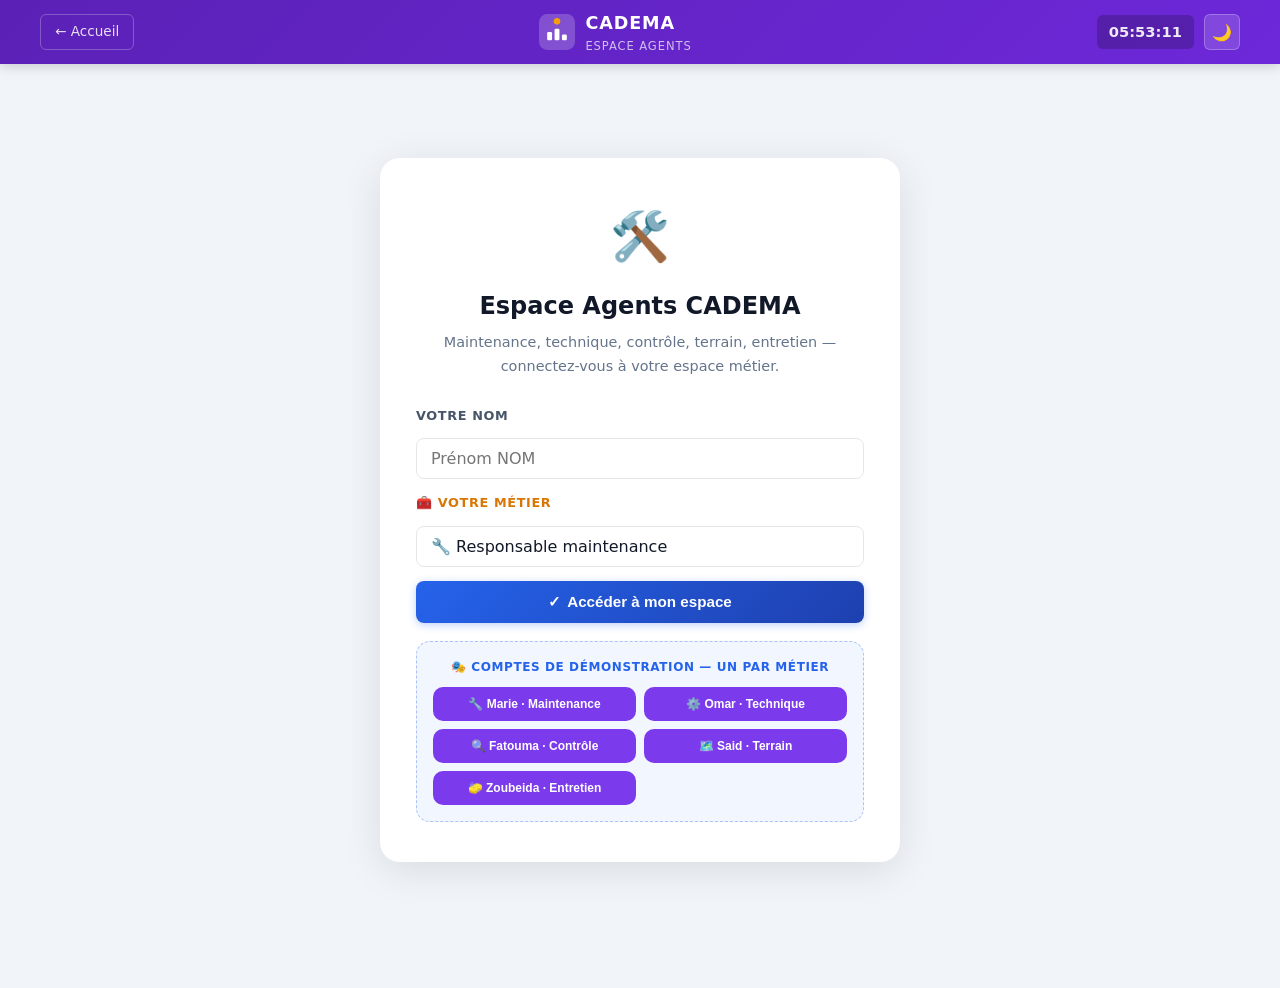
==== agent.html @ 6930c19e "Espace Agents dédié : tâches synchronisées et communication d'équipe Nouvelle page agent.html (thème" ====
<!DOCTYPE html>
<html lang="fr" data-theme="light">
<head>
  <meta charset="UTF-8">
  <meta name="viewport" content="width=device-width, initial-scale=1.0">
  <title>CADEMA — Espace Agents</title>
  <link rel="stylesheet" href="cadema.css">
  <link rel="stylesheet" href="portails.css">
</head>
<body class="portal-body-wrap">

<!-- HEADER AGENTS -->
<header class="portal-header agent-header">
  <div class="portal-header-inner">
    <a href="index.html" class="portal-back">← Accueil</a>
    <div class="portal-logo">
      <svg width="36" height="36" viewBox="0 0 44 44" fill="none">
        <rect width="44" height="44" rx="10" fill="rgba(255,255,255,0.2)"/>
        <rect x="10" y="22" width="6" height="10" rx="1.5" fill="#fff"/>
        <rect x="19" y="18" width="6" height="14" rx="1.5" fill="#fff"/>
        <rect x="28" y="25" width="6" height="7" rx="1.5" fill="#fff"/>
        <circle cx="22" cy="9" r="4" fill="#f59e0b"/>
      </svg>
      <div>
        <div class="portal-logo-name">CADEMA</div>
        <div class="portal-logo-sub">Espace Agents</div>
      </div>
    </div>
    <div style="display:flex;align-items:center;gap:10px">
      <div class="pro-shift-chip hidden" id="agent-shift-chip">
        <span class="pro-shift-line" id="agent-shift-role">—</span>
        <span class="pro-shift-name" id="agent-shift-name">—</span>
        <button class="pro-shift-end" onclick="logoutAgent()" title="Fin de poste">⏻</button>
      </div>
      <div class="portal-clock" id="agent-clock">--:--:--</div>
      <button class="dark-toggle" onclick="toggleDark()" id="ag-dark-btn" title="Mode sombre">🌙</button>
    </div>
  </div>
</header>

<main class="portal-main">

  <!-- IDENTIFICATION AGENT -->
  <section class="driver-id-section" id="agent-login-section">
    <div class="driver-id-card">
      <div class="driver-id-icon">🛠️</div>
      <h2>Espace Agents CADEMA</h2>
      <p>Maintenance, technique, contrôle, terrain, entretien — connectez-vous à votre espace métier.</p>
      <form class="driver-id-form" onsubmit="loginAgent(event)">
        <div class="form-group">
          <label>Votre nom</label>
          <input type="text" id="ag-nom" placeholder="Prénom NOM" required autocomplete="name">
        </div>
        <div class="form-group">
          <label class="label-highlight">🧰 Votre métier</label>
          <select id="ag-role" required>
            <option value="Responsable maintenance">🔧 Responsable maintenance</option>
            <option value="Agent technique">⚙️ Agent technique</option>
            <option value="Contrôleur réseau">🔍 Contrôleur réseau</option>
            <option value="Chauffeur / Agent terrain">🗺️ Agent terrain</option>
            <option value="Agente d'entretien">🧽 Agent d'entretien</option>
          </select>
        </div>
        <button type="submit" class="btn-portal btn-driver-primary"><span>✓</span> Accéder à mon espace</button>
      </form>

      <!-- Comptes démo : un par métier -->
      <div class="demo-box">
        <div class="demo-box-head">🎭 Comptes de démonstration — un par métier</div>
        <div class="agent-demo-grid">
          <button type="button" class="agent-demo-btn" onclick="loginAgentDemo('Marie Abdallah','Responsable maintenance')">🔧 Marie · Maintenance</button>
          <button type="button" class="agent-demo-btn" onclick="loginAgentDemo('Omar Soilihi','Agent technique')">⚙️ Omar · Technique</button>
          <button type="button" class="agent-demo-btn" onclick="loginAgentDemo('Fatouma Nassuf','Contrôleur réseau')">🔍 Fatouma · Contrôle</button>
          <button type="button" class="agent-demo-btn" onclick="loginAgentDemo('Said Hamidou','Chauffeur / Agent terrain')">🗺️ Said · Terrain</button>
          <button type="button" class="agent-demo-btn" onclick="loginAgentDemo('Zoubeida Ali','Agente d\'entretien')">🧽 Zoubeida · Entretien</button>
        </div>
      </div>
    </div>
  </section>

  <!-- DASHBOARD AGENT -->
  <div id="agent-dashboard" class="driver-dashboard hidden">

    <!-- Profil actif -->
    <div class="driver-profile-bar">
      <div class="driver-profile-info">
        <div class="driver-avatar" id="ag-avatar">AG</div>
        <div>
          <strong id="ag-nom-display">—</strong>
          <span id="ag-role-display">—</span>
        </div>
      </div>
      <div class="driver-shift">
        <span class="shift-badge">⬤ En poste</span>
        <button class="btn-portal btn-sm btn-outline" onclick="logoutAgent()">Fin de poste</button>
      </div>
    </div>

    <!-- Mes tâches (synchronisées avec le portail pro) -->
    <section class="report-form-section">
      <h3 class="section-label">📋 Mes tâches <span class="cand-badge" id="my-task-count" style="background:#7c3aed">0</span></h3>
      <div id="my-tasks-list" class="my-tasks-list"></div>
    </section>

    <!-- Missions types de mon métier -->
    <section class="quick-report-section">
      <h3 class="section-label" id="role-actions-title">⚡ Missions types</h3>
      <div class="task-sug-list" id="role-actions"></div>
      <p class="stop-alert-hint" style="text-align:left;margin-top:8px">Touchez une mission pour la signaler comme réalisée à l'équipe.</p>
    </section>

    <!-- Communication équipe -->
    <section class="messages-section">
      <h3 class="section-label">💬 Communication équipe & régulation</h3>
      <form class="driver-reply-form" onsubmit="sendAgentMessage(event)">
        <input type="text" id="am-text" placeholder="Transmettre une info à l'équipe / régulation…" required maxlength="300">
        <button type="submit" class="btn-portal btn-driver-primary">📤 Envoyer</button>
      </form>
      <div class="messages-list" id="agent-messages"></div>
    </section>

  </div>
</main>

<!-- Toast -->
<div class="toast-container" id="toast-container"></div>

<script>
'use strict';

// Horloge & thème
setInterval(() => {
  const el = document.getElementById('agent-clock');
  if (el) el.textContent = new Date().toLocaleTimeString('fr-FR');
}, 1000);
function toggleDark() {
  const html = document.documentElement;
  const dark = html.getAttribute('data-theme') === 'dark';
  html.setAttribute('data-theme', dark ? 'light' : 'dark');
  document.getElementById('ag-dark-btn').textContent = dark ? '🌙' : '☀️';
}

let agentInfo = null;

const ROLE_EMOJI = {
  'Responsable maintenance':'🔧', 'Agent technique':'⚙️', 'Contrôleur réseau':'🔍',
  'Chauffeur / Agent terrain':'🗺️', "Agente d'entretien":'🧽'
};

// Missions types par métier (miroir des suggestions du portail pro)
const ROLE_ACTIONS = {
  'Responsable maintenance': ['Vérification freins et pneumatiques','Révision moteur','Contrôle climatisation','Validation devis pièces','Audit sécurité atelier'],
  'Agent technique':         ['Réparation panne signalée','Remplacement feux défectueux','Diagnostic électronique','Test rampes PMR','Vidange et niveaux'],
  'Contrôleur réseau':       ['Contrôle des titres','Vérification ponctualité','Audit PMR des arrêts','Comptage heure de pointe','Rapport fraude'],
  'Chauffeur / Agent terrain': ['Reconnaissance déviation','État des arrêts du secteur','État chaussée après pluies','Affichage nouveaux horaires'],
  "Agente d'entretien":      ['Désinfection complète bus','Entretien abribus','Réapprovisionnement hygiène','Nettoyage sièges et barres']
};

// ── Connexion ──
function loginAgent(e) {
  if (e) e.preventDefault();
  agentInfo = {
    nom:  document.getElementById('ag-nom').value.trim(),
    role: document.getElementById('ag-role').value
  };
  document.getElementById('agent-login-section').classList.add('hidden');
  document.getElementById('agent-dashboard').classList.remove('hidden');
  document.getElementById('ag-avatar').textContent = agentInfo.nom.slice(0,2).toUpperCase();
  document.getElementById('ag-nom-display').textContent = agentInfo.nom;
  document.getElementById('ag-role-display').textContent = `${ROLE_EMOJI[agentInfo.role] || ''} ${agentInfo.role}`;
  const chip = document.getElementById('agent-shift-chip');
  chip.classList.remove('hidden');
  document.getElementById('agent-shift-role').textContent = ROLE_EMOJI[agentInfo.role] || '🛠️';
  document.getElementById('agent-shift-name').textContent = agentInfo.nom;
  renderMyTasks();
  renderRoleActions();
  renderAgentMessages();
  toast(`Bon poste, ${agentInfo.nom.split(' ')[0]} ! (${agentInfo.role})`, 'success');
}

function loginAgentDemo(nom, role) {
  document.getElementById('ag-nom').value = nom;
  document.getElementById('ag-role').value = role;
  loginAgent();
}

function logoutAgent() {
  if (!confirm('Confirmer la fin de poste ?')) return;
  agentInfo = null;
  document.getElementById('agent-dashboard').classList.add('hidden');
  document.getElementById('agent-shift-chip').classList.add('hidden');
  document.getElementById('agent-login-section').classList.remove('hidden');
  toast('Fin de poste enregistrée. Bonne journée !', 'info');
}

// ── Mes tâches (synchro portail pro via cadema_tasks) ──
function getTasks() {
  try { return JSON.parse(localStorage.getItem('cadema_tasks') || '[]'); }
  catch { return []; }
}
function saveTasks(t) { localStorage.setItem('cadema_tasks', JSON.stringify(t)); }

function renderMyTasks() {
  const el = document.getElementById('my-tasks-list');
  if (!el || !agentInfo) return;
  const mine = getTasks().filter(t => t.agent === agentInfo.nom);
  const active = mine.filter(t => t.status !== 'done');
  document.getElementById('my-task-count').textContent = active.length;

  if (!mine.length) {
    el.innerHTML = '<div class="no-reports">Aucune tâche assignée pour l\'instant.<br><small>Les tâches créées par la régulation sur le portail pro apparaissent ici.</small></div>';
    return;
  }
  const prioDot = { high:'🔴', medium:'🟡', low:'🟢' };
  const stBadge = {
    todo:      '<span class="sig-status-badge open">📥 À faire</span>',
    inprogress:'<span class="sig-status-badge" style="background:#fef3c7;color:#b45309">⚙️ En cours</span>',
    done:      '<span class="sig-status-badge resolved">✅ Terminé</span>'
  };
  el.innerHTML = mine.map(t => `
    <div class="report-card ${t.status === 'done' ? 'sig-resolved' : ''}">
      <div class="report-card-header">
        <strong>${prioDot[t.priorite] || ''} ${t.titre}</strong>
        ${stBadge[t.status] || ''}
        ${t.echeance ? `<span class="report-time">📅 ${new Date(t.echeance).toLocaleDateString('fr-FR')}</span>` : ''}
      </div>
      ${t.desc ? `<div class="report-desc">${t.desc}</div>` : ''}
      <div class="report-actions" style="margin-top:10px">
        ${t.status === 'todo' ? `<button class="btn-portal btn-sm btn-outline" onclick="setMyTaskStatus(${t.id},'inprogress')">▶ Commencer</button>` : ''}
        ${t.status !== 'done' ? `<button class="btn-portal btn-sm btn-outline" style="color:#059669;border-color:#059669" onclick="setMyTaskStatus(${t.id},'done')">✓ Terminer</button>` : ''}
      </div>
    </div>`).join('');
}

function setMyTaskStatus(id, status) {
  const all = getTasks();
  const t = all.find(x => x.id === id);
  if (!t) return;
  t.status = status;
  saveTasks(all);
  renderMyTasks();
  // Prévient l'équipe quand une tâche est terminée
  if (status === 'done') {
    pushMessage(`✅ Tâche terminée : « ${t.titre} »`, 'ok');
    toast('Tâche terminée — équipe informée.', 'success');
  } else {
    toast('Tâche démarrée.', 'info');
  }
}

// ── Missions types ──
function renderRoleActions() {
  document.getElementById('role-actions-title').textContent =
    `⚡ Missions types — ${agentInfo.role}`;
  const acts = ROLE_ACTIONS[agentInfo.role] || [];
  document.getElementById('role-actions').innerHTML = acts.map(a => `
    <button type="button" class="task-sug-chip" onclick="reportMission('${a.replace(/'/g,"\\'")}')">${a}</button>`).join('');
}
function reportMission(mission) {
  pushMessage(`🛠️ Mission réalisée : ${mission}`, 'ok');
  toast('Mission signalée à l\'équipe.', 'success');
}

// ── Communication équipe (stockage partagé cadema_messages) ──
function getMessages() {
  try { return JSON.parse(localStorage.getItem('cadema_messages') || '[]'); }
  catch { return []; }
}
function pushMessage(text, type) {
  const msgs = getMessages();
  msgs.unshift({
    id: 'MSG-' + Date.now(),
    from: 'agent',
    auteur: `${agentInfo.nom} · ${agentInfo.role}`,
    ligne: 'TEAM',
    type: type || 'info',
    text,
    time: new Date().toLocaleTimeString('fr-FR', { hour:'2-digit', minute:'2-digit' }),
    date: new Date().toLocaleDateString('fr-FR')
  });
  localStorage.setItem('cadema_messages', JSON.stringify(msgs));
  renderAgentMessages();
}

function sendAgentMessage(e) {
  e.preventDefault();
  pushMessage(document.getElementById('am-text').value.trim());
  e.target.reset();
  toast('Message transmis à l\'équipe et à la régulation.', 'success');
}

// Messages visibles par un agent : diffusion générale, équipe, et messages d'agents
function renderAgentMessages() {
  const el = document.getElementById('agent-messages');
  if (!el || !agentInfo) return;
  const visible = getMessages().filter(m =>
    m.ligne === 'ALL' || m.ligne === 'TEAM' || m.from === 'agent'
  );
  const cls = { info:'msg-info', warning:'msg-warning', ok:'msg-ok' };
  const ico = { info:'ℹ️', warning:'⚠️', ok:'✅' };
  const isMe = (m) => m.from === 'agent' && m.auteur.startsWith(agentInfo.nom);
  el.innerHTML = visible.map(m => `
    <div class="message-item ${isMe(m) ? 'msg-self' : (cls[m.type] || 'msg-info')}">
      <div class="msg-icon">${m.from === 'pro' ? '🎛️' : m.from === 'chauffeur' ? '🚌' : isMe(m) ? '🛠️' : '👥'}</div>
      <div>
        <div class="msg-text">${m.text}</div>
        <div class="msg-time">${m.date} à ${m.time} · ${isMe(m) ? 'Moi' : m.auteur}</div>
      </div>
    </div>`).join('') || '<div class="no-reports">Aucun message pour l\'instant.</div>';
}

// ── Temps réel entre onglets ──
window.addEventListener('storage', (e) => {
  if (!agentInfo) return;
  if (e.key === 'cadema_messages') {
    renderAgentMessages();
    const last = getMessages()[0];
    if (last && !last.auteur.startsWith(agentInfo.nom) && (last.ligne === 'ALL' || last.ligne === 'TEAM')) {
      toast(`💬 ${last.auteur} : ${last.text.slice(0, 90)}`, last.type === 'warning' ? 'warning' : 'info');
      if ('vibrate' in navigator) navigator.vibrate([200, 100, 200]);
    }
  }
  if (e.key === 'cadema_tasks') {
    renderMyTasks();
    toast('📋 Vos tâches ont été mises à jour par la régulation.', 'info');
  }
});

// ── Toast ──
function toast(msg, type='success') {
  const icons = { success:'✅', error:'❌', warning:'⚠️', info:'ℹ️' };
  const el = document.createElement('div');
  el.className = `toast ${type}`;
  el.innerHTML = `<span class="toast-icon">${icons[type]||'ℹ️'}</span><span>${msg}</span>`;
  document.getElementById('toast-container').appendChild(el);
  setTimeout(() => { el.classList.add('toast-out'); el.addEventListener('animationend', ()=>el.remove()); }, 3500);
}
</script>
</body>
</html>
---- cadema.css ----
/* ═══════════════════════════════════════════════════
   CADEMA — Design System Premium
   Palette : Océan Mayotte — Navy profond + Or chaud
═══════════════════════════════════════════════════ */

*, *::before, *::after { box-sizing: border-box; margin: 0; padding: 0; }

:root {
  /* ── Brand Navy / Bleu Océan ── */
  --navy:        #061a35;
  --blue:        #0d3b8a;
  --blue-mid:    #1a56c4;
  --blue-bright: #2d7ae8;
  --blue-light:  #dbeafe;
  --blue-xlight: #eff6ff;

  /* ── Accent Or (Mayotte sunset) ── */
  --gold:        #f59e0b;
  --gold-dark:   #b45309;
  --gold-light:  #fef3c7;

  /* ── Teal (lagon) ── */
  --teal:        #0891b2;
  --teal-dark:   #0e7490;
  --teal-light:  #e0f7fa;

  /* ── Semantic ── */
  --green:       #059669;
  --green-light: #d1fae5;
  --orange:      #ea580c;
  --orange-light:#ffedd5;
  --red:         #dc2626;
  --red-light:   #fee2e2;
  --purple:      #7c3aed;
  --purple-light:#ede9fe;

  /* ── Neutrals ── */
  --white:       #ffffff;
  --gray-50:     #f8fafc;
  --gray-100:    #f1f5f9;
  --gray-200:    #e2e8f0;
  --gray-300:    #cbd5e1;
  --gray-400:    #94a3b8;
  --gray-500:    #64748b;
  --gray-600:    #475569;
  --gray-700:    #334155;
  --gray-800:    #1e293b;
  --gray-900:    #0f172a;

  /* ── Elevation ── */
  --shadow-sm:   0 1px 3px rgba(6,26,53,.06), 0 1px 2px rgba(6,26,53,.04);
  --shadow-md:   0 4px 16px rgba(6,26,53,.12), 0 2px 6px rgba(6,26,53,.06);
  --shadow-lg:   0 12px 40px rgba(6,26,53,.16), 0 4px 10px rgba(6,26,53,.08);
  --shadow-xl:   0 24px 64px rgba(6,26,53,.22);
  --shadow-blue: 0 8px 32px rgba(13,59,138,.35);
  --shadow-gold: 0 8px 24px rgba(245,158,11,.3);

  /* ── Radii ── */
  --r-sm: 8px; --r-md: 12px; --r-lg: 16px; --r-xl: 24px;

  /* ── Timing ── */
  --ease: cubic-bezier(.4,0,.2,1);
  --ease-out: cubic-bezier(0,0,.2,1);
  --spring: cubic-bezier(.34,1.56,.64,1);

  /* ── Layout ── */
  --max-w: 1280px;
  --header-h: 72px;
}

/* ── Dark mode ── */
[data-theme="dark"] {
  --white:       #061326;
  --gray-50:     #0d1f3c;
  --gray-100:    #132545;
  --gray-200:    #1e3560;
  --gray-300:    #2d4a7a;
  --gray-400:    #4a6fa5;
  --gray-500:    #7a9cc5;
  --gray-600:    #a8c5e0;
  --gray-700:    #ccddf0;
  --gray-800:    #e8f2fb;
  --gray-900:    #f5f9ff;
  --blue-light:  #0d2a56;
  --blue-xlight: #09203f;
  --green-light: #0a2e1f;
  --orange-light:#2d1500;
  --red-light:   #2d0a0a;
  --teal-light:  #062030;
  --shadow-sm:   0 1px 3px rgba(0,0,0,.4);
  --shadow-md:   0 4px 16px rgba(0,0,0,.5);
  --shadow-lg:   0 12px 40px rgba(0,0,0,.6);
}

html { scroll-behavior: smooth; }

body {
  font-family: 'Inter', -apple-system, BlinkMacSystemFont, 'Segoe UI', sans-serif;
  font-size: 15px;
  color: var(--gray-900);
  background: var(--white);
  line-height: 1.6;
  transition: background .3s var(--ease), color .3s var(--ease);
}

a { text-decoration: none; color: inherit; cursor: pointer; }

/* ═══════════════════════════════════════════════════
   HEADER — Glassmorphism premium
═══════════════════════════════════════════════════ */
.header {
  position: fixed; top: 0; left: 0; right: 0; z-index: 500;
  height: var(--header-h);
  background: linear-gradient(135deg, var(--navy) 0%, var(--blue) 100%);
  border-bottom: 1px solid rgba(255,255,255,.08);
  transition: all .3s var(--ease);
}

.header.scrolled {
  background: rgba(6,26,53,.95);
  backdrop-filter: blur(20px);
  -webkit-backdrop-filter: blur(20px);
  box-shadow: 0 4px 30px rgba(6,26,53,.5);
}

.header-inner {
  max-width: var(--max-w);
  margin: 0 auto;
  padding: 0 32px;
  height: 100%;
  display: flex; align-items: center; gap: 32px;
}

/* Logo */
.logo { display: flex; align-items: center; gap: 12px; flex-shrink: 0; }
.logo-name { display: block; font-size: 22px; font-weight: 900; color: #fff; letter-spacing: -.2px; }
.logo-sub  { display: block; font-size: 9.5px; color: rgba(255,255,255,.5); text-transform: uppercase; letter-spacing: 1.8px; }

/* Nav */
.main-nav { display: flex; align-items: center; gap: 2px; flex: 1; }

.nav-link {
  display: flex; align-items: center; gap: 5px;
  padding: 8px 16px;
  border-radius: var(--r-sm);
  color: rgba(255,255,255,.8);
  font-size: 14px; font-weight: 600;
  transition: all .2s var(--ease);
  white-space: nowrap;
  position: relative;
}
.nav-link::after {
  content: ''; position: absolute; bottom: 3px; left: 16px; right: 16px;
  height: 2px; background: var(--gold); border-radius: 1px;
  transform: scaleX(0); transition: transform .2s var(--spring);
}
.nav-link:hover { background: rgba(255,255,255,.1); color: #fff; }
.nav-link.active { background: rgba(255,255,255,.14); color: #fff; }
.nav-link.active::after { transform: scaleX(1); }
.caret { font-size: 10px; opacity: .6; }

.nav-badge {
  background: var(--gold); color: #fff;
  font-size: 10px; font-weight: 900;
  padding: 2px 7px; border-radius: 99px;
  min-width: 20px; text-align: center;
  animation: pulse-badge 2s infinite;
  box-shadow: 0 0 10px rgba(245,158,11,.5);
}
@keyframes pulse-badge {
  0%,100% { transform: scale(1); }
  50%      { transform: scale(1.2); }
}

.nav-dropdown { position: relative; }
.dropdown-menu {
  display: none; position: absolute; top: calc(100% + 12px); left: 0;
  background: var(--white); border: 1px solid var(--gray-200);
  border-radius: var(--r-lg); box-shadow: var(--shadow-xl);
  min-width: 230px; overflow: hidden; z-index: 600;
  animation: fadeDown .18s var(--ease-out);
}
@keyframes fadeDown {
  from { opacity: 0; transform: translateY(-10px); }
  to   { opacity: 1; transform: translateY(0); }
}
.nav-dropdown:hover .dropdown-menu { display: block; }
.dropdown-menu a {
  display: flex; align-items: center; gap: 10px;
  padding: 13px 20px; font-size: 14px; color: var(--gray-700);
  transition: all .12s;
  border-bottom: 1px solid var(--gray-100);
}
.dropdown-menu a:last-child { border-bottom: none; }
.dropdown-menu a:hover { background: var(--blue-xlight); color: var(--blue); }

.header-actions { display: flex; align-items: center; gap: 10px; margin-left: auto; }

.live-clock {
  font-size: 13px; font-weight: 700; color: rgba(255,255,255,.7);
  font-variant-numeric: tabular-nums; letter-spacing: .8px;
  background: rgba(255,255,255,.08); padding: 5px 10px; border-radius: 6px;
}

.dark-toggle {
  width: 36px; height: 36px; border-radius: 50%;
  background: rgba(255,255,255,.1); border: 1px solid rgba(255,255,255,.18);
  color: #fff; cursor: pointer; font-size: 16px;
  display: flex; align-items: center; justify-content: center;
  transition: all .15s;
}
.dark-toggle:hover { background: rgba(255,255,255,.2); transform: rotate(20deg); }

.agent-chip {
  display: flex; align-items: center; gap: 8px;
  background: rgba(255,255,255,.1); border: 1px solid rgba(255,255,255,.18);
  border-radius: 99px; padding: 5px 14px 5px 5px;
  color: #fff; font-size: 13px; font-weight: 600; cursor: pointer;
  transition: all .15s;
}
.agent-chip:hover { background: rgba(255,255,255,.2); }

.agent-avatar-sm {
  width: 28px; height: 28px; border-radius: 50%;
  background: linear-gradient(135deg, var(--gold) 0%, var(--gold-dark) 100%);
  display: flex; align-items: center; justify-content: center;
  font-size: 10px; font-weight: 900; color: #fff;
}

.burger {
  display: flex; flex-direction: column; gap: 5px;
  background: none; border: none; cursor: pointer; padding: 8px 6px;
  border-radius: 8px; transition: background .2s;
}
.burger:hover { background: rgba(255,255,255,.1); }
.burger span {
  display: block; width: 22px; height: 2px;
  background: rgba(255,255,255,.9); border-radius: 2px;
  transition: transform .25s, opacity .25s;
}
.burger.open span:nth-child(1) { transform: translateY(7px) rotate(45deg); }
.burger.open span:nth-child(2) { opacity: 0; }
.burger.open span:nth-child(3) { transform: translateY(-7px) rotate(-45deg); }

/* ═══════════════════════════════════════════════════
   SIDE DRAWER
═══════════════════════════════════════════════════ */
.drawer-overlay {
  display: none; position: fixed; inset: 0;
  background: rgba(6,26,53,.55); backdrop-filter: blur(3px);
  z-index: 600; opacity: 0; transition: opacity .3s;
}
.drawer-overlay.open { display: block; opacity: 1; }

.side-drawer {
  position: fixed; top: 0; right: -340px; bottom: 0;
  width: 320px; max-width: 90vw;
  background: var(--navy);
  border-left: 1px solid rgba(255,255,255,.08);
  z-index: 700; display: flex; flex-direction: column;
  transition: right .32s cubic-bezier(.4,0,.2,1);
  overflow: hidden;
}
.side-drawer.open { right: 0; }

/* En-tête */
.drawer-header {
  display: flex; align-items: center; justify-content: space-between;
  padding: 18px 20px 14px;
  border-bottom: 1px solid rgba(255,255,255,.08);
  flex-shrink: 0;
}
.drawer-logo { display: flex; align-items: center; gap: 10px; }
.drawer-logo-name { font-size: 16px; font-weight: 800; color: #fff; letter-spacing: .5px; }
.drawer-logo-sub { font-size: 10px; color: rgba(255,255,255,.5); font-weight: 500; letter-spacing: .3px; }
.drawer-close {
  background: rgba(255,255,255,.08); border: none; color: rgba(255,255,255,.7);
  width: 32px; height: 32px; border-radius: 8px; cursor: pointer;
  font-size: 14px; display: flex; align-items: center; justify-content: center;
  transition: background .2s, color .2s;
}
.drawer-close:hover { background: rgba(255,255,255,.18); color: #fff; }

/* Barre statut */
.drawer-status-bar {
  display: flex; align-items: center; gap: 8px;
  padding: 10px 20px; background: rgba(255,255,255,.04);
  border-bottom: 1px solid rgba(255,255,255,.06); flex-shrink: 0;
  font-size: 12px; color: rgba(255,255,255,.7);
}
.drawer-status-dot {
  width: 8px; height: 8px; border-radius: 50%;
  background: #22c55e; flex-shrink: 0;
  box-shadow: 0 0 0 3px rgba(34,197,94,.25);
  animation: pulse-green 2s infinite;
}
@keyframes pulse-green {
  0%,100% { box-shadow: 0 0 0 3px rgba(34,197,94,.25); }
  50%      { box-shadow: 0 0 0 6px rgba(34,197,94,.08); }
}
.drawer-status-badge {
  margin-left: auto; background: rgba(245,158,11,.2);
  color: var(--gold); font-size: 11px; font-weight: 700;
  padding: 2px 8px; border-radius: 20px;
}

/* Navigation */
.drawer-nav { padding: 8px 12px; flex-shrink: 0; }
.drawer-section-label {
  font-size: 10px; font-weight: 700; letter-spacing: 1.2px;
  color: rgba(255,255,255,.35); text-transform: uppercase;
  padding: 6px 8px 4px;
}
.drawer-item {
  display: flex; align-items: center; gap: 12px;
  padding: 11px 12px; border-radius: 10px;
  cursor: pointer; text-decoration: none;
  transition: background .18s; position: relative;
  margin-bottom: 2px;
}
.drawer-item:hover { background: rgba(255,255,255,.08); }
.drawer-item.active { background: rgba(245,158,11,.12); }
.drawer-item.active .drawer-item-label { color: var(--gold); }
.drawer-item-icon { font-size: 18px; width: 24px; text-align: center; flex-shrink: 0; }
.drawer-item-label { font-size: 14px; font-weight: 600; color: rgba(255,255,255,.88); flex: 1; }
.drawer-item-sub { font-size: 11px; color: rgba(255,255,255,.38); font-weight: 400; }
.drawer-item-badge {
  background: #ef4444; color: #fff;
  font-size: 11px; font-weight: 800;
  min-width: 20px; height: 20px;
  border-radius: 10px; display: flex; align-items: center; justify-content: center;
  padding: 0 5px;
}
.drawer-item-action .drawer-item-label { color: rgba(255,255,255,.65); }
.drawer-item-action:hover .drawer-item-label { color: #fff; }

.drawer-divider {
  height: 1px; background: rgba(255,255,255,.07);
  margin: 4px 20px;
}

/* Pied */
.drawer-footer {
  padding: 12px 16px 20px;
  border-top: 1px solid rgba(255,255,255,.08);
  flex-shrink: 0;
}
.drawer-footer-row {
  display: flex; align-items: center; justify-content: space-between;
  margin-bottom: 10px;
}
.drawer-footer-clock {
  font-size: 13px; font-weight: 700; color: rgba(255,255,255,.6);
  font-variant-numeric: tabular-nums; letter-spacing: .5px;
}
.drawer-dark-btn {
  background: rgba(255,255,255,.07); border: 1px solid rgba(255,255,255,.12);
  color: rgba(255,255,255,.7); font-size: 12px; font-weight: 600;
  padding: 6px 12px; border-radius: 8px; cursor: pointer;
  transition: background .2s; display: flex; align-items: center; gap: 6px;
}
.drawer-dark-btn:hover { background: rgba(255,255,255,.14); color: #fff; }
.drawer-user-card {
  display: flex; align-items: center; gap: 12px;
  padding: 12px; border-radius: 12px;
  background: rgba(255,255,255,.06); cursor: pointer;
  transition: background .2s; margin-bottom: 8px;
}
.drawer-user-card:hover { background: rgba(255,255,255,.12); }
.drawer-user-avatar {
  width: 40px; height: 40px; border-radius: 12px;
  background: linear-gradient(135deg, var(--gold), #e67e00);
  display: flex; align-items: center; justify-content: center;
  font-size: 14px; font-weight: 800; color: #fff; flex-shrink: 0;
}
.drawer-user-name { font-size: 13px; font-weight: 700; color: #fff; }
.drawer-user-role { font-size: 11px; color: rgba(255,255,255,.45); margin-top: 1px; }
.drawer-user-arrow { color: rgba(255,255,255,.3); font-size: 20px; margin-left: auto; }
.drawer-version { font-size: 10px; color: rgba(255,255,255,.22); text-align: center; }
.burger.open span:nth-child(1) { transform: translateY(7px) rotate(45deg); }
.burger.open span:nth-child(2) { opacity: 0; }
.burger.open span:nth-child(3) { transform: translateY(-7px) rotate(-45deg); }

/* ═══════════════════════════════════════════════════
   PAGES
═══════════════════════════════════════════════════ */
.page-wrapper { padding-top: var(--header-h); }
.page { display: none; animation: pageIn .35s var(--ease-out); }
.page.active { display: block; }
@keyframes pageIn {
  from { opacity: 0; transform: translateY(14px); }
  to   { opacity: 1; transform: translateY(0); }
}

/* ═══════════════════════════════════════════════════
   HERO — Image bus en vedette
═══════════════════════════════════════════════════ */
.hero {
  position: relative;
  min-height: 620px;
  display: flex; align-items: center;
  overflow: hidden;
  background: var(--navy);
}

/* ── L'image du bus — visible et mise en avant ── */
.hero::before {
  content: '';
  position: absolute; inset: 0;
  background: url('navette-cadema.jpg') center 50% / cover no-repeat;
  opacity: 1;
  filter: saturate(1.15) brightness(.55) contrast(1.05);
  transform: scale(1.02);
  z-index: 0;
  transition: transform 10s ease;
}
.hero:hover::before { transform: scale(1.055); }

/* ── Masque : côté gauche opaque pour le texte, droit laisse voir le bus ── */
.hero-gradient {
  position: absolute; inset: 0;
  background:
    linear-gradient(
      105deg,
      rgba(6,26,53,.98)  0%,
      rgba(6,26,53,.93) 30%,
      rgba(6,26,53,.70) 50%,
      rgba(6,26,53,.25) 68%,
      rgba(6,26,53,.05) 85%,
      transparent       100%
    );
  z-index: 1;
}

/* ── Bandeau doré en bas — ancrage ── */
.hero::after {
  content: '';
  position: absolute; bottom: 0; left: 0; right: 0;
  height: 4px;
  background: linear-gradient(90deg, var(--gold) 0%, #fbbf24 50%, var(--teal) 100%);
  z-index: 3;
}

.hero-dots {
  position: absolute; inset: 0; z-index: 2;
  background-image: radial-gradient(circle, rgba(255,255,255,.04) 1px, transparent 1px);
  background-size: 36px 36px;
}

.hero-content {
  position: relative; z-index: 3;
  max-width: var(--max-w);
  margin: 0 auto;
  padding: 80px 32px;
  width: 100%;
  display: grid; grid-template-columns: 1fr 400px; gap: 56px; align-items: center;
}

.hero-eyebrow {
  display: inline-flex; align-items: center; gap: 8px;
  background: rgba(245,158,11,.15); border: 1px solid rgba(245,158,11,.35);
  border-radius: 99px; padding: 5px 16px;
  font-size: 11px; font-weight: 800; text-transform: uppercase; letter-spacing: 1.8px;
  color: var(--gold); margin-bottom: 22px;
}

.hero-title {
  font-size: clamp(30px, 4.5vw, 56px);
  font-weight: 900; line-height: 1.08;
  color: #fff; margin-bottom: 18px;
  letter-spacing: -.8px;
}
.hero-title span {
  color: var(--gold);
  text-shadow: 0 0 40px rgba(245,158,11,.4);
}

.hero-sub {
  font-size: 17px; color: rgba(255,255,255,.72);
  max-width: 500px; margin-bottom: 36px; line-height: 1.7;
}

/* Hero search */
.search-box {
  display: flex; align-items: center;
  background: rgba(255,255,255,.97);
  border-radius: var(--r-lg); overflow: visible;
  max-width: 520px;
  box-shadow: 0 8px 40px rgba(6,26,53,.5), 0 0 0 1px rgba(255,255,255,.2);
  position: relative;
}

.search-icon { width: 20px; height: 20px; margin: 0 16px; color: var(--gray-400); flex-shrink: 0; }

.search-box input {
  flex: 1; border: none; outline: none;
  font-size: 15px; padding: 16px 0;
  color: var(--gray-900); background: transparent; font-family: inherit;
}
.search-box input::placeholder { color: var(--gray-400); }

.search-box button {
  background: linear-gradient(135deg, var(--blue-mid) 0%, var(--blue) 100%);
  color: #fff; border: none; padding: 0 24px; height: 54px;
  font-size: 14px; font-weight: 800; cursor: pointer;
  border-radius: 0 var(--r-lg) var(--r-lg) 0;
  transition: all .15s;
  flex-shrink: 0; letter-spacing: .3px;
}
.search-box button:hover { filter: brightness(1.15); box-shadow: var(--shadow-blue); }

.search-suggestions {
  position: absolute; top: calc(100% + 8px); left: 0; right: 0;
  background: var(--white); border: 1px solid var(--gray-200);
  border-radius: var(--r-lg); box-shadow: var(--shadow-xl);
  overflow: hidden; z-index: 100; display: none;
}
.search-suggestions.open { display: block; animation: fadeDown .15s var(--ease-out); }
.suggestion-item {
  display: flex; align-items: center; gap: 12px;
  padding: 13px 18px; font-size: 14px; color: var(--gray-700);
  cursor: pointer; transition: background .1s;
}
.suggestion-item:hover { background: var(--blue-xlight); color: var(--blue); }
.suggestion-badge {
  font-size: 11px; font-weight: 800; padding: 2px 9px;
  border-radius: 99px; background: var(--blue-light); color: var(--blue);
}

/* ══════════════════════════════════════════════════
   PLANIFICATEUR D'ITINÉRAIRE
══════════════════════════════════════════════════ */
.itinerary-box {
  background: rgba(255,255,255,.97);
  border-radius: var(--r-xl);
  padding: 18px;
  max-width: 500px;
  box-shadow: 0 12px 48px rgba(6,26,53,.55), 0 0 0 1px rgba(255,255,255,.25);
  display: flex; flex-direction: column; gap: 6px;
}

/* Champ avec dropdown */
.itin-field-wrap { position: relative; }

.itin-field {
  display: flex; align-items: center; gap: 10px;
  background: var(--gray-50); border: 1.5px solid var(--gray-200);
  border-radius: var(--r-md); padding: 12px 14px;
  transition: border-color .15s, box-shadow .15s, background .15s;
}
.itin-field:focus-within {
  border-color: var(--blue-mid);
  box-shadow: 0 0 0 3px rgba(26,86,196,.14);
  background: #fff;
}
.itin-field input {
  flex: 1; border: none; outline: none; background: transparent;
  font-size: 14px; font-weight: 500; color: var(--gray-900);
  font-family: 'Inter', sans-serif;
}
.itin-field input::placeholder { color: var(--gray-400); font-weight: 400; }

.itin-dot { width: 11px; height: 11px; border-radius: 50%; flex-shrink: 0; }
.itin-dot-from { background: var(--blue-mid); box-shadow: 0 0 0 3px rgba(26,86,196,.22); }
.itin-dot-to   { background: var(--gold);     box-shadow: 0 0 0 3px rgba(245,158,11,.28); }

.itin-clear {
  background: none; border: none; cursor: pointer;
  color: var(--gray-300); font-size: 14px; padding: 0 2px;
  border-radius: 50%; width: 20px; height: 20px;
  display: flex; align-items: center; justify-content: center;
  transition: color .15s, background .15s;
}
.itin-clear:hover { color: var(--gray-600); background: var(--gray-100); }

/* Dropdown suggestions */
.itin-suggestions {
  display: none; position: absolute; top: calc(100% + 4px); left: 0; right: 0; z-index: 200;
  background: #fff; border: 1px solid var(--gray-200);
  border-radius: var(--r-md); box-shadow: var(--shadow-xl);
  overflow: hidden; max-height: 240px; overflow-y: auto;
}
.itin-suggestions.open { display: block; animation: fadeDown .14s var(--ease-out); }

.itin-suggestion-item {
  display: flex; align-items: center; gap: 10px;
  padding: 11px 14px; cursor: pointer;
  border-bottom: 1px solid var(--gray-100);
  transition: background .1s;
  font-size: 13px; color: var(--gray-800);
}
.itin-suggestion-item:last-child { border-bottom: none; }
.itin-suggestion-item:hover,
.itin-suggestion-item.focused { background: var(--blue-xlight); color: var(--blue); }

.itin-suggestion-item .sug-icon {
  width: 28px; height: 28px; border-radius: 8px;
  background: var(--blue-light); color: var(--blue-mid);
  display: flex; align-items: center; justify-content: center;
  flex-shrink: 0; font-size: 14px;
}
.itin-suggestion-item .sug-name { font-weight: 600; }
.itin-suggestion-item .sug-line {
  margin-left: auto; font-size: 10px; font-weight: 800;
  background: var(--blue-light); color: var(--blue-mid);
  padding: 2px 7px; border-radius: 99px; white-space: nowrap;
}

/* Ligne de connexion entre les 2 champs + bouton swap */
.itin-swap-row {
  display: flex; align-items: center; gap: 8px; padding: 0 14px;
}
.itin-connector-line {
  flex: 1; height: 1px;
  background: repeating-linear-gradient(90deg, var(--gray-300) 0, var(--gray-300) 4px, transparent 4px, transparent 8px);
}
.itin-swap {
  width: 32px; height: 32px; border-radius: 50%; flex-shrink: 0;
  background: var(--gray-100); border: 1.5px solid var(--gray-200);
  cursor: pointer; display: flex; align-items: center; justify-content: center;
  color: var(--gray-500); transition: all .25s var(--spring);
}
.itin-swap:hover {
  background: var(--blue-light); border-color: var(--blue-mid);
  color: var(--blue-mid); transform: rotate(180deg);
}

.itin-btn {
  width: 100%; margin-top: 6px;
  background: linear-gradient(135deg, var(--blue-mid) 0%, var(--blue) 100%);
  color: #fff; border: none; border-radius: var(--r-md);
  padding: 14px 20px; font-size: 15px; font-weight: 700;
  cursor: pointer; font-family: 'Inter', sans-serif;
  display: flex; align-items: center; justify-content: center; gap: 9px;
  letter-spacing: .2px; transition: all .2s var(--ease);
  box-shadow: 0 4px 18px rgba(13,59,138,.4);
}
.itin-btn:hover { filter: brightness(1.1); box-shadow: var(--shadow-blue); transform: translateY(-1px); }
.itin-btn:active { transform: scale(.98); }

/* ══════════════════════════════════════════════════
   SECTION RÉSULTATS ITINÉRAIRE
══════════════════════════════════════════════════ */
.itin-result-section {
  display: none;
  background: var(--gray-50);
  border-bottom: 1px solid var(--gray-200);
  animation: pageIn .35s var(--ease-out);
}
.itin-result-section.visible { display: block; }

.itin-result-inner {
  max-width: var(--max-w); margin: 0 auto;
  padding: 0 32px;
  display: grid; grid-template-columns: 400px 1fr;
  min-height: 560px;
}

/* ── Panneau gauche ── */
.itin-result-left {
  border-right: 1px solid var(--gray-200);
  padding: 28px 28px 28px 0;
  display: flex; flex-direction: column; gap: 20px;
  overflow-y: auto; max-height: 560px;
}

.itin-result-header { display: flex; flex-direction: column; gap: 12px; }

.itin-back-btn {
  display: inline-flex; align-items: center; gap: 6px;
  background: none; border: none; cursor: pointer;
  font-size: 13px; font-weight: 600; color: var(--gray-500);
  font-family: 'Inter', sans-serif; padding: 0;
  transition: color .15s;
}
.itin-back-btn:hover { color: var(--blue-mid); }

.itin-route-title {
  display: flex; align-items: center; gap: 8px;
  flex-wrap: wrap;
}
.itin-route-from, .itin-route-to {
  font-size: 16px; font-weight: 800; color: var(--gray-900);
}
.itin-route-title svg { color: var(--gray-400); flex-shrink: 0; }

/* ── Plan du réseau interactif ── */
.plan-hint { font-size: 12.5px; color: var(--gray-400); font-weight: 500; }
.plan-filters {
  display: flex; flex-wrap: wrap; gap: 9px; margin-bottom: 16px;
}
.plan-chip {
  display: inline-flex; align-items: center; gap: 7px;
  padding: 8px 15px; border-radius: 100px; cursor: pointer;
  background: var(--surface, #fff); border: 1.5px solid var(--gray-200);
  font-size: 13px; font-weight: 700; color: var(--gray-400);
  transition: all .18s var(--ease); user-select: none;
  -webkit-tap-highlight-color: transparent;
}
.plan-chip input { display: none; }
.plan-chip-dot {
  width: 11px; height: 11px; border-radius: 50%;
  background: var(--gray-300); transition: background .18s;
}
.plan-chip.active {
  border-color: var(--line-color);
  color: var(--gray-900);
  background: color-mix(in srgb, var(--line-color) 8%, #fff);
}
.plan-chip.active .plan-chip-dot { background: var(--line-color); }
.plan-map-wrap {
  border-radius: var(--r-lg); overflow: hidden;
  border: 1px solid var(--gray-200); box-shadow: var(--shadow-md);
}
#plan-map { height: 560px; width: 100%; }

/* ── Onboarding première visite ── */
.onboard-overlay {
  position: fixed; inset: 0; z-index: 900;
  background: rgba(6,26,53,.72); backdrop-filter: blur(6px);
  display: flex; align-items: center; justify-content: center;
  padding: 24px; animation: fadeIn .3s ease;
}
.onboard-overlay.closing { opacity: 0; transition: opacity .25s; }
.onboard-card {
  background: #fff; border-radius: 24px; padding: 34px 28px 26px;
  max-width: 360px; width: 100%; text-align: center;
  box-shadow: 0 32px 80px rgba(0,0,0,.4);
  animation: onboardPop .35s var(--ease);
}
@keyframes onboardPop {
  from { transform: scale(.9) translateY(16px); opacity: 0; }
  to   { transform: none; opacity: 1; }
}
@keyframes fadeIn { from { opacity: 0; } to { opacity: 1; } }
.onboard-icon { font-size: 52px; margin-bottom: 14px; }
.onboard-card h3 { font-size: 20px; font-weight: 800; color: var(--gray-900); margin-bottom: 10px; }
.onboard-card p  { font-size: 14px; color: var(--gray-600); line-height: 1.65; min-height: 70px; }
.onboard-dots { display: flex; justify-content: center; gap: 7px; margin: 16px 0 20px; }
.onboard-dot {
  width: 8px; height: 8px; border-radius: 50%;
  background: var(--gray-200); transition: all .25s;
}
.onboard-dot.active { background: var(--gold); width: 22px; border-radius: 100px; }
.onboard-btns { display: flex; gap: 10px; }
.onboard-skip {
  flex: 1; padding: 13px; border-radius: 12px; border: 1.5px solid var(--gray-200);
  background: #fff; color: var(--gray-600); font-size: 14px; font-weight: 600; cursor: pointer;
}
.onboard-next {
  flex: 2; padding: 13px; border-radius: 12px; border: none; cursor: pointer;
  background: linear-gradient(135deg, var(--gold), #e67e00); color: #061a35;
  font-size: 14px; font-weight: 800;
  transition: transform .15s;
}
.onboard-next:active { transform: scale(.97); }

@media (max-width: 768px) {
  #plan-map { height: 62vh; }
  .plan-chip { padding: 7px 12px; font-size: 12px; }
}

/* ── Suggestions d'adresses (geocoding) ── */
.sug-separator {
  padding: 8px 14px 5px;
  font-size: 10.5px; font-weight: 800;
  text-transform: uppercase; letter-spacing: .06em;
  color: var(--gray-400);
  border-top: 1px solid var(--gray-100);
}
.sug-addr-tag {
  background: rgba(5,150,105,.1) !important;
  color: #059669 !important;
}
.sug-address .sug-name { font-size: 12.5px; }

/* ── Favoris & partage d'itinéraire ── */
.itin-favs {
  display: flex; flex-wrap: wrap; gap: 8px; margin-top: 12px;
}
.itin-favs:empty { display: none; }
.fav-chip {
  display: inline-flex; align-items: center; gap: 5px;
  padding: 7px 13px; border-radius: 100px;
  background: rgba(255,255,255,.12); color: #fff;
  border: 1px solid rgba(255,255,255,.22);
  font-size: 12px; font-weight: 600; cursor: pointer;
  transition: background .15s, transform .15s;
  -webkit-tap-highlight-color: transparent;
  max-width: 100%; overflow: hidden; text-overflow: ellipsis; white-space: nowrap;
}
.fav-chip:hover { background: rgba(255,255,255,.22); transform: translateY(-1px); }

.itin-header-actions {
  display: flex; gap: 8px; margin-left: auto;
}
.itin-icon-btn {
  display: flex; align-items: center; justify-content: center;
  width: 38px; height: 38px; border-radius: 10px;
  border: 1.5px solid var(--gray-200); background: #fff;
  color: var(--gray-600); font-size: 17px; cursor: pointer;
  transition: all .18s var(--ease);
  -webkit-tap-highlight-color: transparent;
}
.itin-icon-btn:hover { border-color: var(--blue-mid); color: var(--blue-mid); }
.itin-icon-btn.active { border-color: var(--gold); color: var(--gold); background: rgba(245,158,11,.08); }

/* ── Prochain passage (temps réel simulé) ── */
.next-pass-live {
  margin-top: 8px; padding-top: 8px;
  border-top: 1px dashed rgba(0,0,0,.08);
  font-size: 13px; color: var(--gray-700);
  display: flex; align-items: center; gap: 7px;
}
.next-pass-live:empty { display: none; }
.next-pass-live strong { color: #059669; font-weight: 800; }
.next-pass-dot {
  width: 8px; height: 8px; border-radius: 50%;
  background: #10b981; flex-shrink: 0;
  animation: pulse-dot 1.6s ease-in-out infinite;
}

/* ── Alerte de descente ── */
.stop-alert-btn {
  display: flex; align-items: center; justify-content: center; gap: 9px;
  width: 100%; padding: 13px 16px; margin: 14px 0 4px;
  border-radius: var(--r-lg); border: 2px solid var(--gray-200);
  background: #fff; color: var(--gray-700);
  font-size: 13.5px; font-weight: 700;
  cursor: pointer; transition: all .2s var(--ease);
  -webkit-tap-highlight-color: transparent;
}
.stop-alert-btn:hover { border-color: var(--blue-mid); color: var(--blue-mid); }
.stop-alert-btn.active {
  border-color: transparent;
  background: linear-gradient(135deg, #059669 0%, #34d399 100%);
  color: #fff;
  box-shadow: 0 4px 16px rgba(5,150,105,.35);
  animation: stopAlertPulse 1.8s ease-in-out infinite;
}
.stop-alert-btn.active svg { animation: bellShake 2.4s ease-in-out infinite; }
@keyframes stopAlertPulse {
  0%, 100% { box-shadow: 0 4px 16px rgba(5,150,105,.35); }
  50%      { box-shadow: 0 4px 24px rgba(5,150,105,.55); }
}
@keyframes bellShake {
  0%, 88%, 100% { transform: rotate(0deg); }
  90% { transform: rotate(-12deg); }
  92% { transform: rotate(10deg); }
  94% { transform: rotate(-8deg); }
  96% { transform: rotate(4deg); }
}
.stop-alert-hint {
  font-size: 11.5px; color: var(--gray-400);
  text-align: center; margin: 0 0 16px; line-height: 1.5;
}

/* ── Modes de transport ── */
.itin-modes {
  display: grid; grid-template-columns: repeat(3,1fr); gap: 10px;
}

.mode-card {
  border: 2px solid var(--gray-200);
  border-radius: var(--r-lg); padding: 14px 10px;
  text-align: center; cursor: pointer;
  transition: all .2s var(--ease); background: #fff;
}
.mode-card:hover { border-color: var(--blue-mid); }
.mode-card.active { border-color: transparent; box-shadow: var(--shadow-md); }

.mode-bus.active  { background: linear-gradient(135deg, var(--blue) 0%, var(--blue-mid) 100%); color: #fff; }
.mode-bike.active { background: linear-gradient(135deg, var(--teal-dark) 0%, var(--teal) 100%); color: #fff; }
.mode-walk.active { background: linear-gradient(135deg, #059669 0%, #34d399 100%); color: #fff; }

.mode-icon { font-size: 22px; margin-bottom: 6px; }
.mode-time {
  font-size: 20px; font-weight: 900; line-height: 1;
  letter-spacing: -.5px; margin-bottom: 4px;
}
.mode-label { font-size: 11px; font-weight: 600; text-transform: uppercase; letter-spacing: 1px; opacity: .75; }

/* ── Détail du trajet ── */
.itin-trip-detail { display: flex; flex-direction: column; gap: 0; }

.trip-step {
  display: flex; gap: 14px;
  position: relative;
}
.trip-step-left {
  display: flex; flex-direction: column; align-items: center;
  width: 32px; flex-shrink: 0; padding-top: 4px;
}
.trip-step-dot {
  width: 12px; height: 12px; border-radius: 50%;
  background: var(--blue-mid); border: 2px solid #fff;
  box-shadow: 0 0 0 2px var(--blue-mid); flex-shrink: 0; z-index: 1;
}
.trip-step-dot.stop { background: var(--gray-400); box-shadow: 0 0 0 2px var(--gray-400); width: 8px; height: 8px; }
.trip-step-dot.end  { background: var(--gold); box-shadow: 0 0 0 2px var(--gold); }
.trip-step-line {
  flex: 1; width: 2px; background: var(--blue-light); margin: 2px 0;
  min-height: 28px;
}
.trip-step-line.dashed {
  background: repeating-linear-gradient(180deg, var(--gray-300) 0, var(--gray-300) 4px, transparent 4px, transparent 8px);
}

.trip-step-body { flex: 1; padding: 0 0 16px; }
.trip-step-label { font-size: 13px; font-weight: 700; color: var(--gray-900); margin-bottom: 2px; }
.trip-step-meta  { font-size: 12px; color: var(--gray-400); font-weight: 500; }
.trip-step-badge {
  display: inline-flex; align-items: center; gap: 5px;
  font-size: 11px; font-weight: 800; padding: 3px 9px;
  border-radius: 99px; background: var(--blue-light); color: var(--blue-mid);
  margin-top: 6px;
}

/* ── Marche à pied jusqu'à / depuis l'arrêt ── */
.trip-step.walk-step .trip-step-dot {
  background: #059669; box-shadow: 0 0 0 2px #059669;
  width: 9px; height: 9px;
}
.trip-step.walk-step .trip-step-line {
  background: repeating-linear-gradient(180deg, #34d399 0, #34d399 4px, transparent 4px, transparent 8px);
}
.trip-step.walk-step .trip-step-label { color: #059669; }
.trip-step-walk-icon { margin-right: 4px; }

/* ── Carte ── */
.itin-map-panel { position: relative; }
#itin-map {
  width: 100%; height: 100%; min-height: 560px;
  z-index: 1;
}
.leaflet-container { font-family: 'Inter', sans-serif !important; }

/* Marqueurs custom */
.map-marker-from, .map-marker-to {
  display: flex; align-items: center; justify-content: center;
  width: 36px; height: 36px; border-radius: 50%;
  font-size: 13px; font-weight: 900; color: #fff;
  box-shadow: 0 4px 14px rgba(0,0,0,.35);
  border: 3px solid #fff;
}
.map-marker-from { background: var(--blue); }
.map-marker-to   { background: var(--gold); }
.map-marker-walk, .map-marker-walk-end {
  display: flex; align-items: center; justify-content: center;
  width: 28px; height: 28px; border-radius: 50%;
  font-size: 14px;
  background: #fff;
  box-shadow: 0 3px 10px rgba(0,0,0,.3);
  border: 2.5px solid #059669;
}
.map-marker-walk-end { border-color: var(--gold); }
.map-marker-stop {
  width: 12px; height: 12px; border-radius: 50%;
  background: #fff; border: 3px solid var(--blue-mid);
  box-shadow: 0 2px 6px rgba(0,0,0,.25);
}

@media (max-width: 900px) {
  .itin-result-inner { grid-template-columns: 1fr; }
  .itin-result-left  { border-right: none; border-bottom: 1px solid var(--gray-200); max-height: none; padding: 20px 0; }
  #itin-map          { min-height: 320px; }
}

/* Hero KPIs */
.hero-kpis {
  display: flex; align-items: center;
  flex-wrap: wrap; margin-top: 40px;
  background: rgba(255,255,255,.07); border: 1px solid rgba(255,255,255,.12);
  border-radius: var(--r-lg); padding: 18px 24px;
  backdrop-filter: blur(10px);
  gap: 0;
}
.hero-kpi { text-align: center; padding: 0 24px; }
.hero-kpi:first-child { padding-left: 0; }
.hero-kpi strong {
  display: block; font-size: 32px; font-weight: 900; color: #fff; line-height: 1;
  text-shadow: 0 0 20px rgba(255,255,255,.2);
}
.hero-kpi span   { font-size: 11px; color: rgba(255,255,255,.55); margin-top: 5px; display: block; text-transform: uppercase; letter-spacing: .8px; }
.hero-kpi-sep    { width: 1px; height: 48px; background: rgba(255,255,255,.15); }

/* Hero right: live status card — glassmorphism */
.hero-status-card {
  background: rgba(6,26,53,.6);
  backdrop-filter: blur(24px);
  -webkit-backdrop-filter: blur(24px);
  border: 1px solid rgba(255,255,255,.15);
  border-radius: var(--r-xl);
  padding: 26px;
  color: #fff;
  box-shadow: 0 8px 40px rgba(0,0,0,.4), inset 0 1px 0 rgba(255,255,255,.1);
}

.status-card-title {
  font-size: 11px; font-weight: 800; text-transform: uppercase; letter-spacing: 1.5px;
  color: rgba(255,255,255,.55); margin-bottom: 18px;
  display: flex; align-items: center; gap: 8px;
}

.status-live-dot {
  width: 8px; height: 8px; border-radius: 50%; background: #4ade80;
  box-shadow: 0 0 0 3px rgba(74,222,128,.3);
  animation: pulse-dot 1.5s infinite;
}
@keyframes pulse-dot {
  0%,100% { box-shadow: 0 0 0 3px rgba(74,222,128,.25); }
  50%      { box-shadow: 0 0 0 7px rgba(74,222,128,.08); }
}

.status-lines { display: flex; flex-direction: column; gap: 10px; }

.status-line-row { display: flex; align-items: center; gap: 10px; }

.status-line-num {
  width: 34px; height: 34px; border-radius: 9px;
  background: rgba(255,255,255,.15); color: #fff;
  font-weight: 900; font-size: 12px;
  display: flex; align-items: center; justify-content: center; flex-shrink: 0;
  border: 1px solid rgba(255,255,255,.12);
}

.status-line-info { flex: 1; min-width: 0; }
.status-line-name { font-size: 12px; font-weight: 600; white-space: nowrap; overflow: hidden; text-overflow: ellipsis; }

.status-dot {
  width: 10px; height: 10px; border-radius: 50%; flex-shrink: 0;
}
.status-dot.active    { background: #4ade80; box-shadow: 0 0 6px rgba(74,222,128,.6); }
.status-dot.delayed   { background: #fbbf24; box-shadow: 0 0 6px rgba(251,191,36,.6); }
.status-dot.suspended { background: #f87171; box-shadow: 0 0 6px rgba(248,113,113,.6); }

/* ═══════════════════════════════════════════════════
   INFO TRAFIC BAND
═══════════════════════════════════════════════════ */
.trafic-band {
  background: linear-gradient(90deg, #451a03 0%, #78350f 100%);
  border-top: none;
}
.trafic-inner {
  max-width: var(--max-w); margin: 0 auto;
  padding: 11px 32px;
  display: flex; align-items: center; gap: 16px;
}
.trafic-label {
  display: flex; align-items: center; gap: 7px;
  font-size: 11px; font-weight: 900; text-transform: uppercase; letter-spacing: 1.5px;
  color: var(--gold); flex-shrink: 0;
}
.trafic-scroll { flex: 1; font-size: 13px; color: rgba(255,255,255,.75); overflow: hidden; white-space: nowrap; }
.trafic-scroll span { display: inline-block; animation: tickerScroll 30s linear infinite; }
@keyframes tickerScroll {
  0%   { transform: translateX(100%); }
  100% { transform: translateX(-100%); }
}
.trafic-more { font-size: 12px; font-weight: 800; color: var(--gold); flex-shrink: 0; }
.trafic-more:hover { text-decoration: underline; }

/* ═══════════════════════════════════════════════════
   SECTION WRAPPER
═══════════════════════════════════════════════════ */
.section-wrap { max-width: var(--max-w); margin: 0 auto; padding: 0 32px; }

.section-head { margin-bottom: 36px; }
.section-head-row { display: flex; align-items: flex-end; justify-content: space-between; }
.section-title {
  font-size: 28px; font-weight: 900; color: var(--gray-900); letter-spacing: -.5px;
  position: relative; display: inline-block;
}
.section-title::after {
  content: ''; display: block; width: 40px; height: 3px;
  background: linear-gradient(90deg, var(--gold), var(--blue-mid));
  border-radius: 2px; margin-top: 8px;
}
.section-sub { font-size: 15px; color: var(--gray-500); margin-top: 10px; }
.see-all { font-size: 14px; font-weight: 800; color: var(--blue-mid); letter-spacing: .2px; }
.see-all:hover { text-decoration: underline; }

/* ═══════════════════════════════════════════════════
   TFL STATUS BOARD
═══════════════════════════════════════════════════ */
.status-board-section { padding: 72px 0; background: var(--white); }

.status-board {
  display: flex; flex-direction: column;
  background: var(--white); border: 1px solid var(--gray-200);
  border-radius: var(--r-xl); overflow: hidden;
  box-shadow: var(--shadow-md);
}

.status-board-row {
  display: flex; align-items: center;
  padding: 14px 22px;
  border-bottom: 1px solid var(--gray-100);
  transition: all .15s;
  gap: 0;
}
.status-board-row:last-child { border-bottom: none; }
.status-board-row:hover { background: var(--blue-xlight); }

.sb-num {
  width: 44px; height: 44px; border-radius: 12px;
  background: linear-gradient(135deg, var(--blue-mid) 0%, var(--blue) 100%);
  color: #fff; font-weight: 900; font-size: 13px;
  display: flex; align-items: center; justify-content: center;
  flex-shrink: 0; margin-right: 16px;
  box-shadow: 0 4px 12px rgba(13,59,138,.3);
}
.sb-num.delayed   { background: linear-gradient(135deg, #f59e0b, #d97706); box-shadow: 0 4px 12px rgba(245,158,11,.3); }
.sb-num.suspended { background: var(--gray-400); box-shadow: none; }

.sb-name { flex: 1; font-size: 14px; font-weight: 700; color: var(--gray-900); }
.sb-route { font-size: 12px; color: var(--gray-400); margin-top: 2px; }

.sb-freq { font-size: 12px; color: var(--gray-400); margin: 0 20px; white-space: nowrap; font-weight: 500; }

.sb-status-bar {
  width: 130px; height: 6px; border-radius: 3px; overflow: hidden;
  background: var(--gray-100); margin: 0 18px; flex-shrink: 0;
}
.sb-status-fill { height: 100%; border-radius: 3px; transition: width 1s var(--ease); }
.fill-active    { background: linear-gradient(90deg, #059669, #34d399); }
.fill-delayed   { background: linear-gradient(90deg, #f59e0b, #fcd34d); }
.fill-suspended { background: linear-gradient(90deg, #dc2626, #f87171); }

/* ═══════════════════════════════════════════════════
   SERVICE CARDS — Glassmorphism & premium
═══════════════════════════════════════════════════ */
.services-section { padding: 72px 0; background: linear-gradient(160deg, var(--gray-50) 0%, var(--blue-xlight) 100%); }

.services-grid {
  display: grid; grid-template-columns: repeat(3, 1fr); gap: 22px;
}

.service-card {
  background: var(--white); border: 1px solid var(--gray-200);
  border-radius: var(--r-xl); padding: 30px;
  cursor: pointer;
  transition: all .25s var(--ease);
  display: flex; flex-direction: column; gap: 18px;
  position: relative; overflow: hidden;
}
.service-card::before {
  content: ''; position: absolute; top: 0; left: 0; right: 0; height: 3px;
  background: linear-gradient(90deg, var(--blue-mid), var(--teal));
  transform: scaleX(0); transform-origin: left;
  transition: transform .3s var(--ease);
}
.service-card::after {
  content: ''; position: absolute; inset: 0;
  background: linear-gradient(135deg, rgba(45,122,232,.04) 0%, rgba(8,145,178,.03) 100%);
  opacity: 0; transition: opacity .25s;
}
.service-card:hover {
  box-shadow: var(--shadow-lg), 0 0 0 1px rgba(13,59,138,.08);
  transform: translateY(-5px);
  border-color: var(--blue-light);
}
.service-card:hover::before { transform: scaleX(1); }
.service-card:hover::after  { opacity: 1; }

.service-icon {
  width: 54px; height: 54px; border-radius: var(--r-md);
  display: flex; align-items: center; justify-content: center; flex-shrink: 0;
}
.service-icon svg { width: 27px; height: 27px; }

.sicon-blue   { background: var(--blue-light);   color: var(--blue-mid); }
.sicon-orange { background: var(--orange-light);  color: var(--orange); }
.sicon-green  { background: var(--green-light);   color: var(--green); }
.sicon-purple { background: var(--purple-light);  color: var(--purple); }
.sicon-teal   { background: var(--teal-light);    color: var(--teal); }
.sicon-red    { background: var(--red-light);     color: var(--red); }

.service-body { flex: 1; position: relative; z-index: 1; }
.service-body h3 { font-size: 16px; font-weight: 800; margin-bottom: 8px; color: var(--gray-900); }
.service-body p  { font-size: 13px; color: var(--gray-500); line-height: 1.6; }

.service-link {
  font-size: 13px; font-weight: 800; color: var(--blue-mid);
  display: flex; align-items: center; gap: 5px;
  position: relative; z-index: 1;
}

/* ═══════════════════════════════════════════════════
   PORTAILS
═══════════════════════════════════════════════════ */
.admin-portals-section { padding: 72px 0; background: var(--white); }

.portals-grid { display: grid; grid-template-columns: 1fr 1fr; gap: 24px; }

.portal-card {
  border-radius: var(--r-xl); padding: 36px;
  display: flex; align-items: flex-start; gap: 22px;
  position: relative; overflow: hidden;
  transition: all .25s var(--ease);
  text-decoration: none; color: #fff;
}
.portal-card:hover { transform: translateY(-4px); }

.portal-driver {
  background: linear-gradient(135deg, var(--blue) 0%, var(--navy) 100%);
  box-shadow: var(--shadow-blue);
}
.portal-driver:hover { box-shadow: 0 16px 48px rgba(13,59,138,.5); }

.portal-pro {
  background: linear-gradient(135deg, var(--teal-dark) 0%, #053d4e 100%);
  box-shadow: 0 8px 32px rgba(8,145,178,.35);
}
.portal-pro:hover { box-shadow: 0 16px 48px rgba(8,145,178,.5); }

.portal-icon { font-size: 36px; flex-shrink: 0; }
.portal-body { flex: 1; }
.portal-body h3 { font-size: 20px; font-weight: 900; margin-bottom: 10px; }
.portal-body p  { font-size: 14px; color: rgba(255,255,255,.7); line-height: 1.6; margin-bottom: 16px; }
.portal-link    { font-size: 13px; font-weight: 800; color: var(--gold); letter-spacing: .3px; }
.portal-badge   { position: absolute; top: 18px; right: 18px; font-size: 10px; font-weight: 900; text-transform: uppercase; letter-spacing: 1.2px; background: rgba(255,255,255,.15); border: 1px solid rgba(255,255,255,.2); border-radius: 99px; padding: 3px 10px; color: rgba(255,255,255,.9); }
.portal-badge-pro { background: rgba(245,158,11,.2); border-color: rgba(245,158,11,.4); color: var(--gold); }

/* ═══════════════════════════════════════════════════
   NEWS
═══════════════════════════════════════════════════ */
.news-section { padding: 72px 0; background: var(--gray-50); }

.news-grid { display: grid; grid-template-columns: repeat(3, 1fr); gap: 22px; margin-top: 36px; }

.news-card {
  background: var(--white); border-radius: var(--r-xl); padding: 28px;
  border-top: 4px solid transparent;
  box-shadow: var(--shadow-sm);
  transition: all .25s var(--ease);
  position: relative; overflow: hidden;
}
.news-card:hover { transform: translateY(-4px); box-shadow: var(--shadow-lg); }
.news-blue   { border-top-color: var(--blue-mid); }
.news-green  { border-top-color: var(--green); }
.news-orange { border-top-color: var(--gold); }

.news-tag {
  display: inline-block;
  font-size: 10px; font-weight: 900; text-transform: uppercase; letter-spacing: 1.5px;
  color: var(--gray-500); background: var(--gray-100); border-radius: 99px;
  padding: 3px 10px; margin-bottom: 12px;
}
.news-card h3 { font-size: 16px; font-weight: 800; color: var(--gray-900); margin-bottom: 9px; line-height: 1.35; }
.news-card p  { font-size: 13px; color: var(--gray-500); line-height: 1.65; margin-bottom: 16px; }
.news-card a  { font-size: 13px; font-weight: 800; color: var(--blue-mid); }
.news-card a:hover { text-decoration: underline; }

/* ═══════════════════════════════════════════════════
   INNER PAGES
═══════════════════════════════════════════════════ */
.inner-page { max-width: var(--max-w); margin: 0 auto; padding: 44px 32px 80px; }
.inner-page-header { display: flex; align-items: center; justify-content: space-between; margin-bottom: 28px; }
.inner-page-header h2 { font-size: 26px; font-weight: 900; letter-spacing: -.4px; }

.toolbar { display: flex; gap: 12px; align-items: center; flex-wrap: wrap; margin-bottom: 22px; }

/* ═══════════════════════════════════════════════════
   STATS
═══════════════════════════════════════════════════ */
.stats-top { display: grid; grid-template-columns: 1fr 1fr; gap: 22px; margin-bottom: 22px; }

.progress-ring-card {
  background: var(--white); border: 1px solid var(--gray-200);
  border-radius: var(--r-xl); padding: 30px;
  display: flex; align-items: center; gap: 28px;
  box-shadow: var(--shadow-sm);
}
.progress-ring-wrap { position: relative; flex-shrink: 0; }
.progress-ring-wrap svg { transform: rotate(-90deg); }
.progress-ring-bg    { fill: none; stroke: var(--gray-100); }
.progress-ring-fill  { fill: none; stroke: var(--green); stroke-linecap: round; transition: stroke-dashoffset 1.5s var(--ease); }
.progress-ring-label {
  position: absolute; inset: 0;
  display: flex; flex-direction: column; align-items: center; justify-content: center;
}
.progress-ring-val  { font-size: 24px; font-weight: 900; color: var(--green); line-height: 1; }
.progress-ring-sub  { font-size: 11px; color: var(--gray-400); }

.progress-ring-info h3 { font-size: 16px; font-weight: 800; margin-bottom: 8px; }
.progress-ring-info p  { font-size: 13px; color: var(--gray-500); }

.progress-bars-card {
  background: var(--white); border: 1px solid var(--gray-200);
  border-radius: var(--r-xl); box-shadow: var(--shadow-sm);
}
.progress-bar-row { margin-bottom: 14px; }
.progress-bar-row:last-child { margin-bottom: 0; }
.progress-bar-label { display: flex; justify-content: space-between; font-size: 13px; font-weight: 700; margin-bottom: 6px; }
.progress-bar-track { height: 8px; background: var(--gray-100); border-radius: 4px; overflow: hidden; }
.progress-bar-fill  { height: 100%; border-radius: 4px; transition: width 1.2s var(--ease); }

.charts-grid { display: grid; grid-template-columns: 1fr 1fr; gap: 22px; margin-top: 22px; }
.chart-container { padding: 20px; height: 220px; }
.chart-container > div { display: flex; align-items: flex-end; gap: 6px; height: 100%; }
.chart-bar-group { display: flex; flex-direction: column; align-items: center; gap: 4px; flex: 1; position: relative; }
.chart-bar {
  width: 100%; border-radius: 6px 6px 0 0; min-height: 4px;
  transition: opacity .15s, filter .15s;
  cursor: pointer;
}
.chart-bar:hover { opacity: .85; filter: brightness(1.1); }
.chart-val   { font-size: 11px; font-weight: 700; color: var(--gray-700); }
.chart-label { font-size: 11px; color: var(--gray-400); text-align: center; }

.chart-tooltip {
  position: absolute; bottom: calc(100% + 28px);
  background: var(--gray-900); color: #fff;
  font-size: 11px; font-weight: 600;
  padding: 5px 9px; border-radius: 6px;
  white-space: nowrap; pointer-events: none;
  opacity: 0; transition: opacity .15s; z-index: 10;
}
.chart-bar-group:hover .chart-tooltip { opacity: 1; }

/* ═══════════════════════════════════════════════════
   INCIDENTS TIMELINE
═══════════════════════════════════════════════════ */
.incident-timeline { padding: 0 4px; }
.timeline-item {
  display: flex; gap: 18px;
  padding: 18px 22px;
  border-bottom: 1px solid var(--gray-100);
  transition: background .1s;
}
.timeline-item:last-child { border-bottom: none; }
.timeline-item:hover { background: var(--gray-50); }

.timeline-left { display: flex; flex-direction: column; align-items: center; gap: 4px; flex-shrink: 0; }
.timeline-dot  { width: 13px; height: 13px; border-radius: 50%; flex-shrink: 0; }
.timeline-dot.high   { background: var(--red); box-shadow: 0 0 0 4px var(--red-light); }
.timeline-dot.medium { background: var(--gold); box-shadow: 0 0 0 4px var(--gold-light); }
.timeline-dot.low    { background: var(--green); box-shadow: 0 0 0 4px var(--green-light); }
.timeline-line { width: 2px; flex: 1; background: var(--gray-100); min-height: 16px; }

.timeline-body { flex: 1; }
.timeline-top  { display: flex; align-items: center; gap: 8px; flex-wrap: wrap; margin-bottom: 7px; }
.timeline-id   { font-size: 11px; font-weight: 700; color: var(--gray-400); font-family: monospace; }
.timeline-desc { font-size: 14px; font-weight: 700; color: var(--gray-900); margin-bottom: 6px; }
.timeline-meta { font-size: 12px; color: var(--gray-400); display: flex; gap: 14px; flex-wrap: wrap; }
.timeline-meta span { display: flex; align-items: center; gap: 4px; }

/* ═══════════════════════════════════════════════════
   MON COMPTE
═══════════════════════════════════════════════════ */
.compte-header {
  display: flex; align-items: center; gap: 24px;
  background: linear-gradient(135deg, var(--navy) 0%, var(--blue) 60%, var(--blue-mid) 100%);
  border-radius: var(--r-xl); padding: 32px 36px;
  margin-bottom: 28px; color: #fff;
  box-shadow: var(--shadow-blue);
  position: relative; overflow: hidden;
}
.compte-header::before {
  content: ''; position: absolute; inset: 0;
  background: radial-gradient(ellipse at 80% 50%, rgba(45,122,232,.3) 0%, transparent 70%);
}
.compte-avatar {
  width: 72px; height: 72px; border-radius: 50%;
  background: linear-gradient(135deg, var(--gold) 0%, var(--gold-dark) 100%);
  border: 3px solid rgba(255,255,255,.3);
  display: flex; align-items: center; justify-content: center;
  font-size: 26px; font-weight: 900; color: #fff; flex-shrink: 0;
  box-shadow: 0 4px 16px rgba(0,0,0,.3);
  position: relative; z-index: 1;
}
.compte-identity { flex: 1; position: relative; z-index: 1; }
.compte-identity h2 { font-size: 22px; font-weight: 900; color: #fff; margin-bottom: 4px; }
.compte-role  { font-size: 13px; color: rgba(255,255,255,.65); }
.compte-email { font-size: 13px; color: rgba(255,255,255,.45); margin-top: 2px; }

.compte-grid { display: grid; grid-template-columns: 1fr 1fr; gap: 22px; }
.compte-section {
  background: var(--white); border: 1px solid var(--gray-200);
  border-radius: var(--r-xl); overflow: hidden;
  box-shadow: var(--shadow-sm);
}
.compte-section.full-width { grid-column: 1 / -1; }

.compte-section-header {
  display: flex; align-items: center; gap: 14px; padding: 22px 26px;
  border-bottom: 1px solid var(--gray-100); background: var(--gray-50);
}
.compte-section-header > div:nth-child(2) { flex: 1; }
.compte-section-header h3 { font-size: 15px; font-weight: 800; color: var(--gray-900); margin-bottom: 2px; }
.compte-section-header p  { font-size: 12px; color: var(--gray-400); }

.compte-section-icon {
  width: 42px; height: 42px; border-radius: 11px;
  display: flex; align-items: center; justify-content: center; flex-shrink: 0;
}
.compte-section-icon svg { width: 21px; height: 21px; }

.titres-list, .lieux-list { padding: 6px 0; }

.titre-item, .lieu-item {
  display: flex; align-items: center; gap: 14px;
  padding: 14px 26px; border-bottom: 1px solid var(--gray-100);
  transition: background .1s;
}
.titre-item:last-child, .lieu-item:last-child { border-bottom: none; }
.titre-item:hover, .lieu-item:hover { background: var(--gray-50); }

.titre-card-icon {
  width: 46px; height: 30px; border-radius: 7px;
  background: linear-gradient(135deg, var(--blue-mid) 0%, var(--blue) 100%);
  display: flex; align-items: center; justify-content: center; flex-shrink: 0;
  box-shadow: 0 2px 8px rgba(13,59,138,.25);
}
.titre-card-icon svg { width: 18px; height: 18px; color: #fff; }
.titre-info, .lieu-info { flex: 1; }
.titre-name, .lieu-name    { font-size: 13px; font-weight: 700; color: var(--gray-900); }
.titre-meta, .lieu-adresse { font-size: 12px; color: var(--gray-400); margin-top: 2px; }
.lieu-icon { font-size: 22px; width: 42px; height: 42px; border-radius: 11px; background: var(--gray-100); display: flex; align-items: center; justify-content: center; flex-shrink: 0; }

.titre-expiry-badge { font-size: 11px; font-weight: 800; padding: 3px 11px; border-radius: 99px; }
.expiry-ok      { background: var(--green-light); color: var(--green); }
.expiry-soon    { background: var(--gold-light); color: var(--gold-dark); }
.expiry-expired { background: var(--red-light); color: var(--red); }

.delete-btn { background: none; border: none; cursor: pointer; color: var(--gray-300); font-size: 18px; line-height: 1; padding: 4px; border-radius: 4px; transition: color .15s; }
.delete-btn:hover { color: var(--red); }

.trajets-grid { display: grid; grid-template-columns: repeat(auto-fill, minmax(270px, 1fr)); gap: 16px; padding: 20px 24px; }
.trajet-card {
  border: 1px solid var(--gray-200); border-radius: var(--r-lg); padding: 18px;
  background: var(--gray-50);
  transition: all .2s var(--ease);
}
.trajet-card:hover { box-shadow: var(--shadow-md); border-color: var(--blue-light); transform: translateY(-2px); }
.trajet-card-header { display: flex; align-items: center; justify-content: space-between; margin-bottom: 10px; }
.trajet-card-name { font-size: 14px; font-weight: 800; color: var(--gray-900); }
.trajet-route { display: flex; align-items: center; gap: 8px; font-size: 13px; color: var(--gray-600); margin-bottom: 10px; }
.trajet-arrow { color: var(--blue-mid); font-weight: 800; }
.trajet-meta  { display: flex; align-items: center; gap: 8px; flex-wrap: wrap; }
.trajet-badge { font-size: 11px; font-weight: 800; padding: 3px 9px; border-radius: 99px; background: var(--blue-light); color: var(--blue-mid); }
.trajet-jours { font-size: 11px; color: var(--gray-400); }

.empty-state { text-align: center; padding: 40px 20px; color: var(--gray-300); }
.empty-state-icon { font-size: 40px; margin-bottom: 10px; }
.empty-state p { font-size: 14px; color: var(--gray-400); }

.jours-checkboxes { display: flex; gap: 8px; flex-wrap: wrap; margin-top: 6px; }
.jours-checkboxes label {
  display: flex; align-items: center; gap: 4px;
  font-size: 13px; font-weight: 700; color: var(--gray-700);
  background: var(--gray-100); border: 1.5px solid var(--gray-200);
  border-radius: 7px; padding: 5px 11px; cursor: pointer; transition: all .12s;
}
.jours-checkboxes label:has(input:checked) { background: var(--blue-light); border-color: var(--blue-mid); color: var(--blue-mid); }
.jours-checkboxes input[type="checkbox"] { display: none; }

/* ═══════════════════════════════════════════════════
   SHARED COMPONENTS
═══════════════════════════════════════════════════ */
.card { background: var(--white); border: 1px solid var(--gray-200); border-radius: var(--r-xl); overflow: hidden; box-shadow: var(--shadow-sm); }
.card-header { display: flex; align-items: center; justify-content: space-between; padding: 20px 26px; border-bottom: 1px solid var(--gray-100); }
.card-header h3 { font-size: 15px; font-weight: 800; }

/* KPIs */
.kpi-grid { display: grid; grid-template-columns: repeat(auto-fill, minmax(220px, 1fr)); gap: 18px; margin-bottom: 26px; }
.kpi-card {
  background: var(--white); border: 1px solid var(--gray-200);
  border-radius: var(--r-xl); padding: 24px;
  display: flex; align-items: center; gap: 18px;
  transition: all .2s var(--ease);
  box-shadow: var(--shadow-sm);
}
.kpi-card:hover { box-shadow: var(--shadow-md); transform: translateY(-3px); }
.kpi-icon { width: 50px; height: 50px; border-radius: var(--r-md); display: flex; align-items: center; justify-content: center; flex-shrink: 0; }
.kpi-icon svg { width: 24px; height: 24px; }
.kpi-blue   { background: var(--blue-light);   color: var(--blue-mid); }
.kpi-green  { background: var(--green-light);   color: var(--green); }
.kpi-orange { background: var(--orange-light);  color: var(--orange); }
.kpi-purple { background: var(--purple-light);  color: var(--purple); }
.kpi-value  { font-size: 32px; font-weight: 900; line-height: 1; letter-spacing: -.5px; }
.kpi-label  { color: var(--gray-500); font-size: 12px; margin-top: 5px; font-weight: 500; }

/* Table */
.data-table { width: 100%; border-collapse: collapse; }
.data-table th { text-align: left; padding: 14px 20px; font-size: 11px; font-weight: 900; text-transform: uppercase; letter-spacing: .8px; color: var(--gray-400); border-bottom: 1px solid var(--gray-200); background: var(--gray-50); }
.data-table td { padding: 14px 20px; border-bottom: 1px solid var(--gray-100); font-size: 13px; vertical-align: middle; }
.data-table tr:last-child td { border-bottom: none; }
.data-table tbody tr { transition: background .1s; }
.data-table tbody tr:hover { background: var(--blue-xlight); }

/* Pills */
.pill { display: inline-flex; align-items: center; font-size: 11px; font-weight: 800; padding: 3px 11px; border-radius: 99px; letter-spacing: .2px; }
.pill-green  { background: var(--green-light);   color: var(--green); }
.pill-orange { background: var(--orange-light);  color: var(--orange); }
.pill-red    { background: var(--red-light);     color: var(--red); }
.pill-gray   { background: var(--gray-100);      color: var(--gray-500); }
.pill-blue   { background: var(--blue-light);    color: var(--blue-mid); }

/* Inputs */
.search-input, .filter-select {
  padding: 10px 16px; border: 1.5px solid var(--gray-200); border-radius: var(--r-md);
  font-size: 14px; background: var(--white); outline: none; font-family: inherit; color: var(--gray-900);
  transition: border-color .15s, box-shadow .15s;
}
.search-input:focus, .filter-select:focus { border-color: var(--blue-mid); box-shadow: 0 0 0 3px rgba(26,86,196,.12); }
.search-input { min-width: 260px; }

/* Buttons */
.btn {
  padding: 10px 20px; border-radius: var(--r-md);
  font-size: 14px; font-weight: 800; cursor: pointer; border: none;
  transition: all .2s var(--ease);
  white-space: nowrap; font-family: inherit;
  display: inline-flex; align-items: center; gap: 7px;
  letter-spacing: .2px;
}
.btn:active { transform: scale(.97); }
.btn-primary {
  background: linear-gradient(135deg, var(--blue-mid) 0%, var(--blue) 100%);
  color: #fff; box-shadow: 0 4px 14px rgba(13,59,138,.35);
}
.btn-primary:hover { filter: brightness(1.1); box-shadow: var(--shadow-blue); }
.btn-secondary { background: var(--gray-100); color: var(--gray-700); border: 1.5px solid var(--gray-200); }
.btn-secondary:hover { background: var(--gray-200); }
.btn-danger {
  background: linear-gradient(135deg, #ef4444 0%, var(--red) 100%);
  color: #fff; box-shadow: 0 4px 14px rgba(220,38,38,.3);
}
.btn-danger:hover { filter: brightness(1.1); }
.btn-sm { padding: 6px 13px; font-size: 12px; border-radius: var(--r-sm); }

/* ═══════════════════════════════════════════════════
   MODAL
═══════════════════════════════════════════════════ */
.modal-overlay {
  display: none; position: fixed; inset: 0;
  background: rgba(6,26,53,.65); backdrop-filter: blur(6px);
  z-index: 800; align-items: center; justify-content: center;
}
.modal-overlay.open { display: flex; }
.modal {
  background: var(--white); border-radius: var(--r-xl); padding: 32px;
  width: 100%; max-width: 520px; box-shadow: var(--shadow-xl);
  animation: modalIn .28s var(--spring);
}
@keyframes modalIn {
  from { opacity: 0; transform: scale(.9) translateY(16px); }
  to   { opacity: 1; transform: scale(1) translateY(0); }
}
.modal-header { display: flex; align-items: center; justify-content: space-between; margin-bottom: 26px; }
.modal-header h3 { font-size: 18px; font-weight: 900; }
.modal-header button { background: none; border: none; font-size: 24px; cursor: pointer; color: var(--gray-300); line-height: 1; padding: 4px; border-radius: var(--r-sm); transition: color .15s; }
.modal-header button:hover { color: var(--gray-700); }
.form-group { margin-bottom: 18px; }
.form-group label { display: block; font-size: 13px; font-weight: 800; margin-bottom: 7px; color: var(--gray-700); }
.form-group input,
.form-group select,
.form-group textarea {
  width: 100%; padding: 11px 14px;
  border: 1.5px solid var(--gray-200); border-radius: var(--r-md);
  font-size: 14px; outline: none; font-family: inherit; resize: vertical;
  background: var(--white); color: var(--gray-900);
  transition: border-color .15s, box-shadow .15s;
}
.form-group input:focus, .form-group select:focus, .form-group textarea:focus {
  border-color: var(--blue-mid); box-shadow: 0 0 0 3px rgba(26,86,196,.12);
}
.form-row { display: grid; grid-template-columns: 1fr 1fr; gap: 16px; }
.modal-actions { display: flex; gap: 10px; justify-content: flex-end; margin-top: 26px; padding-top: 20px; border-top: 1px solid var(--gray-100); }

/* ═══════════════════════════════════════════════════
   TOAST NOTIFICATIONS
═══════════════════════════════════════════════════ */
.toast-container {
  position: fixed; bottom: 90px; right: 28px;
  z-index: 900; display: flex; flex-direction: column; gap: 10px;
  pointer-events: none;
}
.toast {
  display: flex; align-items: center; gap: 13px;
  background: var(--navy); color: #fff;
  padding: 14px 20px; border-radius: var(--r-lg);
  box-shadow: var(--shadow-xl); font-size: 14px; font-weight: 600;
  max-width: 360px; pointer-events: all;
  animation: toastIn .3s var(--ease-out);
  border-left: 4px solid var(--blue-mid);
}
.toast.success { border-left-color: var(--green); }
.toast.error   { border-left-color: var(--red); }
.toast.warning { border-left-color: var(--gold); }
.toast-icon { font-size: 18px; flex-shrink: 0; }
.toast-out { animation: toastOut .3s var(--ease) forwards; }
@keyframes toastIn  { from { opacity: 0; transform: translateX(50px); } to { opacity: 1; transform: translateX(0); } }
@keyframes toastOut { from { opacity: 1; transform: translateX(0); }   to { opacity: 0; transform: translateX(50px); } }

/* ═══════════════════════════════════════════════════
   FAB
═══════════════════════════════════════════════════ */
.fab {
  position: fixed; bottom: 28px; right: 28px; z-index: 700;
  width: 58px; height: 58px; border-radius: 50%;
  background: linear-gradient(135deg, #ef4444, var(--red));
  color: #fff; border: none; cursor: pointer;
  box-shadow: 0 6px 24px rgba(220,38,38,.5);
  display: flex; align-items: center; justify-content: center;
  transition: all .22s var(--spring);
}
.fab:hover { transform: scale(1.12) rotate(20deg); box-shadow: 0 10px 36px rgba(220,38,38,.6); }
.fab svg { width: 24px; height: 24px; }

/* ═══════════════════════════════════════════════════
   BACK TO TOP
═══════════════════════════════════════════════════ */
.back-to-top {
  position: fixed; bottom: 28px; left: 28px; z-index: 700;
  width: 44px; height: 44px; border-radius: 50%;
  background: var(--white); color: var(--gray-600);
  border: 1.5px solid var(--gray-200); cursor: pointer;
  display: flex; align-items: center; justify-content: center;
  box-shadow: var(--shadow-md); font-size: 18px;
  opacity: 0; pointer-events: none;
  transition: opacity .25s, transform .25s;
}
.back-to-top.visible { opacity: 1; pointer-events: all; }
.back-to-top:hover { transform: translateY(-3px); }

/* ═══════════════════════════════════════════════════
   FOOTER
═══════════════════════════════════════════════════ */
.footer {
  background: linear-gradient(160deg, var(--navy) 0%, #051225 100%);
  color: rgba(255,255,255,.6);
  padding: 64px 0 0;
  border-top: 3px solid;
  border-image: linear-gradient(90deg, var(--blue-mid), var(--teal), var(--gold)) 1;
}
.footer-inner { max-width: var(--max-w); margin: 0 auto; padding: 0 32px 48px; display: grid; grid-template-columns: 300px 1fr; gap: 56px; }
.footer-brand { display: flex; align-items: flex-start; gap: 14px; }
.footer-brand-name { font-size: 20px; font-weight: 900; color: #fff; letter-spacing: -.2px; }
.footer-brand-sub  { font-size: 12px; color: rgba(255,255,255,.35); margin-top: 3px; }
.footer-links { display: grid; grid-template-columns: repeat(3, 1fr); gap: 28px; }
.footer-col { display: flex; flex-direction: column; gap: 11px; }
.footer-col strong { color: rgba(255,255,255,.85); font-size: 11px; text-transform: uppercase; letter-spacing: 1.5px; margin-bottom: 6px; }
.footer-col a { font-size: 13px; color: rgba(255,255,255,.4); transition: color .15s; }
.footer-col a:hover { color: rgba(255,255,255,.9); }
.footer-bottom { border-top: 1px solid rgba(255,255,255,.06); padding: 20px 32px; max-width: var(--max-w); margin: 0 auto; font-size: 12px; color: rgba(255,255,255,.25); display: flex; align-items: center; justify-content: space-between; }

/* ═══════════════════════════════════════════════════
   TARIFS & ABONNEMENTS
═══════════════════════════════════════════════════ */
.tarif-promo-banner {
  display: flex; align-items: center; gap: 18px;
  background: linear-gradient(135deg, rgba(245,158,11,.12), rgba(234,88,12,.08));
  border: 1.5px solid rgba(245,158,11,.35);
  border-radius: 16px; padding: 20px 24px; margin-bottom: 36px;
}
.tarif-promo-icon { font-size: 36px; flex-shrink: 0; }
.tarif-promo-title { font-size: 16px; font-weight: 800; color: var(--navy); margin-bottom: 4px; }
.tarif-promo-text { font-size: 13px; color: var(--gray-600); line-height: 1.5; }
.tarif-promo-btn {
  margin-left: auto; flex-shrink: 0;
  background: var(--gold); color: #fff;
  font-size: 13px; font-weight: 700;
  padding: 10px 20px; border-radius: 10px;
  cursor: pointer; white-space: nowrap;
  transition: background .2s, transform .15s;
}
.tarif-promo-btn:hover { background: #d97706; transform: translateY(-1px); }

.tarif-section-label {
  font-size: 14px; font-weight: 800; color: var(--navy);
  margin: 28px 0 16px; letter-spacing: .2px;
}

.tarif-cards-grid {
  display: grid; grid-template-columns: repeat(3, 1fr);
  gap: 20px; margin-bottom: 12px;
}
.tarif-card {
  border-radius: 16px; overflow: hidden;
  border: 1.5px solid var(--gray-200);
  background: var(--white);
  box-shadow: var(--shadow-sm);
  display: flex; flex-direction: column;
  transition: box-shadow .2s, transform .2s;
  position: relative;
}
.tarif-card:hover { box-shadow: var(--shadow-lg); transform: translateY(-3px); }
.tarif-card-featured { border-color: #e11d48; }
.tarif-featured-badge {
  position: absolute; top: 12px; right: 12px;
  background: #fff; color: #e11d48;
  font-size: 11px; font-weight: 800;
  padding: 3px 10px; border-radius: 20px;
  letter-spacing: .3px;
}
.tarif-card-top {
  padding: 24px 20px 20px;
  display: flex; flex-direction: column; align-items: center;
  text-align: center; gap: 6px;
}
.tarif-card-icon { font-size: 32px; }
.tarif-card-name { font-size: 14px; font-weight: 700; color: rgba(255,255,255,.9); }
.tarif-card-price { font-size: 32px; font-weight: 900; color: #fff; letter-spacing: -.5px; }
.tarif-card-period { font-size: 11px; color: rgba(255,255,255,.7); font-weight: 500; }
.tarif-card-features {
  list-style: none; padding: 16px 20px; margin: 0;
  flex: 1; display: flex; flex-direction: column; gap: 8px;
}
.tarif-card-features li { font-size: 13px; color: var(--gray-600); }
.tarif-card-btn {
  margin: 0 16px 16px;
  background: var(--navy); color: #fff;
  border: none; border-radius: 10px;
  font-size: 13px; font-weight: 700;
  padding: 11px; cursor: pointer;
  transition: background .2s, transform .15s;
}
.tarif-card-btn:hover { background: var(--blue); transform: translateY(-1px); }
.tarif-btn-featured { background: #e11d48; }
.tarif-btn-featured:hover { background: #be123c; }

/* Tableau tarifs réduits */
.tarif-table-wrap {
  border-radius: 14px; overflow: hidden;
  border: 1.5px solid var(--gray-200);
  box-shadow: var(--shadow-sm); margin-bottom: 12px;
}
.tarif-table { width: 100%; border-collapse: collapse; background: var(--white); }
.tarif-table thead tr { background: var(--navy); }
.tarif-table th {
  padding: 14px 18px; text-align: left;
  font-size: 12px; font-weight: 700; color: rgba(255,255,255,.8);
  letter-spacing: .5px; text-transform: uppercase;
}
.tarif-table tbody tr { border-bottom: 1px solid var(--gray-100); transition: background .15s; }
.tarif-table tbody tr:last-child { border-bottom: none; }
.tarif-table tbody tr:hover { background: var(--gray-50); }
.tarif-table td { padding: 13px 18px; font-size: 13px; color: var(--gray-700); }
.tarif-free { color: #16a34a; font-weight: 800; }
.tarif-profile-chip {
  display: inline-block; font-size: 12px; font-weight: 700;
  padding: 3px 10px; border-radius: 20px; white-space: nowrap;
}
.chip-blue   { background: rgba(37,99,235,.1);  color: #2563eb; }
.chip-green  { background: rgba(22,163,74,.1);  color: #16a34a; }
.chip-orange { background: rgba(234,88,12,.1);  color: #ea580c; }
.chip-purple { background: rgba(124,58,237,.1); color: #7c3aed; }
.chip-red    { background: rgba(220,38,38,.1);  color: #dc2626; }
.chip-gray   { background: rgba(75,85,99,.1);   color: #4b5563; }

/* Points de vente */
.tarif-points-grid {
  display: grid; grid-template-columns: repeat(3, 1fr);
  gap: 14px;
}
.tarif-point-card {
  background: var(--white); border: 1.5px solid var(--gray-200);
  border-radius: 14px; padding: 18px 16px;
  text-align: center; box-shadow: var(--shadow-sm);
  transition: box-shadow .2s, transform .2s;
}
.tarif-point-card:hover { box-shadow: var(--shadow-md); transform: translateY(-2px); }
.tarif-point-icon { font-size: 28px; margin-bottom: 8px; }
.tarif-point-name { font-size: 13px; font-weight: 700; color: var(--navy); margin-bottom: 4px; }
.tarif-point-hours { font-size: 12px; color: var(--gray-500); }

[data-theme="dark"] .tarif-promo-banner { border-color: rgba(245,158,11,.3); background: rgba(245,158,11,.07); }
[data-theme="dark"] .tarif-promo-title { color: var(--white); }
[data-theme="dark"] .tarif-card { background: var(--surface); border-color: rgba(255,255,255,.08); }
[data-theme="dark"] .tarif-table-wrap { border-color: rgba(255,255,255,.08); }
[data-theme="dark"] .tarif-table { background: var(--surface); }
[data-theme="dark"] .tarif-table tbody tr { border-color: rgba(255,255,255,.06); }
[data-theme="dark"] .tarif-table tbody tr:hover { background: rgba(255,255,255,.04); }
[data-theme="dark"] .tarif-table td { color: var(--gray-300); }
[data-theme="dark"] .tarif-point-card { background: var(--surface); border-color: rgba(255,255,255,.08); }
[data-theme="dark"] .tarif-point-name { color: var(--white); }

/* ═══════════════════════════════════════════════════
   RESPONSIVE
═══════════════════════════════════════════════════ */
@media (max-width: 1024px) {
  .tarif-cards-grid { grid-template-columns: repeat(2, 1fr); }
  .tarif-points-grid { grid-template-columns: repeat(3, 1fr); }
}
  .hero-content { grid-template-columns: 1fr; }
  .hero-status-card { display: none; }
  .services-grid { grid-template-columns: repeat(2, 1fr); }
  .portals-grid { grid-template-columns: 1fr; }
  .charts-grid { grid-template-columns: 1fr; }
  .stats-top { grid-template-columns: 1fr; }
  .footer-inner { grid-template-columns: 1fr; gap: 36px; }
}
/* ═══════════════════════════════════════════════════
   BOTTOM NAVIGATION — Mobile native feel
═══════════════════════════════════════════════════ */
.bottom-nav {
  display: none;
  position: fixed; bottom: 0; left: 0; right: 0;
  height: 60px;
  background: rgba(6,26,53,.97);
  backdrop-filter: blur(24px) saturate(180%);
  -webkit-backdrop-filter: blur(24px) saturate(180%);
  border-top: 1px solid rgba(255,255,255,.09);
  z-index: 450;
  padding-bottom: env(safe-area-inset-bottom);
  box-shadow: 0 -4px 24px rgba(6,26,53,.35);
}
.bn-item {
  flex: 1; display: flex; flex-direction: column;
  align-items: center; justify-content: center;
  gap: 4px; padding: 8px 4px 6px;
  background: none; border: none; cursor: pointer;
  color: rgba(255,255,255,.38);
  transition: color .2s var(--ease), transform .15s var(--spring);
  -webkit-tap-highlight-color: transparent;
  min-width: 44px;
}
.bn-item svg { width: 22px; height: 22px; stroke-width: 1.8; transition: transform .2s var(--spring); }
.bn-item span { font-size: 10px; font-weight: 600; letter-spacing: .2px; line-height: 1; }
.bn-item.active { color: var(--gold); }
.bn-item.active svg { transform: scale(1.1); }
.bn-item:active { transform: scale(.93); }

.bn-center-wrap {
  flex: 1.2; position: relative;
  padding-top: 2px;
}
.bn-center-btn {
  width: 50px; height: 50px; border-radius: 50%;
  background: linear-gradient(135deg, var(--gold) 0%, #e67e00 100%);
  display: flex; align-items: center; justify-content: center;
  box-shadow: 0 4px 20px rgba(245,158,11,.45), 0 0 0 4px rgba(245,158,11,.12);
  margin-top: -22px; margin-bottom: 2px;
  transition: transform .2s var(--spring), box-shadow .2s;
  color: #fff;
}
.bn-center-wrap:active .bn-center-btn {
  transform: scale(.9);
  box-shadow: 0 2px 10px rgba(245,158,11,.3);
}
.bn-center-wrap span { color: rgba(255,255,255,.6); }

/* ═══════════════════════════════════════════════════
   AMÉLIORATIONS GLOBALES MOBILE-FIRST
═══════════════════════════════════════════════════ */

/* Meilleures cibles tactiles */
button, a, [onclick] { -webkit-tap-highlight-color: transparent; }

/* Typographie titre de section */
.section-title {
  font-size: clamp(20px, 4vw, 28px);
  font-weight: 800;
  letter-spacing: -.4px;
  line-height: 1.2;
}
.section-sub {
  font-size: 14px;
  color: var(--gray-500);
  margin-top: 4px;
  line-height: 1.5;
}
.section-title-row {
  display: flex; align-items: flex-start;
  justify-content: space-between; gap: 16px;
  margin-bottom: 24px; flex-wrap: wrap;
}

/* Inputs — meilleur rendu mobile */
input, select, textarea {
  font-size: 16px !important; /* évite zoom iOS */
  border-radius: var(--r-md);
  border: 1.5px solid var(--gray-200);
  padding: 13px 16px;
  width: 100%;
  background: var(--white);
  color: var(--gray-900);
  transition: border-color .2s, box-shadow .2s;
  -webkit-appearance: none;
}
input:focus, select:focus, textarea:focus {
  outline: none;
  border-color: var(--blue-mid);
  box-shadow: 0 0 0 3px rgba(26,86,196,.12);
}

/* Boutons — plus accessible tactile */
.btn {
  min-height: 46px;
  padding: 12px 24px;
  font-size: 14px; font-weight: 700;
  border-radius: var(--r-md);
  border: none; cursor: pointer;
  display: inline-flex; align-items: center; justify-content: center; gap: 8px;
  transition: all .18s var(--ease);
  -webkit-tap-highlight-color: transparent;
  letter-spacing: .2px;
}
.btn-primary {
  background: var(--blue-mid); color: #fff;
  box-shadow: 0 2px 12px rgba(26,86,196,.3);
}
.btn-primary:hover { background: var(--blue); transform: translateY(-1px); box-shadow: 0 4px 18px rgba(26,86,196,.4); }
.btn-primary:active { transform: translateY(0); }
.btn-secondary { background: var(--gray-100); color: var(--gray-700); }
.btn-secondary:hover { background: var(--gray-200); }
.btn-danger { background: var(--red-light); color: var(--red); }
.btn-danger:hover { background: var(--red); color: #fff; }

/* Cards — cohérence visuelle */
.card {
  background: var(--white); border-radius: var(--r-lg);
  border: 1.5px solid var(--gray-100);
  box-shadow: var(--shadow-sm);
  overflow: hidden;
  transition: box-shadow .2s, transform .2s;
}
.card:hover { box-shadow: var(--shadow-md); }

/* KPI badges sur hero */
.hero-kpi strong {
  font-size: clamp(22px, 5vw, 32px);
  font-weight: 900;
  letter-spacing: -.5px;
  line-height: 1;
}
.hero-kpi span {
  font-size: 11px;
  font-weight: 600;
  letter-spacing: .5px;
  text-transform: uppercase;
  opacity: .7;
}

/* Itin box — plus propre */
.itin-field { border-radius: 14px; }
.itin-btn {
  border-radius: 14px;
  font-weight: 800;
  letter-spacing: .3px;
  min-height: 52px;
  font-size: 15px;
}

/* Mode cards */
.mode-card {
  border-radius: 16px;
  transition: all .2s var(--spring);
}
.mode-card.active { transform: scale(1.04); }
.mode-icon { font-size: 22px; }
.mode-time { font-size: 20px; font-weight: 900; letter-spacing: -.5px; }
.mode-label { font-size: 11px; font-weight: 700; letter-spacing: .5px; text-transform: uppercase; }

/* Pills */
.pill {
  font-size: 11px; font-weight: 700;
  padding: 3px 10px; border-radius: 20px;
  letter-spacing: .3px;
}

/* Itinéraire résultats — stack mobile */
.itin-result-inner {
  display: grid;
  grid-template-columns: 380px 1fr;
  gap: 0;
}

@media (max-width: 768px) {
  .tarif-cards-grid { grid-template-columns: 1fr; }
  .tarif-points-grid { grid-template-columns: repeat(2, 1fr); }
  .tarif-promo-banner { flex-direction: column; text-align: center; }
  .tarif-promo-btn { margin: 0 auto; }
  .tarif-table th:nth-child(2), .tarif-table td:nth-child(2) { display: none; }

  /* Header mobile simplifié */
  .header-inner { padding: 0 16px; gap: 12px; }
  .logo-sub { display: none; }
  .logo-name { font-size: 18px; }
  .main-nav { display: none !important; }
  .agent-chip { display: none; }
  .live-clock { display: none; }
  .dark-toggle { display: none; }

  /* Bottom nav active */
  .bottom-nav { display: flex; }
  body { padding-bottom: calc(60px + env(safe-area-inset-bottom)); }
  .page-wrapper { padding-bottom: 0; }

  /* Sections */
  .inner-page { padding: 20px 16px 24px; }
  .section-wrap { padding: 0 16px; }
  .section-title-row { margin-bottom: 18px; }

  /* Hero mobile */
  .hero { min-height: auto; padding-top: 72px; }
  .hero-content { padding: 28px 16px 32px; grid-template-columns: 1fr; }
  .hero-title { font-size: clamp(24px, 7vw, 36px); }
  .hero-sub { font-size: 14px; }
  .hero-kpis { gap: 0; padding: 14px 16px; overflow-x: auto; white-space: nowrap; }
  .hero-kpi { padding: 0 16px; }
  .hero-kpi strong { font-size: 22px; }
  .hero-kpi span { font-size: 10px; }

  /* Itinéraire mobile : empiler vertical */
  .itin-result-inner { grid-template-columns: 1fr; }
  .itin-map-panel { height: 280px; }
  #itin-map { height: 280px; }
  .itin-modes { gap: 8px; }
  .mode-card { padding: 12px 8px; }
  .mode-time { font-size: 18px; }

  /* Tables responsives */
  .form-row { grid-template-columns: 1fr; }
  .kpi-grid { grid-template-columns: repeat(2, 1fr); }
  .compte-grid { grid-template-columns: 1fr; }
  .services-grid { grid-template-columns: 1fr; }
  .news-grid { grid-template-columns: 1fr; }
  .charts-grid { grid-template-columns: 1fr; }

  /* Footer mobile */
  .footer-inner { grid-template-columns: 1fr; gap: 28px; }
  .footer-links { grid-template-columns: 1fr 1fr; }
  .footer-bottom { flex-direction: column; gap: 8px; text-align: center; }
}

@media (max-width: 480px) {
  .hero-kpis { padding: 12px; gap: 0; }
  .hero-kpi { padding: 0 12px; min-width: 80px; }
  .footer-links { grid-template-columns: 1fr; }
  .tarif-points-grid { grid-template-columns: 1fr 1fr; }
  .itin-map-panel { height: 240px; }
  #itin-map { height: 240px; }
  /* Modale full screen */
  .modal { margin: 0; border-radius: 0; max-height: 100vh; }
}

/* Safe area iOS */
@supports (padding-bottom: env(safe-area-inset-bottom)) {
  .bottom-nav { padding-bottom: env(safe-area-inset-bottom); height: calc(60px + env(safe-area-inset-bottom)); }
}

/* ══════════════════════════════════════════════════════
   QUICK ACCESS GRID
══════════════════════════════════════════════════════ */
.quick-access-section {
  padding: 40px 0 8px;
}
.qa-grid {
  display: grid;
  grid-template-columns: repeat(3, 1fr);
  gap: 14px;
}
.qa-tile {
  background: var(--surface);
  border: 1.5px solid var(--border);
  border-radius: 16px;
  padding: 20px 12px 16px;
  display: flex;
  flex-direction: column;
  align-items: center;
  gap: 10px;
  cursor: pointer;
  transition: transform .18s var(--ease), box-shadow .18s var(--ease), border-color .18s;
  -webkit-tap-highlight-color: transparent;
}
.qa-tile:hover {
  transform: translateY(-3px);
  box-shadow: 0 8px 24px rgba(0,0,0,.1);
  border-color: var(--blue);
}
.qa-tile:active { transform: scale(.96); }
.qa-icon {
  width: 48px;
  height: 48px;
  border-radius: 14px;
  display: flex;
  align-items: center;
  justify-content: center;
}
.qa-tile span {
  font-size: 12px;
  font-weight: 600;
  color: var(--text);
  text-align: center;
  line-height: 1.3;
}

/* ══════════════════════════════════════════════════════
   NEWS CARDS V2
══════════════════════════════════════════════════════ */
.section-head-row {
  display: flex;
  align-items: flex-end;
  justify-content: space-between;
  gap: 16px;
}
.see-all {
  font-size: 13px;
  font-weight: 600;
  color: var(--blue);
  white-space: nowrap;
  text-decoration: none;
  transition: opacity .15s;
}
.see-all:hover { opacity: .7; }

.news-grid {
  display: grid;
  grid-template-columns: repeat(3, 1fr);
  gap: 18px;
  margin-top: 24px;
}
.news-card2 {
  background: var(--surface);
  border-radius: 18px;
  overflow: hidden;
  border: 1px solid var(--border);
  transition: transform .18s var(--ease), box-shadow .18s var(--ease);
  display: flex;
  flex-direction: column;
}
.news-card2:hover {
  transform: translateY(-4px);
  box-shadow: 0 12px 32px rgba(0,0,0,.12);
}
.news-card2-img {
  height: 110px;
  display: flex;
  align-items: center;
  justify-content: center;
}
.news-card2-body {
  padding: 18px;
  flex: 1;
  display: flex;
  flex-direction: column;
  gap: 8px;
}
.news-card2-meta {
  display: flex;
  align-items: center;
  justify-content: space-between;
}
.nc2-tag {
  font-size: 10px;
  font-weight: 700;
  padding: 3px 10px;
  border-radius: 100px;
  text-transform: uppercase;
  letter-spacing: .04em;
}
.nc2-blue  { background: rgba(26,86,196,.12); color: #1a56c4; }
.nc2-green { background: rgba(5,150,105,.12); color: #059669; }
.nc2-gold  { background: rgba(245,158,11,.14); color: #d97706; }
.nc2-date { font-size: 11px; color: var(--text-muted); }
.news-card2-body h3 { font-size: 15px; font-weight: 700; color: var(--text); line-height: 1.35; margin: 0; }
.news-card2-body p  { font-size: 13px; color: var(--text-muted); line-height: 1.55; margin: 0; flex: 1; }
.nc2-link {
  display: inline-flex;
  align-items: center;
  gap: 5px;
  font-size: 13px;
  font-weight: 600;
  color: var(--blue);
  text-decoration: none;
  margin-top: 4px;
  transition: gap .15s;
}
.nc2-link:hover { gap: 8px; }

/* ══════════════════════════════════════════════════════
   APPLICATION MOBILE SECTION
══════════════════════════════════════════════════════ */
.app-section {
  padding: 60px 0;
  background: linear-gradient(135deg, #061a35 0%, #0a2a5c 60%, #0d3472 100%);
  position: relative;
  overflow: hidden;
}
.app-section::before {
  content: '';
  position: absolute;
  top: -80px; right: -80px;
  width: 400px; height: 400px;
  border-radius: 50%;
  background: rgba(245,158,11,.06);
  pointer-events: none;
}
.app-inner {
  display: grid;
  grid-template-columns: 1fr 380px;
  gap: 60px;
  align-items: center;
}
.app-eyebrow {
  font-size: 13px;
  font-weight: 600;
  color: var(--gold);
  letter-spacing: .06em;
  text-transform: uppercase;
  margin-bottom: 12px;
}
.app-title {
  font-size: clamp(26px, 4vw, 38px);
  font-weight: 800;
  color: #fff;
  line-height: 1.2;
  margin-bottom: 16px;
}
.app-desc {
  font-size: 15px;
  color: rgba(255,255,255,.75);
  line-height: 1.65;
  margin-bottom: 24px;
}
.app-features {
  list-style: none;
  padding: 0;
  margin: 0 0 32px;
  display: flex;
  flex-direction: column;
  gap: 10px;
}
.app-features li {
  display: flex;
  align-items: center;
  gap: 10px;
  font-size: 14px;
  color: rgba(255,255,255,.85);
}
.app-features svg { color: var(--gold); flex-shrink: 0; }
.app-btns {
  display: flex;
  gap: 14px;
  flex-wrap: wrap;
}
.app-store-btn {
  display: inline-flex;
  align-items: center;
  gap: 12px;
  background: rgba(255,255,255,.08);
  border: 1.5px solid rgba(255,255,255,.2);
  border-radius: 14px;
  padding: 12px 20px;
  color: #fff;
  text-decoration: none;
  transition: background .18s, border-color .18s, transform .18s;
  -webkit-tap-highlight-color: transparent;
}
.app-store-btn:hover {
  background: rgba(255,255,255,.14);
  border-color: rgba(255,255,255,.4);
  transform: translateY(-2px);
}
.app-store-btn div { display: flex; flex-direction: column; }
.app-store-btn span { font-size: 11px; color: rgba(255,255,255,.65); }
.app-store-btn strong { font-size: 16px; font-weight: 700; }
.app-soon {
  margin-top: 16px;
  font-size: 13px;
  color: rgba(255,255,255,.5);
}

/* Phone mockup */
.app-visual {
  display: flex;
  justify-content: center;
}
.app-phone-mockup {
  width: 240px;
  background: #0d1b3e;
  border-radius: 36px;
  padding: 18px;
  border: 2px solid rgba(255,255,255,.12);
  box-shadow: 0 32px 80px rgba(0,0,0,.5), inset 0 1px 0 rgba(255,255,255,.08);
}
.app-phone-screen {
  background: #061428;
  border-radius: 24px;
  overflow: hidden;
  padding: 16px;
  display: flex;
  flex-direction: column;
  gap: 14px;
}
.apm-header {
  display: flex;
  align-items: center;
  justify-content: space-between;
}
.apm-logo {
  font-size: 14px;
  font-weight: 800;
  color: var(--gold);
  letter-spacing: .06em;
}
.apm-status {
  display: flex;
  align-items: center;
  gap: 5px;
  font-size: 10px;
  color: #10b981;
}
.apm-dot {
  width: 6px; height: 6px;
  border-radius: 50%;
  background: #10b981;
  animation: pulse-dot 2s infinite;
}
.apm-route {
  background: rgba(255,255,255,.05);
  border-radius: 12px;
  padding: 12px;
  display: flex;
  flex-direction: column;
  gap: 0;
}
.apm-stop {
  font-size: 11px;
  color: rgba(255,255,255,.8);
  padding: 4px 0;
}
.apm-from { color: #60a5fa; font-weight: 600; }
.apm-to   { color: var(--gold); font-weight: 600; }
.apm-line-seg {
  width: 2px; height: 12px;
  background: rgba(255,255,255,.2);
  margin-left: 6px;
}
.apm-times {
  display: flex;
  flex-direction: column;
  gap: 6px;
}
.apm-time-row {
  display: flex;
  justify-content: space-between;
  align-items: center;
  font-size: 11px;
  color: rgba(255,255,255,.6);
}
.apm-mins {
  font-size: 16px;
  font-weight: 800;
  color: #10b981;
}
.apm-next {
  font-size: 14px;
  font-weight: 700;
  color: #fff;
}
.apm-map-preview {
  background: rgba(255,255,255,.04);
  border-radius: 10px;
  height: 56px;
  position: relative;
  overflow: hidden;
}
.apm-map-line {
  position: absolute;
  top: 50%;
  left: 10%; right: 10%;
  height: 2px;
  background: linear-gradient(90deg, #60a5fa, var(--gold));
  border-radius: 2px;
  transform: translateY(-50%);
}
.apm-map-dot {
  position: absolute;
  width: 8px; height: 8px;
  border-radius: 50%;
  top: 50%;
  transform: translate(-50%, -50%);
}
.apm-md1 { left: 10%; background: #60a5fa; }
.apm-md2 { left: 55%; background: rgba(255,255,255,.5); }
.apm-md3 { left: 90%; background: var(--gold); }

/* ══════════════════════════════════════════════════════
   ACCESSIBILITY PMR SECTION
══════════════════════════════════════════════════════ */
.accessibility-section {
  padding: 48px 0;
  background: linear-gradient(135deg, var(--teal) 0%, #0891b2 100%);
}
.access-inner {
  display: flex;
  align-items: center;
  gap: 24px;
  flex-wrap: wrap;
}
.access-icon-wrap {
  background: rgba(255,255,255,.15);
  border-radius: 20px;
  padding: 16px;
  flex-shrink: 0;
}
.access-text { flex: 1; min-width: 200px; }
.access-text h2 {
  font-size: 20px;
  font-weight: 800;
  color: #fff;
  margin: 0 0 8px;
}
.access-text p {
  font-size: 14px;
  color: rgba(255,255,255,.85);
  line-height: 1.6;
  margin: 0;
}
.access-pills {
  display: flex;
  gap: 8px;
  flex-wrap: wrap;
  align-items: center;
}
.access-pill {
  background: rgba(255,255,255,.18);
  color: #fff;
  font-size: 12px;
  font-weight: 600;
  padding: 6px 14px;
  border-radius: 100px;
  border: 1px solid rgba(255,255,255,.25);
}
.access-btn {
  background: #fff;
  color: var(--teal);
  font-size: 14px;
  font-weight: 700;
  padding: 12px 24px;
  border-radius: 12px;
  cursor: pointer;
  white-space: nowrap;
  text-decoration: none;
  transition: transform .15s, box-shadow .15s;
  flex-shrink: 0;
  -webkit-tap-highlight-color: transparent;
  display: inline-block;
}
.access-btn:hover { transform: translateY(-2px); box-shadow: 0 8px 20px rgba(0,0,0,.2); }

/* ══════════════════════════════════════════════════════
   NEWSLETTER SECTION
══════════════════════════════════════════════════════ */
.newsletter-section {
  padding: 56px 0;
  background: var(--surface-alt, #f0f4f8);
}
[data-theme="dark"] .newsletter-section {
  background: rgba(255,255,255,.03);
}
.nl-inner {
  display: flex;
  align-items: center;
  gap: 32px;
  flex-wrap: wrap;
}
.nl-icon {
  font-size: 40px;
  flex-shrink: 0;
}
.nl-text { flex: 1; min-width: 200px; }
.nl-text h2 {
  font-size: 20px;
  font-weight: 800;
  color: var(--text);
  margin: 0 0 6px;
}
.nl-text p {
  font-size: 14px;
  color: var(--text-muted);
  line-height: 1.55;
  margin: 0;
}
.nl-form {
  display: flex;
  gap: 10px;
  flex-shrink: 0;
  flex-wrap: wrap;
}
.nl-form input {
  padding: 12px 18px;
  border-radius: 12px;
  border: 1.5px solid var(--border);
  background: var(--surface);
  color: var(--text);
  font-size: 14px;
  width: 260px;
  outline: none;
  transition: border-color .15s;
}
.nl-form input:focus { border-color: var(--blue); }
.nl-form button {
  padding: 12px 24px;
  border-radius: 12px;
  background: var(--blue);
  color: #fff;
  font-size: 14px;
  font-weight: 700;
  border: none;
  cursor: pointer;
  transition: background .15s, transform .15s;
  -webkit-tap-highlight-color: transparent;
}
.nl-form button:hover { background: #1648a8; transform: translateY(-1px); }

/* ══════════════════════════════════════════════════════
   RESPONSIVE — NEW SECTIONS
══════════════════════════════════════════════════════ */
@media (max-width: 900px) {
  .app-inner { grid-template-columns: 1fr; }
  .app-visual { display: none; }
}

@media (max-width: 768px) {
  .qa-grid { grid-template-columns: repeat(3, 1fr); gap: 10px; }
  .qa-tile { padding: 14px 8px 12px; border-radius: 14px; }
  .qa-icon { width: 40px; height: 40px; border-radius: 12px; }
  .qa-tile span { font-size: 11px; }

  .news-grid { grid-template-columns: 1fr; }
  .section-head-row { flex-direction: column; align-items: flex-start; gap: 4px; }

  .app-btns { flex-direction: column; }
  .app-store-btn { justify-content: center; }

  .access-inner { flex-direction: column; text-align: center; }
  .access-pills { justify-content: center; }

  .nl-inner { flex-direction: column; text-align: center; }
  .nl-form { width: 100%; flex-direction: column; }
  .nl-form input { width: 100%; }
  .nl-form button { width: 100%; }
}

@media (max-width: 480px) {
  .qa-grid { grid-template-columns: repeat(3, 1fr); gap: 8px; }
  .qa-tile { padding: 12px 6px 10px; }
  .qa-icon { width: 36px; height: 36px; }
}
---- portails.css ----
/* ═══════════════════════════════════════════════════════════════
   PORTAILS.CSS — Styles communs chauffeur.html + pro.html
   + Cartes "Espaces dédiés" sur index.html
   ═══════════════════════════════════════════════════════════════ */

/* ── Body wrapper ── */
.portal-body-wrap {
  min-height: 100vh;
  background: var(--bg-secondary, #f1f5f9);
  font-family: var(--font-sans, system-ui, sans-serif);
}

/* ══════════════════════════════════════
   HEADER PORTAILS
══════════════════════════════════════ */
.portal-header {
  position: sticky;
  top: 0;
  z-index: 100;
  padding: 0 24px;
  height: 64px;
  display: flex;
  align-items: center;
  box-shadow: 0 2px 12px rgba(0,0,0,.18);
}

.driver-header  { background: linear-gradient(135deg, #1e40af 0%, #1e3a8a 100%); }
.pro-header     { background: linear-gradient(135deg, #064e3b 0%, #065f46 100%); }

.portal-header-inner {
  width: 100%;
  max-width: 1200px;
  margin: 0 auto;
  display: flex;
  align-items: center;
  justify-content: space-between;
}

.portal-back {
  color: rgba(255,255,255,.85);
  text-decoration: none;
  font-size: .85rem;
  font-weight: 500;
  padding: 6px 14px;
  border-radius: 6px;
  border: 1px solid rgba(255,255,255,.25);
  transition: background .2s;
  white-space: nowrap;
}
.portal-back:hover { background: rgba(255,255,255,.15); color: #fff; }

.portal-logo {
  display: flex;
  align-items: center;
  gap: 10px;
}
.portal-logo-name {
  font-size: 1.1rem;
  font-weight: 800;
  color: #fff;
  letter-spacing: .05em;
}
.portal-logo-sub {
  font-size: .72rem;
  color: rgba(255,255,255,.7);
  font-weight: 500;
  text-transform: uppercase;
  letter-spacing: .08em;
}

.portal-clock {
  font-size: .92rem;
  font-weight: 700;
  color: rgba(255,255,255,.9);
  font-variant-numeric: tabular-nums;
  background: rgba(0,0,0,.2);
  padding: 5px 12px;
  border-radius: 6px;
}

.dark-toggle {
  background: rgba(255,255,255,.15);
  border: 1px solid rgba(255,255,255,.25);
  border-radius: 6px;
  padding: 5px 10px;
  font-size: 1rem;
  cursor: pointer;
  color: #fff;
  transition: background .2s;
}
.dark-toggle:hover { background: rgba(255,255,255,.25); }

/* ══════════════════════════════════════
   LAYOUT PRINCIPAL
══════════════════════════════════════ */
.portal-main,
.pro-main {
  max-width: 1200px;
  margin: 0 auto;
  padding: 28px 20px 60px;
}

/* ══════════════════════════════════════
   KPI BAR (pro)
══════════════════════════════════════ */
.pro-kpi-bar {
  display: flex;
  align-items: center;
  background: var(--bg, #fff);
  border-radius: 14px;
  padding: 20px 28px;
  gap: 0;
  box-shadow: 0 2px 12px rgba(0,0,0,.07);
  margin-bottom: 24px;
  flex-wrap: wrap;
  gap: 16px;
}
[data-theme="dark"] .pro-kpi-bar { background: #1e293b; }

.pro-kpi {
  display: flex;
  flex-direction: column;
  align-items: center;
  gap: 2px;
  min-width: 80px;
}
.pro-kpi-val {
  font-size: 2rem;
  font-weight: 800;
  color: var(--primary, #2563eb);
  font-variant-numeric: tabular-nums;
  line-height: 1;
}
.pro-kpi-label {
  font-size: .72rem;
  font-weight: 600;
  text-transform: uppercase;
  letter-spacing: .06em;
  color: var(--gray-500, #6b7280);
}
.pro-kpi-sep {
  width: 1px;
  height: 40px;
  background: var(--border, #e5e7eb);
}
.pro-kpi-actions { margin-left: auto; }

/* ══════════════════════════════════════
   TABS
══════════════════════════════════════ */
.pro-tabs {
  display: flex;
  gap: 6px;
  margin-bottom: 20px;
  flex-wrap: wrap;
}
.pro-tab {
  padding: 9px 18px;
  border-radius: 8px;
  border: 1px solid var(--border, #e5e7eb);
  background: var(--bg, #fff);
  color: var(--text-secondary, #6b7280);
  font-size: .85rem;
  font-weight: 600;
  cursor: pointer;
  transition: all .18s;
}
[data-theme="dark"] .pro-tab { background: #1e293b; border-color: #334155; }
.pro-tab:hover  { background: var(--bg-secondary, #f8fafc); color: var(--primary, #2563eb); }
.pro-tab.active {
  background: var(--primary, #2563eb);
  color: #fff;
  border-color: var(--primary, #2563eb);
}
.pro-tab-content { display: none; }
.pro-tab-content.active { display: block; }

/* ══════════════════════════════════════
   KANBAN BOARD
══════════════════════════════════════ */
.kanban-board {
  display: grid;
  grid-template-columns: repeat(3, 1fr);
  gap: 20px;
  align-items: start;
}
@media (max-width: 768px) { .kanban-board { grid-template-columns: 1fr; } }

.kanban-col {
  background: var(--bg-secondary, #f8fafc);
  border-radius: 14px;
  padding: 16px;
  min-height: 300px;
  display: flex;
  flex-direction: column;
  gap: 10px;
}
[data-theme="dark"] .kanban-col { background: #0f172a; }

.kanban-col-header {
  display: flex;
  align-items: center;
  justify-content: space-between;
  font-weight: 700;
  font-size: .9rem;
  padding: 10px 14px;
  border-radius: 10px;
  color: #fff;
}
.todo-header   { background: linear-gradient(135deg, #3b82f6, #2563eb); }
.inprog-header { background: linear-gradient(135deg, #f59e0b, #d97706); }
.done-header   { background: linear-gradient(135deg, #10b981, #059669); }

.kanban-count {
  background: rgba(255,255,255,.3);
  border-radius: 20px;
  padding: 2px 10px;
  font-size: .78rem;
  font-weight: 800;
}

.kanban-cards {
  display: flex;
  flex-direction: column;
  gap: 10px;
  flex: 1;
  min-height: 60px;
}

.kanban-card {
  background: var(--bg, #fff);
  border-radius: 10px;
  padding: 14px;
  box-shadow: 0 1px 4px rgba(0,0,0,.08);
  cursor: pointer;
  border-left: 4px solid transparent;
  transition: transform .15s, box-shadow .15s;
  user-select: none;
}
[data-theme="dark"] .kanban-card { background: #1e293b; }
.kanban-card:hover { transform: translateY(-2px); box-shadow: 0 4px 14px rgba(0,0,0,.12); }
.kanban-card.prio-high   { border-left-color: #ef4444; }
.kanban-card.prio-medium { border-left-color: #f59e0b; }
.kanban-card.prio-low    { border-left-color: #10b981; }

.kc-header {
  display: flex;
  align-items: center;
  justify-content: space-between;
  margin-bottom: 6px;
}
.kc-cat {
  font-size: .7rem;
  font-weight: 600;
  text-transform: uppercase;
  color: var(--gray-500, #6b7280);
  letter-spacing: .05em;
}
.kc-titre {
  font-weight: 700;
  font-size: .88rem;
  color: var(--text, #111827);
  line-height: 1.3;
  margin-bottom: 4px;
}
[data-theme="dark"] .kc-titre { color: #f1f5f9; }
.kc-desc {
  font-size: .78rem;
  color: var(--gray-500, #6b7280);
  margin-bottom: 8px;
  line-height: 1.4;
}
.kc-footer {
  display: flex;
  justify-content: space-between;
  align-items: center;
  margin-bottom: 8px;
}
.kc-agent { font-size: .75rem; color: var(--gray-500, #6b7280); }
.kc-date  { font-size: .75rem; color: var(--gray-500, #6b7280); font-weight: 600; }
.kc-date.overdue { color: #ef4444; font-weight: 700; }
.kc-actions {
  display: flex;
  gap: 6px;
  flex-wrap: wrap;
}
.kc-btn {
  font-size: .72rem;
  padding: 3px 10px;
  border-radius: 5px;
  border: 1px solid var(--border, #e5e7eb);
  background: var(--bg-secondary, #f8fafc);
  cursor: pointer;
  font-weight: 600;
  transition: all .15s;
  color: var(--text, #111827);
}
[data-theme="dark"] .kc-btn { background: #334155; border-color: #475569; color: #e2e8f0; }
.kc-btn:hover       { background: var(--primary, #2563eb); color: #fff; border-color: transparent; }
.kc-btn-green:hover { background: #10b981; color: #fff; border-color: transparent; }
.kc-btn-red:hover   { background: #ef4444; color: #fff; border-color: transparent; }

.kc-prio { font-size: .9rem; }
.prio-pill-high   {}
.prio-pill-medium {}
.prio-pill-low    {}

.kanban-empty {
  text-align: center;
  color: var(--gray-400, #9ca3af);
  font-size: .82rem;
  padding: 28px 0;
  font-style: italic;
}
.kanban-add-btn {
  margin-top: 6px;
  border: 2px dashed var(--border, #e5e7eb);
  background: transparent;
  border-radius: 8px;
  padding: 8px;
  width: 100%;
  font-size: .8rem;
  color: var(--gray-500, #6b7280);
  cursor: pointer;
  font-weight: 600;
  transition: all .2s;
}
.kanban-add-btn:hover {
  border-color: var(--primary, #2563eb);
  color: var(--primary, #2563eb);
  background: rgba(37,99,235,.05);
}

/* ══════════════════════════════════════
   TOOLBAR / FILTRES
══════════════════════════════════════ */
.pro-toolbar {
  display: flex;
  gap: 10px;
  margin-bottom: 16px;
  flex-wrap: wrap;
}

.search-input {
  flex: 1;
  min-width: 200px;
  padding: 9px 14px;
  border-radius: 8px;
  border: 1px solid var(--border, #e5e7eb);
  background: var(--bg, #fff);
  color: var(--text, #111827);
  font-size: .88rem;
  outline: none;
  transition: border-color .2s;
}
[data-theme="dark"] .search-input { background: #1e293b; border-color: #334155; color: #f1f5f9; }
.search-input:focus { border-color: var(--primary, #2563eb); }

.filter-select {
  padding: 9px 14px;
  border-radius: 8px;
  border: 1px solid var(--border, #e5e7eb);
  background: var(--bg, #fff);
  color: var(--text, #111827);
  font-size: .85rem;
  cursor: pointer;
  outline: none;
}
[data-theme="dark"] .filter-select { background: #1e293b; border-color: #334155; color: #f1f5f9; }

/* ══════════════════════════════════════
   TABLE TACHES (liste)
══════════════════════════════════════ */
.overdue-text { color: #ef4444; font-weight: 700; }

/* Pills réutilisables */
.pill {
  display: inline-block;
  padding: 2px 10px;
  border-radius: 20px;
  font-size: .72rem;
  font-weight: 700;
}
.pill-red    { background: #fef2f2; color: #dc2626; }
.pill-orange { background: #fffbeb; color: #d97706; }
.pill-green  { background: #f0fdf4; color: #16a34a; }
.pill-blue   { background: #eff6ff; color: #2563eb; }
.pill-gray   { background: #f3f4f6; color: #6b7280; }
[data-theme="dark"] .pill-gray { background: #334155; color: #94a3b8; }
[data-theme="dark"] .pill-blue { background: #1e3a5f; color: #60a5fa; }

/* ══════════════════════════════════════
   AGENTS GRID
══════════════════════════════════════ */
.agents-grid {
  display: grid;
  grid-template-columns: repeat(auto-fill, minmax(280px, 1fr));
  gap: 18px;
}

.agent-card {
  background: var(--bg, #fff);
  border-radius: 14px;
  padding: 20px;
  box-shadow: 0 2px 10px rgba(0,0,0,.07);
  display: flex;
  flex-direction: column;
  gap: 12px;
}
[data-theme="dark"] .agent-card { background: #1e293b; }

.agent-card-top {
  display: flex;
  align-items: center;
  gap: 12px;
}
.agent-card-avatar {
  width: 46px;
  height: 46px;
  border-radius: 50%;
  background: linear-gradient(135deg, #2563eb, #7c3aed);
  color: #fff;
  font-weight: 800;
  font-size: 1rem;
  display: flex;
  align-items: center;
  justify-content: center;
  flex-shrink: 0;
}
.agent-card-name { font-weight: 700; font-size: .95rem; color: var(--text, #111827); }
[data-theme="dark"] .agent-card-name { color: #f1f5f9; }
.agent-card-role { font-size: .78rem; color: var(--gray-500, #6b7280); }
.agent-status-dot {
  margin-left: auto;
  padding: 3px 10px;
  border-radius: 20px;
  font-size: .7rem;
  font-weight: 700;
  white-space: nowrap;
}
.agent-status-dot.actif    { background: #d1fae5; color: #065f46; }
.agent-status-dot.inactif  { background: #fee2e2; color: #991b1b; }

.agent-tasks-label {
  font-size: .78rem;
  font-weight: 700;
  text-transform: uppercase;
  color: var(--gray-500, #6b7280);
  letter-spacing: .06em;
}
.agent-tasks-list { display: flex; flex-direction: column; gap: 6px; }
.agent-task-item {
  display: flex;
  align-items: center;
  justify-content: space-between;
  font-size: .8rem;
  padding: 6px 10px;
  border-radius: 7px;
  background: var(--bg-secondary, #f8fafc);
  border-left: 3px solid transparent;
  color: var(--text, #111827);
}
[data-theme="dark"] .agent-task-item { background: #0f172a; color: #e2e8f0; }
.agent-task-item.prio-high   { border-left-color: #ef4444; }
.agent-task-item.prio-medium { border-left-color: #f59e0b; }
.agent-task-item.prio-low    { border-left-color: #10b981; }
.agent-no-task {
  font-size: .78rem;
  color: var(--gray-400, #9ca3af);
  font-style: italic;
  text-align: center;
  padding: 8px 0;
}

/* ══════════════════════════════════════
   SIGNALEMENTS CHAUFFEURS
══════════════════════════════════════ */
.sig-toolbar {
  margin-bottom: 16px;
  display: flex;
  gap: 10px;
}
.signalements-list {
  display: flex;
  flex-direction: column;
  gap: 14px;
}
.sig-card {
  background: var(--bg, #fff);
  border-radius: 12px;
  padding: 18px 20px;
  box-shadow: 0 2px 8px rgba(0,0,0,.07);
  border-left: 4px solid #ef4444;
}
[data-theme="dark"] .sig-card { background: #1e293b; }
.sig-card.sig-resolved { border-left-color: #10b981; opacity: .75; }

.sig-card-header {
  display: flex;
  align-items: center;
  flex-wrap: wrap;
  gap: 10px;
  margin-bottom: 8px;
}
.sig-id { font-weight: 800; font-size: .85rem; color: var(--primary, #2563eb); }
.sig-type { font-weight: 700; font-size: .85rem; color: var(--text, #111827); }
[data-theme="dark"] .sig-type { color: #f1f5f9; }
.sig-time { font-size: .78rem; color: var(--gray-500, #6b7280); margin-left: auto; }
.sig-chauffeur { font-size: .82rem; color: var(--gray-600, #4b5563); margin-bottom: 4px; font-weight: 600; }
[data-theme="dark"] .sig-chauffeur { color: #94a3b8; }
.sig-lieu  { font-size: .8rem; color: var(--gray-500, #6b7280); margin-bottom: 6px; }
.sig-desc  { font-size: .85rem; color: var(--text, #374151); line-height: 1.5; }
[data-theme="dark"] .sig-desc { color: #cbd5e1; }
.sig-actions {
  margin-top: 12px;
  display: flex;
  gap: 8px;
  flex-wrap: wrap;
}
.sig-status-badge {
  padding: 2px 10px;
  border-radius: 20px;
  font-size: .72rem;
  font-weight: 700;
}
.sig-status-badge.open     { background: #fef2f2; color: #dc2626; }
.sig-status-badge.resolved { background: #d1fae5; color: #065f46; }

.urg-pill {
  padding: 2px 10px;
  border-radius: 20px;
  font-size: .72rem;
  font-weight: 700;
}
.urg-high   { background: #fef2f2; color: #dc2626; }
.urg-medium { background: #fffbeb; color: #d97706; }
.urg-low    { background: #f0fdf4; color: #16a34a; }

/* ══════════════════════════════════════
   MODAL (réutilisable)
══════════════════════════════════════ */
.modal-overlay {
  position: fixed;
  inset: 0;
  background: rgba(0,0,0,.5);
  z-index: 200;
  display: none;
  align-items: center;
  justify-content: center;
  padding: 20px;
}
.modal-overlay.open { display: flex; }

.modal {
  background: var(--bg, #fff);
  border-radius: 16px;
  padding: 28px;
  width: 100%;
  max-width: 540px;
  box-shadow: 0 20px 60px rgba(0,0,0,.25);
  max-height: 90vh;
  overflow-y: auto;
}
[data-theme="dark"] .modal { background: #1e293b; }

.modal-header {
  display: flex;
  align-items: center;
  justify-content: space-between;
  margin-bottom: 20px;
}
.modal-header h3 {
  font-size: 1.1rem;
  font-weight: 700;
  color: var(--text, #111827);
  margin: 0;
}
[data-theme="dark"] .modal-header h3 { color: #f1f5f9; }
.modal-header button {
  background: none;
  border: none;
  font-size: 1.5rem;
  color: var(--gray-500, #6b7280);
  cursor: pointer;
  line-height: 1;
  padding: 2px 6px;
  border-radius: 4px;
  transition: background .15s;
}
.modal-header button:hover { background: var(--bg-secondary, #f8fafc); }

.modal-actions {
  display: flex;
  gap: 10px;
  justify-content: flex-end;
  margin-top: 20px;
}

/* ══════════════════════════════════════
   FORMULAIRES PORTAILS
══════════════════════════════════════ */
.form-group {
  display: flex;
  flex-direction: column;
  gap: 5px;
  margin-bottom: 14px;
}
.form-group label {
  font-size: .8rem;
  font-weight: 700;
  color: var(--gray-600, #4b5563);
  text-transform: uppercase;
  letter-spacing: .05em;
}
[data-theme="dark"] .form-group label { color: #94a3b8; }

.form-group input,
.form-group select,
.form-group textarea {
  padding: 10px 14px;
  border-radius: 8px;
  border: 1px solid var(--border, #e5e7eb);
  background: var(--bg, #fff);
  color: var(--text, #111827);
  font-size: .9rem;
  outline: none;
  transition: border-color .2s, box-shadow .2s;
  width: 100%;
  box-sizing: border-box;
}
[data-theme="dark"] .form-group input,
[data-theme="dark"] .form-group select,
[data-theme="dark"] .form-group textarea {
  background: #0f172a;
  border-color: #334155;
  color: #f1f5f9;
}
.form-group input:focus,
.form-group select:focus,
.form-group textarea:focus {
  border-color: var(--primary, #2563eb);
  box-shadow: 0 0 0 3px rgba(37,99,235,.12);
}

.form-row {
  display: grid;
  grid-template-columns: 1fr 1fr;
  gap: 14px;
}
@media (max-width: 480px) { .form-row { grid-template-columns: 1fr; } }

/* ══════════════════════════════════════
   BOUTONS PORTAILS
══════════════════════════════════════ */
.btn-portal {
  display: inline-flex;
  align-items: center;
  gap: 6px;
  padding: 9px 18px;
  border-radius: 8px;
  font-size: .88rem;
  font-weight: 700;
  cursor: pointer;
  border: none;
  transition: all .18s;
  text-decoration: none;
  white-space: nowrap;
}
.btn-pro-primary {
  background: linear-gradient(135deg, #059669, #065f46);
  color: #fff;
  box-shadow: 0 2px 8px rgba(5,150,105,.3);
}
.btn-pro-primary:hover { transform: translateY(-1px); box-shadow: 0 4px 14px rgba(5,150,105,.4); }

.btn-driver-primary {
  background: linear-gradient(135deg, #2563eb, #1e40af);
  color: #fff;
  box-shadow: 0 2px 8px rgba(37,99,235,.3);
  width: 100%;
  justify-content: center;
  padding: 12px 20px;
  font-size: .95rem;
}
.btn-driver-primary:hover { transform: translateY(-1px); box-shadow: 0 4px 14px rgba(37,99,235,.4); }

.btn-outline {
  background: transparent;
  border: 1.5px solid var(--border, #e5e7eb);
  color: var(--text-secondary, #6b7280);
}
[data-theme="dark"] .btn-outline { border-color: #475569; color: #94a3b8; }
.btn-outline:hover { border-color: var(--primary, #2563eb); color: var(--primary, #2563eb); }

.btn-sm { padding: 5px 12px; font-size: .78rem; }

/* ══════════════════════════════════════
   PORTAIL CHAUFFEUR — sections spécifiques
══════════════════════════════════════ */
.driver-id-section {
  display: flex;
  justify-content: center;
  align-items: center;
  min-height: calc(100vh - 64px);
  padding: 32px 16px;
}
.driver-id-section.hidden,
.driver-dashboard.hidden { display: none; }

.driver-id-card {
  background: var(--bg, #fff);
  border-radius: 20px;
  padding: 40px 36px;
  width: 100%;
  max-width: 520px;
  box-shadow: 0 8px 40px rgba(0,0,0,.1);
  text-align: center;
}
[data-theme="dark"] .driver-id-card { background: #1e293b; }
.driver-id-icon { font-size: 3rem; margin-bottom: 12px; }
.driver-id-card h2 { font-size: 1.5rem; font-weight: 800; color: var(--text, #111827); margin: 0 0 6px; }
[data-theme="dark"] .driver-id-card h2 { color: #f1f5f9; }
.driver-id-card p { color: var(--gray-500, #6b7280); margin: 0 0 28px; font-size: .9rem; }
.driver-id-form { text-align: left; }

.driver-dashboard { display: flex; flex-direction: column; gap: 24px; }

.driver-profile-bar {
  display: flex;
  align-items: center;
  justify-content: space-between;
  background: var(--bg, #fff);
  border-radius: 12px;
  padding: 16px 20px;
  box-shadow: 0 2px 8px rgba(0,0,0,.07);
  flex-wrap: wrap;
  gap: 12px;
}
[data-theme="dark"] .driver-profile-bar { background: #1e293b; }

.driver-profile-info {
  display: flex;
  align-items: center;
  gap: 12px;
}
.driver-avatar {
  width: 44px;
  height: 44px;
  border-radius: 50%;
  background: linear-gradient(135deg, #2563eb, #7c3aed);
  color: #fff;
  font-weight: 800;
  font-size: 1rem;
  display: flex;
  align-items: center;
  justify-content: center;
}
.driver-profile-info strong { display: block; font-weight: 700; color: var(--text, #111827); }
[data-theme="dark"] .driver-profile-info strong { color: #f1f5f9; }
.driver-profile-info span  { display: block; font-size: .78rem; color: var(--gray-500, #6b7280); }

.driver-shift { display: flex; align-items: center; gap: 10px; }
.shift-badge {
  padding: 5px 14px;
  border-radius: 20px;
  font-size: .78rem;
  font-weight: 700;
  background: #d1fae5;
  color: #065f46;
}

/* Quick report */
.quick-report-section,
.report-form-section,
.reports-history,
.messages-section {
  background: var(--bg, #fff);
  border-radius: 14px;
  padding: 22px 24px;
  box-shadow: 0 2px 8px rgba(0,0,0,.07);
}
[data-theme="dark"] .quick-report-section,
[data-theme="dark"] .report-form-section,
[data-theme="dark"] .reports-history,
[data-theme="dark"] .messages-section { background: #1e293b; }

.section-label {
  font-size: .88rem;
  font-weight: 800;
  text-transform: uppercase;
  letter-spacing: .06em;
  color: var(--gray-600, #4b5563);
  margin: 0 0 16px;
}
[data-theme="dark"] .section-label { color: #94a3b8; }

.quick-btns {
  display: grid;
  grid-template-columns: repeat(3, 1fr);
  gap: 12px;
}
@media (max-width: 600px) { .quick-btns { grid-template-columns: repeat(2, 1fr); } }

.quick-btn {
  display: flex;
  flex-direction: column;
  align-items: center;
  justify-content: center;
  gap: 6px;
  padding: 16px 8px;
  border-radius: 12px;
  border: 2px solid var(--border, #e5e7eb);
  background: var(--bg-secondary, #f8fafc);
  cursor: pointer;
  font-size: .8rem;
  font-weight: 700;
  color: var(--text, #374151);
  transition: all .18s;
}
[data-theme="dark"] .quick-btn { background: #0f172a; border-color: #334155; color: #e2e8f0; }
.quick-icon { font-size: 1.6rem; }
.quick-btn:hover { transform: translateY(-2px); box-shadow: 0 4px 14px rgba(0,0,0,.12); }
.qb-panne:hover    { border-color: #ef4444; color: #dc2626; background: #fef2f2; }
.qb-retard:hover   { border-color: #f59e0b; color: #d97706; background: #fffbeb; }
.qb-passager:hover { border-color: #8b5cf6; color: #7c3aed; background: #f5f3ff; }
.qb-route:hover    { border-color: #f97316; color: #ea580c; background: #fff7ed; }
.qb-accident:hover { border-color: #dc2626; color: #b91c1c; background: #fef2f2; }
.qb-autre:hover    { border-color: #6b7280; color: #4b5563; background: #f9fafb; }

/* Report form */
.report-form { display: flex; flex-direction: column; }
.radio-group {
  display: flex;
  flex-direction: column;
  gap: 8px;
  padding: 10px 0;
}
.radio-group label {
  display: flex;
  align-items: center;
  gap: 8px;
  font-size: .87rem;
  color: var(--text, #374151);
  cursor: pointer;
}
[data-theme="dark"] .radio-group label { color: #cbd5e1; }
.report-actions {
  display: flex;
  gap: 10px;
  justify-content: flex-end;
  margin-top: 4px;
}

/* Report cards */
.report-card {
  background: var(--bg-secondary, #f8fafc);
  border-radius: 10px;
  padding: 14px 16px;
  border-left: 4px solid #2563eb;
  margin-bottom: 10px;
}
[data-theme="dark"] .report-card { background: #0f172a; }
.report-card-header {
  display: flex;
  align-items: center;
  gap: 10px;
  flex-wrap: wrap;
  margin-bottom: 6px;
}
.report-id   { font-weight: 800; color: var(--primary, #2563eb); font-size: .82rem; }
.report-type { font-weight: 700; color: var(--text, #111827); font-size: .85rem; }
[data-theme="dark"] .report-type { color: #f1f5f9; }
.report-time { font-size: .75rem; color: var(--gray-500, #6b7280); margin-left: auto; }
.report-lieu { font-size: .8rem; color: var(--gray-500, #6b7280); margin-bottom: 4px; }
.report-desc { font-size: .85rem; color: var(--text, #374151); }
[data-theme="dark"] .report-desc { color: #cbd5e1; }
.renfort-badge {
  margin-top: 8px;
  display: inline-block;
  padding: 3px 12px;
  background: #fef2f2;
  color: #dc2626;
  border-radius: 20px;
  font-size: .75rem;
  font-weight: 700;
}
.urgence-pill { padding: 2px 10px; border-radius: 20px; font-size: .72rem; font-weight: 700; }
.urg-high   { background: #fef2f2; color: #dc2626; }
.urg-medium { background: #fffbeb; color: #d97706; }
.urg-low    { background: #f0fdf4; color: #16a34a; }
.no-reports { text-align: center; padding: 28px; color: var(--gray-400, #9ca3af); font-style: italic; font-size: .88rem; }

/* Messages régulation */
.messages-list { display: flex; flex-direction: column; gap: 12px; }
.message-item {
  display: flex;
  gap: 12px;
  padding: 14px 16px;
  border-radius: 10px;
  border-left: 4px solid transparent;
}
.msg-info    { background: #eff6ff; border-left-color: #2563eb; }
.msg-warning { background: #fffbeb; border-left-color: #d97706; }
.msg-ok      { background: #f0fdf4; border-left-color: #16a34a; }
[data-theme="dark"] .msg-info    { background: #1e3a5f; }
[data-theme="dark"] .msg-warning { background: #3b2a00; }
[data-theme="dark"] .msg-ok      { background: #052e16; }
.msg-icon { font-size: 1.3rem; flex-shrink: 0; }
.msg-text { font-size: .87rem; color: var(--text, #374151); line-height: 1.5; font-weight: 500; }
[data-theme="dark"] .msg-text { color: #e2e8f0; }
.msg-time { font-size: .75rem; color: var(--gray-500, #6b7280); margin-top: 3px; }

/* ══════════════════════════════════════
   CARTES "ESPACES DÉDIÉS" — index.html
══════════════════════════════════════ */
.admin-portals-section {
  margin: 48px 0 0;
  padding-top: 24px;
  border-top: 1px solid var(--border, #e5e7eb);
}
.admin-portals-section h2 {
  font-size: 1.15rem;
  font-weight: 800;
  color: var(--text, #111827);
  margin: 0 0 18px;
  text-transform: uppercase;
  letter-spacing: .06em;
}
[data-theme="dark"] .admin-portals-section h2 { color: #f1f5f9; }

.portals-grid {
  display: grid;
  grid-template-columns: repeat(auto-fit, minmax(260px, 1fr));
  gap: 18px;
}

.portal-card {
  position: relative;
  display: flex;
  align-items: center;
  gap: 18px;
  padding: 22px 24px;
  border-radius: 16px;
  text-decoration: none;
  overflow: hidden;
  transition: transform .2s, box-shadow .2s;
  color: #fff;
}
.portal-card::before {
  content: '';
  position: absolute;
  inset: 0;
  background: rgba(255,255,255,.08);
  opacity: 0;
  transition: opacity .2s;
}
.portal-card:hover { transform: translateY(-3px); }
.portal-card:hover::before { opacity: 1; }

.portal-driver {
  background: linear-gradient(135deg, #1e40af 0%, #3b82f6 100%);
  box-shadow: 0 4px 20px rgba(37,99,235,.3);
}
.portal-driver:hover { box-shadow: 0 8px 30px rgba(37,99,235,.45); }

.portal-pro {
  background: linear-gradient(135deg, #065f46 0%, #10b981 100%);
  box-shadow: 0 4px 20px rgba(16,185,129,.3);
}
.portal-pro:hover { box-shadow: 0 8px 30px rgba(16,185,129,.45); }

.portal-icon {
  font-size: 2.4rem;
  flex-shrink: 0;
  filter: drop-shadow(0 2px 4px rgba(0,0,0,.2));
}
.portal-body { flex: 1; }
.portal-body h3 {
  font-size: 1.05rem;
  font-weight: 800;
  color: #fff;
  margin: 0 0 4px;
}
.portal-body p {
  font-size: .8rem;
  color: rgba(255,255,255,.8);
  margin: 0;
  line-height: 1.4;
}
.portal-badge {
  position: absolute;
  top: 12px;
  right: 12px;
  background: rgba(255,255,255,.2);
  color: rgba(255,255,255,.95);
  padding: 2px 10px;
  border-radius: 20px;
  font-size: .68rem;
  font-weight: 800;
  text-transform: uppercase;
  letter-spacing: .06em;
  backdrop-filter: blur(4px);
}
.portal-badge-pro { background: rgba(255,255,255,.2); }

.portal-link {
  display: inline-block;
  margin-top: 8px;
  font-size: .78rem;
  font-weight: 700;
  color: rgba(255,255,255,.75);
  letter-spacing: .04em;
  transition: color .2s;
}
.portal-card:hover .portal-link { color: #fff; }

/* Arrow indicator */
.portal-card::after {
  content: '→';
  position: absolute;
  right: 20px;
  bottom: 16px;
  font-size: 1.2rem;
  color: rgba(255,255,255,.5);
  transition: transform .2s, color .2s;
}
.portal-card:hover::after { transform: translateX(4px); color: rgba(255,255,255,.9); }

/* ══════════════════════════════════════
   CARD générique (hérité de cadema.css)
══════════════════════════════════════ */
.card {
  background: var(--bg, #fff);
  border-radius: 14px;
  padding: 20px 24px;
  box-shadow: 0 2px 10px rgba(0,0,0,.07);
  overflow-x: auto;
}
[data-theme="dark"] .card { background: #1e293b; }

/* ── Responsive global portails ── */
@media (max-width: 640px) {
  .portal-header { padding: 0 14px; }
  .portal-back   { display: none; }
  .pro-main,
  .portal-main   { padding: 16px 12px 48px; }
  .pro-kpi-bar   { padding: 14px 16px; }
}

/* ══════════════════════════════════════════════════════
   CANDIDATURE / ADHÉSION CHAUFFEUR
══════════════════════════════════════════════════════ */
.cand-cta {
  margin-top: 22px; padding-top: 18px;
  border-top: 1px dashed var(--gray-200, #e2e8f0);
  display: flex; flex-direction: column; align-items: center; gap: 10px;
}
.cand-cta span { font-size: 13px; color: var(--gray-400, #94a3b8); }
.cand-cta-btn {
  background: none; border: 2px solid #f59e0b; color: #d97706;
  padding: 11px 22px; border-radius: 12px;
  font-size: 14px; font-weight: 700; cursor: pointer;
  transition: all .18s ease;
  -webkit-tap-highlight-color: transparent;
}
.cand-cta-btn:hover {
  background: linear-gradient(135deg, #f59e0b, #e67e00);
  color: #061a35; border-color: transparent;
  transform: translateY(-2px);
  box-shadow: 0 8px 22px rgba(245,158,11,.35);
}

.cand-section { display: flex; justify-content: center; padding: 24px 16px 60px; }
.cand-card {
  background: #fff; border-radius: 22px; padding: 32px 28px;
  max-width: 640px; width: 100%;
  box-shadow: 0 20px 60px rgba(0,0,0,.12);
}
[data-theme="dark"] .cand-card { background: #0f2547; }
.cand-header { text-align: center; margin-bottom: 26px; }
.cand-header h2 { font-size: 22px; font-weight: 800; margin: 10px 0 8px; }
.cand-header p  { font-size: 13.5px; color: var(--gray-400, #64748b); line-height: 1.6; }

.cand-docs { margin: 22px 0 6px; }
.cand-docs-title {
  font-size: 13px; font-weight: 800; text-transform: uppercase;
  letter-spacing: .05em; color: var(--gray-400, #64748b);
  margin-bottom: 12px;
}
.cand-docs-grid {
  display: grid; grid-template-columns: repeat(2, 1fr); gap: 12px;
}
.doc-drop {
  display: flex; flex-direction: column; align-items: center; gap: 6px;
  padding: 18px 10px 14px; border-radius: 14px; cursor: pointer;
  border: 2px dashed var(--gray-200, #cbd5e1);
  background: var(--gray-50, #f8fafc);
  transition: all .18s ease; text-align: center;
  -webkit-tap-highlight-color: transparent;
}
[data-theme="dark"] .doc-drop { background: rgba(255,255,255,.04); border-color: rgba(255,255,255,.15); }
.doc-drop:hover { border-color: #f59e0b; background: rgba(245,158,11,.05); }
.doc-drop.filled {
  border-style: solid; border-color: #059669;
  background: rgba(5,150,105,.06);
}
.doc-icon  { font-size: 26px; }
.doc-label { font-size: 12.5px; font-weight: 700; }
.doc-status { font-size: 11px; color: var(--gray-400, #94a3b8); word-break: break-all; }
.doc-drop.filled .doc-status { color: #059669; font-weight: 700; }

.cand-success { text-align: center; padding: 24px 8px; }
.cand-success-icon { font-size: 56px; margin-bottom: 12px; }
.cand-success h3 { font-size: 21px; font-weight: 800; margin-bottom: 12px; }
.cand-success p  { font-size: 14px; color: var(--gray-400, #64748b); line-height: 1.7; margin-bottom: 22px; }

/* Badge onglet candidatures (portail pro) */
.cand-badge {
  display: inline-flex; align-items: center; justify-content: center;
  min-width: 19px; height: 19px; padding: 0 5px;
  border-radius: 100px; background: #2563eb; color: #fff;
  font-size: 11px; font-weight: 800; margin-left: 5px;
}

/* Cartes candidatures (revue RH) */
.candidatures-list { display: flex; flex-direction: column; gap: 14px; }
.cand-docs-row { display: flex; flex-wrap: wrap; gap: 7px; margin-top: 10px; }
.cand-doc-chip {
  display: inline-flex; align-items: center; gap: 4px;
  padding: 5px 11px; border-radius: 100px;
  background: rgba(37,99,235,.08); color: #2563eb;
  font-size: 12px; font-weight: 700; text-decoration: none;
  border: 1px solid rgba(37,99,235,.2);
}
a.cand-doc-chip:hover { background: rgba(37,99,235,.16); }

@media (max-width: 560px) {
  .cand-docs-grid { grid-template-columns: 1fr; }
  .cand-card { padding: 24px 18px; }
}

/* ── Compte démo chauffeur ── */
.demo-box {
  margin-top: 18px; padding: 16px;
  border-radius: 14px;
  background: rgba(37,99,235,.06);
  border: 1.5px dashed rgba(37,99,235,.35);
  text-align: center;
}
[data-theme="dark"] .demo-box { background: rgba(96,165,250,.08); border-color: rgba(96,165,250,.3); }
.demo-box-head {
  font-size: 12px; font-weight: 800; text-transform: uppercase;
  letter-spacing: .05em; color: #2563eb; margin-bottom: 10px;
}
[data-theme="dark"] .demo-box-head { color: #60a5fa; }
.demo-box-creds {
  display: flex; flex-wrap: wrap; justify-content: center; gap: 6px 16px;
  font-size: 12.5px; color: var(--gray-600, #475569); margin-bottom: 12px;
}
[data-theme="dark"] .demo-box-creds { color: rgba(255,255,255,.7); }
.demo-box-btn {
  background: #2563eb; color: #fff; border: none;
  padding: 10px 20px; border-radius: 10px;
  font-size: 13px; font-weight: 700; cursor: pointer;
  transition: background .15s, transform .15s;
  -webkit-tap-highlight-color: transparent;
}
.demo-box-btn:hover { background: #1d4ed8; transform: translateY(-1px); }

/* ══════════════════════════════════════════════════════
   PRISE DE POSTE PROFESSIONNEL (login + ligne)
══════════════════════════════════════════════════════ */
.pro-login-section { display: flex; justify-content: center; padding: 48px 16px 60px; }
.pro-login-card {
  background: #fff; border-radius: 22px; padding: 36px 30px;
  max-width: 440px; width: 100%; text-align: center;
  box-shadow: 0 20px 60px rgba(0,0,0,.14);
}
[data-theme="dark"] .pro-login-card { background: #0f2547; }
.pro-login-icon { font-size: 46px; margin-bottom: 10px; }
.pro-login-card h2 { font-size: 22px; font-weight: 800; margin-bottom: 8px; }
.pro-login-card p  { font-size: 13.5px; color: var(--gray-400, #64748b); line-height: 1.6; margin-bottom: 22px; }
.pro-login-form { text-align: left; display: flex; flex-direction: column; gap: 14px; }
.pro-login-form .btn-portal { width: 100%; margin-top: 6px; }

/* Chip de poste dans l'en-tête */
.pro-shift-chip {
  display: flex; align-items: center; gap: 8px;
  background: rgba(255,255,255,.15); border: 1px solid rgba(255,255,255,.25);
  border-radius: 100px; padding: 5px 6px 5px 12px; color: #fff;
}
.pro-shift-line {
  background: #f59e0b; color: #061a35; font-weight: 800; font-size: 12px;
  padding: 3px 10px; border-radius: 100px; white-space: nowrap;
}
.pro-shift-name { font-size: 12.5px; font-weight: 600; max-width: 130px; overflow: hidden; text-overflow: ellipsis; white-space: nowrap; }
.pro-shift-end {
  background: rgba(255,255,255,.18); border: none; color: #fff;
  width: 26px; height: 26px; border-radius: 50%; cursor: pointer;
  font-size: 13px; display: flex; align-items: center; justify-content: center;
  transition: background .15s;
}
.pro-shift-end:hover { background: rgba(239,68,68,.85); }

/* Signalement de la ligne prise en charge */
.sig-ma-ligne {
  border-left: 4px solid #f59e0b;
  box-shadow: 0 4px 18px rgba(245,158,11,.18);
}
.sig-ma-ligne-tag {
  background: rgba(245,158,11,.16); color: #d97706;
  font-size: 11px; font-weight: 800; padding: 3px 10px; border-radius: 100px;
}

@media (max-width: 560px) {
  .pro-shift-name { display: none; }
  .pro-login-card { padding: 28px 20px; }
}

/* Masquage fiable des sections de portail (override des display:flex/grid) */
.pro-login-section.hidden,
.pro-main.hidden,
.pro-shift-chip.hidden,
.driver-id-section.hidden,
.cand-section.hidden,
.cand-form.hidden,
.cand-success.hidden { display: none !important; }

/* ── Ligne occupée durant le poste (chauffeur) ── */
.label-highlight {
  display: inline-flex; align-items: center; gap: 6px;
  color: #d97706 !important; font-weight: 800 !important;
}
.driver-line-tag {
  display: flex; flex-direction: column; align-items: center;
  gap: 2px; padding: 8px 16px; border-radius: 14px;
  background: linear-gradient(135deg, #f59e0b, #e67e00);
  color: #061a35; text-align: center; min-width: 120px;
}
.driver-line-num  { font-size: 18px; font-weight: 900; line-height: 1; }
.driver-line-dest { font-size: 10.5px; font-weight: 600; opacity: .85; }

@media (max-width: 640px) {
  .driver-profile-bar { flex-wrap: wrap; }
  .driver-line-tag { flex-direction: row; gap: 8px; min-width: 0; width: 100%; justify-content: center; padding: 8px 12px; }
  .driver-line-dest { font-size: 12px; }
}

/* ══════════════════════════════════════════════════════
   COMMUNICATION RÉGULATION ↔ CHAUFFEURS
══════════════════════════════════════════════════════ */
.comm-layout {
  display: grid; grid-template-columns: 380px 1fr; gap: 20px; align-items: start;
}
@media (max-width: 860px) { .comm-layout { grid-template-columns: 1fr; } }

.comm-compose-card, .comm-thread-card {
  background: var(--bg, #fff); border-radius: 14px; padding: 20px;
  box-shadow: 0 2px 12px rgba(0,0,0,.07);
}
[data-theme="dark"] .comm-compose-card,
[data-theme="dark"] .comm-thread-card { background: #1e293b; }

.comm-thread { display: flex; flex-direction: column; gap: 10px; max-height: 520px; overflow-y: auto; }

.comm-msg {
  border-radius: 12px; padding: 12px 14px; max-width: 92%;
  border: 1px solid var(--border, #e5e7eb);
}
.comm-out { align-self: flex-end; background: rgba(5,150,105,.07); border-color: rgba(5,150,105,.25); }
.comm-in  { align-self: flex-start; background: rgba(37,99,235,.06); border-color: rgba(37,99,235,.22); }
.comm-warning { border-left: 4px solid #f59e0b; }
.comm-msg-head {
  display: flex; justify-content: space-between; gap: 10px;
  font-size: .75rem; font-weight: 700; margin-bottom: 5px;
  color: var(--gray-500, #6b7280);
}
.comm-msg-target { color: #d97706; white-space: nowrap; }
.comm-msg-text { font-size: .88rem; line-height: 1.5; color: var(--text, #111827); }
[data-theme="dark"] .comm-msg-text { color: #f1f5f9; }
.comm-msg-time { font-size: .7rem; color: var(--gray-500, #94a3b8); margin-top: 6px; }

/* Réponse chauffeur */
.driver-reply-form {
  display: flex; gap: 10px; margin-bottom: 16px;
}
.driver-reply-form input {
  flex: 1; padding: 12px 15px; border-radius: 11px;
  border: 1.5px solid var(--border, #e5e7eb);
  background: var(--bg, #fff); color: var(--text, #111827);
  font-size: 16px; outline: none;
}
[data-theme="dark"] .driver-reply-form input { background: #0f172a; border-color: #334155; color: #f1f5f9; }
.driver-reply-form input:focus { border-color: #2563eb; }
.driver-reply-form .btn-portal { white-space: nowrap; }
@media (max-width: 560px) {
  .driver-reply-form { flex-direction: column; }
}

/* Message envoyé par le chauffeur lui-même */
.message-item.msg-self {
  background: rgba(30,64,175,.06);
  border-left: 4px solid #1e40af;
}

/* ── Suggestions de tâches par métier ── */
.task-suggestions { margin: -6px 0 14px; }
.task-sug-head {
  font-size: 11.5px; font-weight: 800; text-transform: uppercase;
  letter-spacing: .04em; color: var(--gray-500, #64748b); margin-bottom: 8px;
}
.task-sug-list { display: flex; flex-wrap: wrap; gap: 7px; }
.task-sug-chip {
  display: inline-flex; align-items: center; gap: 6px;
  padding: 7px 12px; border-radius: 100px; cursor: pointer;
  background: rgba(5,150,105,.06); color: #047857;
  border: 1.5px solid rgba(5,150,105,.25);
  font-size: 12px; font-weight: 600; text-align: left;
  transition: all .15s ease;
  -webkit-tap-highlight-color: transparent;
}
.task-sug-chip:hover {
  background: rgba(5,150,105,.14); border-color: #059669;
  transform: translateY(-1px);
}
[data-theme="dark"] .task-sug-chip { background: rgba(52,211,153,.1); color: #6ee7b7; border-color: rgba(52,211,153,.3); }

/* ══════════════════════════════════════════════════════
   ESPACE AGENTS
══════════════════════════════════════════════════════ */
.agent-header { background: linear-gradient(135deg, #5b21b6 0%, #6d28d9 100%); }

.portal-badge-agent { background: rgba(124,58,237,.9) !important; }
.portal-agent .portal-icon { background: linear-gradient(135deg, #7c3aed, #8b5cf6); }

.agent-demo-grid {
  display: grid; grid-template-columns: repeat(auto-fit, minmax(150px, 1fr));
  gap: 8px; margin-top: 4px;
}
.agent-demo-btn {
  background: #7c3aed; color: #fff; border: none;
  padding: 10px 8px; border-radius: 10px;
  font-size: 12px; font-weight: 700; cursor: pointer;
  transition: background .15s, transform .15s;
  -webkit-tap-highlight-color: transparent;
  white-space: nowrap; overflow: hidden; text-overflow: ellipsis;
}
.agent-demo-btn:hover { background: #6d28d9; transform: translateY(-1px); }

.my-tasks-list { display: flex; flex-direction: column; gap: 12px; }

.label-highlight { color: #7c3aed; font-weight: 800; }

.agent-login-section.hidden { display: none !important; }
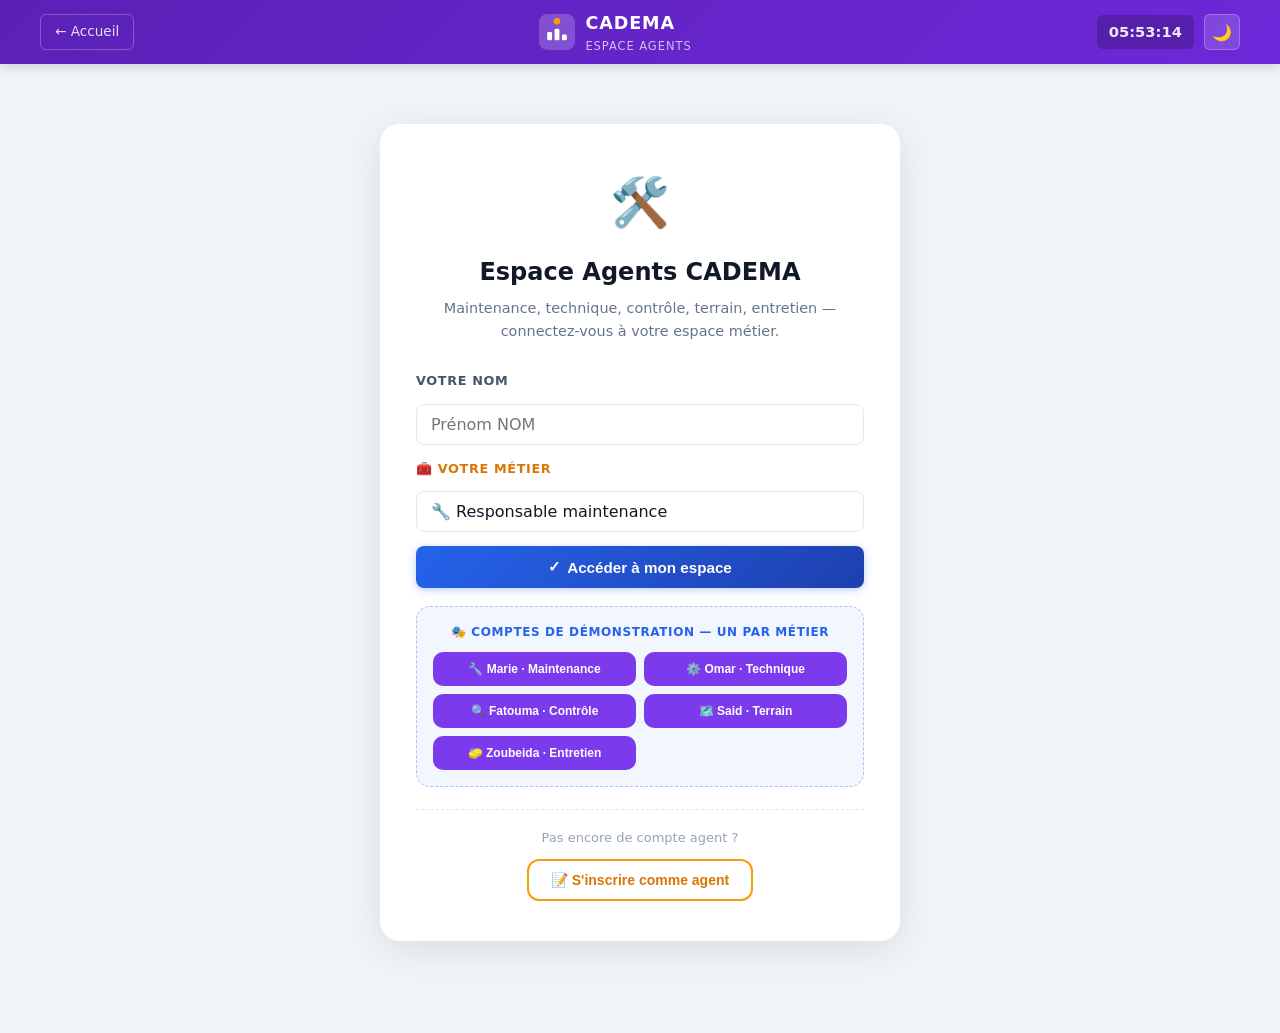
==== commit 721fc3ea: "Securite S1: helper esc() anti-XSS + shared.js mutualise - shared.js: esc() (echappement HTML) + has" ====
--- a/agent.html
+++ b/agent.html
@@ -75,6 +75,68 @@
           <button type="button" class="agent-demo-btn" onclick="loginAgentDemo('Zoubeida Ali','Agente d\'entretien')">🧽 Zoubeida · Entretien</button>
         </div>
       </div>
+
+      <div class="cand-cta">
+        <span>Pas encore de compte agent ?</span>
+        <button type="button" class="cand-cta-btn" onclick="toggleInscription()">📝 S'inscrire comme agent</button>
+      </div>
+    </div>
+  </section>
+
+  <!-- INSCRIPTION AGENT -->
+  <section class="cand-section hidden" id="inscription-section">
+    <div class="cand-card">
+      <div class="cand-header">
+        <div class="driver-id-icon">📝</div>
+        <h2>Inscription — Espace Agents</h2>
+        <p>Créez votre compte agent CADEMA. Votre inscription sera validée par la régulation.</p>
+      </div>
+
+      <form id="inscription-form" onsubmit="submitInscription(event)">
+        <div class="form-row">
+          <div class="form-group">
+            <label>Nom complet *</label>
+            <input type="text" id="i-nom" placeholder="Prénom NOM" required autocomplete="name">
+          </div>
+          <div class="form-group">
+            <label>Téléphone *</label>
+            <input type="tel" id="i-tel" placeholder="06 39 XX XX XX" required autocomplete="tel">
+          </div>
+        </div>
+        <div class="form-row">
+          <div class="form-group">
+            <label>Email *</label>
+            <input type="email" id="i-email" placeholder="vous@email.com" required autocomplete="email">
+          </div>
+          <div class="form-group">
+            <label>Métier souhaité *</label>
+            <select id="i-role" required>
+              <option value="Responsable maintenance">🔧 Responsable maintenance</option>
+              <option value="Agent technique">⚙️ Agent technique</option>
+              <option value="Contrôleur réseau">🔍 Contrôleur réseau</option>
+              <option value="Chauffeur / Agent terrain">🗺️ Agent terrain</option>
+              <option value="Agente d'entretien">🧽 Agent d'entretien</option>
+            </select>
+          </div>
+        </div>
+        <div class="form-group">
+          <label>Expérience & qualifications</label>
+          <textarea id="i-exp" rows="3" placeholder="ex : 3 ans en atelier mécanique poids lourds, habilitation électrique B2V…"></textarea>
+        </div>
+        <div class="report-actions">
+          <button type="button" class="btn-portal btn-outline" onclick="toggleInscription()">← Retour</button>
+          <button type="submit" class="btn-portal btn-driver-primary">📤 Envoyer mon inscription</button>
+        </div>
+      </form>
+
+      <!-- Confirmation -->
+      <div class="cand-success hidden" id="inscription-success">
+        <div class="cand-success-icon">✅</div>
+        <h3>Inscription envoyée !</h3>
+        <p>Votre demande <strong id="inscription-ref">—</strong> a été transmise à la régulation.<br>
+        Vous serez contacté(e) dès validation de votre compte.</p>
+        <button class="btn-portal btn-driver-primary" onclick="toggleInscription()">← Retour à la connexion</button>
+      </div>
     </div>
   </section>
 
@@ -125,6 +187,7 @@
 <!-- Toast -->
 <div class="toast-container" id="toast-container"></div>
 
+<script src="shared.js"></script>
 <script>
 'use strict';
 
@@ -220,11 +283,11 @@
   el.innerHTML = mine.map(t => `
     <div class="report-card ${t.status === 'done' ? 'sig-resolved' : ''}">
       <div class="report-card-header">
-        <strong>${prioDot[t.priorite] || ''} ${t.titre}</strong>
+        <strong>${prioDot[t.priorite] || ''} ${esc(t.titre)}</strong>
         ${stBadge[t.status] || ''}
         ${t.echeance ? `<span class="report-time">📅 ${new Date(t.echeance).toLocaleDateString('fr-FR')}</span>` : ''}
       </div>
-      ${t.desc ? `<div class="report-desc">${t.desc}</div>` : ''}
+      ${t.desc ? `<div class="report-desc">${esc(t.desc)}</div>` : ''}
       <div class="report-actions" style="margin-top:10px">
         ${t.status === 'todo' ? `<button class="btn-portal btn-sm btn-outline" onclick="setMyTaskStatus(${t.id},'inprogress')">▶ Commencer</button>` : ''}
         ${t.status !== 'done' ? `<button class="btn-portal btn-sm btn-outline" style="color:#059669;border-color:#059669" onclick="setMyTaskStatus(${t.id},'done')">✓ Terminer</button>` : ''}
@@ -303,8 +366,8 @@
     <div class="message-item ${isMe(m) ? 'msg-self' : (cls[m.type] || 'msg-info')}">
       <div class="msg-icon">${m.from === 'pro' ? '🎛️' : m.from === 'chauffeur' ? '🚌' : isMe(m) ? '🛠️' : '👥'}</div>
       <div>
-        <div class="msg-text">${m.text}</div>
-        <div class="msg-time">${m.date} à ${m.time} · ${isMe(m) ? 'Moi' : m.auteur}</div>
+        <div class="msg-text">${esc(m.text)}</div>
+        <div class="msg-time">${esc(m.date)} à ${esc(m.time)} · ${isMe(m) ? 'Moi' : esc(m.auteur)}</div>
       </div>
     </div>`).join('') || '<div class="no-reports">Aucun message pour l\'instant.</div>';
 }
@@ -326,12 +389,48 @@
   }
 });
 
+// ── Inscription agent ──
+function toggleInscription() {
+  const login = document.getElementById('agent-login-section');
+  const insc  = document.getElementById('inscription-section');
+  const showing = insc.classList.contains('hidden');
+  login.classList.toggle('hidden', showing);
+  insc.classList.toggle('hidden', !showing);
+  document.getElementById('inscription-form').classList.remove('hidden');
+  document.getElementById('inscription-success').classList.add('hidden');
+  window.scrollTo({ top: 0, behavior: 'smooth' });
+}
+
+function submitInscription(e) {
+  e.preventDefault();
+  let inscriptions;
+  try { inscriptions = JSON.parse(localStorage.getItem('cadema_agent_inscriptions') || '[]'); }
+  catch { inscriptions = []; }
+  const ref = 'AG-' + String(inscriptions.length + 1).padStart(3, '0');
+  inscriptions.unshift({
+    ref,
+    date:  new Date().toLocaleDateString('fr-FR'),
+    nom:   document.getElementById('i-nom').value.trim(),
+    tel:   document.getElementById('i-tel').value.trim(),
+    email: document.getElementById('i-email').value.trim(),
+    role:  document.getElementById('i-role').value,
+    exp:   document.getElementById('i-exp').value.trim(),
+    statut: 'nouvelle'
+  });
+  localStorage.setItem('cadema_agent_inscriptions', JSON.stringify(inscriptions));
+  document.getElementById('inscription-ref').textContent = ref;
+  document.getElementById('inscription-form').classList.add('hidden');
+  document.getElementById('inscription-success').classList.remove('hidden');
+  window.scrollTo({ top: 0, behavior: 'smooth' });
+}
+
 // ── Toast ──
 function toast(msg, type='success') {
   const icons = { success:'✅', error:'❌', warning:'⚠️', info:'ℹ️' };
   const el = document.createElement('div');
   el.className = `toast ${type}`;
-  el.innerHTML = `<span class="toast-icon">${icons[type]||'ℹ️'}</span><span>${msg}</span>`;
+  el.innerHTML = `<span class="toast-icon">${icons[type]||'ℹ️'}</span><span></span>`;
+  el.lastElementChild.textContent = msg;
   document.getElementById('toast-container').appendChild(el);
   setTimeout(() => { el.classList.add('toast-out'); el.addEventListener('animationend', ()=>el.remove()); }, 3500);
 }
--- a/cadema.css
+++ b/cadema.css
@@ -2543,3 +2543,48 @@
   .qa-tile { padding: 12px 6px 10px; }
   .qa-icon { width: 36px; height: 36px; }
 }
+
+/* ══════════════════════════════════════════════════════
+   MON COMPTE — AUTHENTIFICATION
+══════════════════════════════════════════════════════ */
+.compte-auth { display: flex; justify-content: center; padding: 24px 0 40px; }
+.compte-auth.hidden, #compte-dashboard.hidden { display: none; }
+
+.auth-card {
+  background: var(--surface, #fff);
+  border: 1px solid var(--border, #e2e8f0);
+  border-radius: 22px;
+  padding: 36px 30px;
+  max-width: 440px; width: 100%;
+  text-align: center;
+  box-shadow: 0 20px 60px rgba(0,0,0,.1);
+}
+[data-theme="dark"] .auth-card { background: #0f2547; border-color: rgba(255,255,255,.1); }
+.auth-icon { font-size: 46px; margin-bottom: 10px; }
+.auth-card h2 { font-size: 22px; font-weight: 800; color: var(--text, #0f172a); margin-bottom: 8px; }
+.auth-sub { font-size: 13.5px; color: var(--text-muted, #64748b); line-height: 1.6; margin-bottom: 22px; }
+
+.auth-tabs {
+  display: grid; grid-template-columns: 1fr 1fr; gap: 6px;
+  background: var(--surface-alt, #f1f5f9);
+  border-radius: 12px; padding: 5px; margin-bottom: 20px;
+}
+[data-theme="dark"] .auth-tabs { background: rgba(255,255,255,.06); }
+.auth-tab {
+  padding: 10px; border: none; border-radius: 9px;
+  background: none; cursor: pointer;
+  font-size: 13.5px; font-weight: 700;
+  color: var(--text-muted, #64748b);
+  transition: all .18s;
+  -webkit-tap-highlight-color: transparent;
+}
+.auth-tab.active {
+  background: var(--surface, #fff);
+  color: var(--blue, #1a56c4);
+  box-shadow: 0 2px 8px rgba(0,0,0,.08);
+}
+[data-theme="dark"] .auth-tab.active { background: #1e3a5f; color: #60a5fa; }
+
+.auth-form { text-align: left; display: flex; flex-direction: column; gap: 14px; }
+.auth-form.hidden { display: none; }
+.auth-submit { width: 100%; padding: 13px; font-size: 14.5px; margin-top: 4px; }
--- a/portails.css
+++ b/portails.css
@@ -1330,8 +1330,12 @@
 ══════════════════════════════════════════════════════ */
 .agent-header { background: linear-gradient(135deg, #5b21b6 0%, #6d28d9 100%); }
 
-.portal-badge-agent { background: rgba(124,58,237,.9) !important; }
-.portal-agent .portal-icon { background: linear-gradient(135deg, #7c3aed, #8b5cf6); }
+.portal-agent {
+  background: linear-gradient(135deg, #5b21b6 0%, #8b5cf6 100%);
+  box-shadow: 0 4px 20px rgba(124,58,237,.3);
+}
+.portal-agent:hover { box-shadow: 0 8px 30px rgba(124,58,237,.45); }
+.portal-badge-agent { background: rgba(255,255,255,.2); }
 
 .agent-demo-grid {
   display: grid; grid-template-columns: repeat(auto-fit, minmax(150px, 1fr));
@@ -1352,3 +1356,44 @@
 .label-highlight { color: #7c3aed; font-weight: 800; }
 
 .agent-login-section.hidden { display: none !important; }
+
+/* ── Liste de conversations (une bulle par destinataire) ── */
+.conv-list {
+  display: flex; flex-direction: column; gap: 6px;
+  max-height: 220px; overflow-y: auto; margin-bottom: 14px;
+  padding-bottom: 12px; border-bottom: 1px solid var(--border, #e5e7eb);
+}
+.conv-item {
+  display: grid;
+  grid-template-columns: 1fr auto;
+  grid-template-areas: "name count" "preview preview";
+  gap: 2px 8px;
+  text-align: left; width: 100%;
+  padding: 10px 12px; border-radius: 10px; cursor: pointer;
+  background: var(--bg-secondary, #f8fafc);
+  border: 1.5px solid transparent;
+  transition: all .15s ease;
+  -webkit-tap-highlight-color: transparent;
+}
+[data-theme="dark"] .conv-item { background: #0f172a; }
+.conv-item:hover { border-color: var(--primary, #2563eb); }
+.conv-item.active {
+  background: rgba(37,99,235,.08);
+  border-color: var(--primary, #2563eb);
+}
+.conv-item-name { grid-area: name; font-size: 13px; font-weight: 700; color: var(--text, #111827); }
+[data-theme="dark"] .conv-item-name { color: #f1f5f9; }
+.conv-item-count {
+  grid-area: count;
+  background: var(--primary, #2563eb); color: #fff;
+  font-size: 11px; font-weight: 800;
+  min-width: 20px; height: 20px; padding: 0 6px;
+  border-radius: 20px; display: inline-flex; align-items: center; justify-content: center;
+}
+.conv-item-preview { grid-area: preview; font-size: 11.5px; color: var(--gray-500, #94a3b8); overflow: hidden; text-overflow: ellipsis; white-space: nowrap; }
+
+.conv-thread-head {
+  font-size: 13px; font-weight: 800; color: var(--text, #111827);
+  margin-bottom: 10px;
+}
+[data-theme="dark"] .conv-thread-head { color: #f1f5f9; }
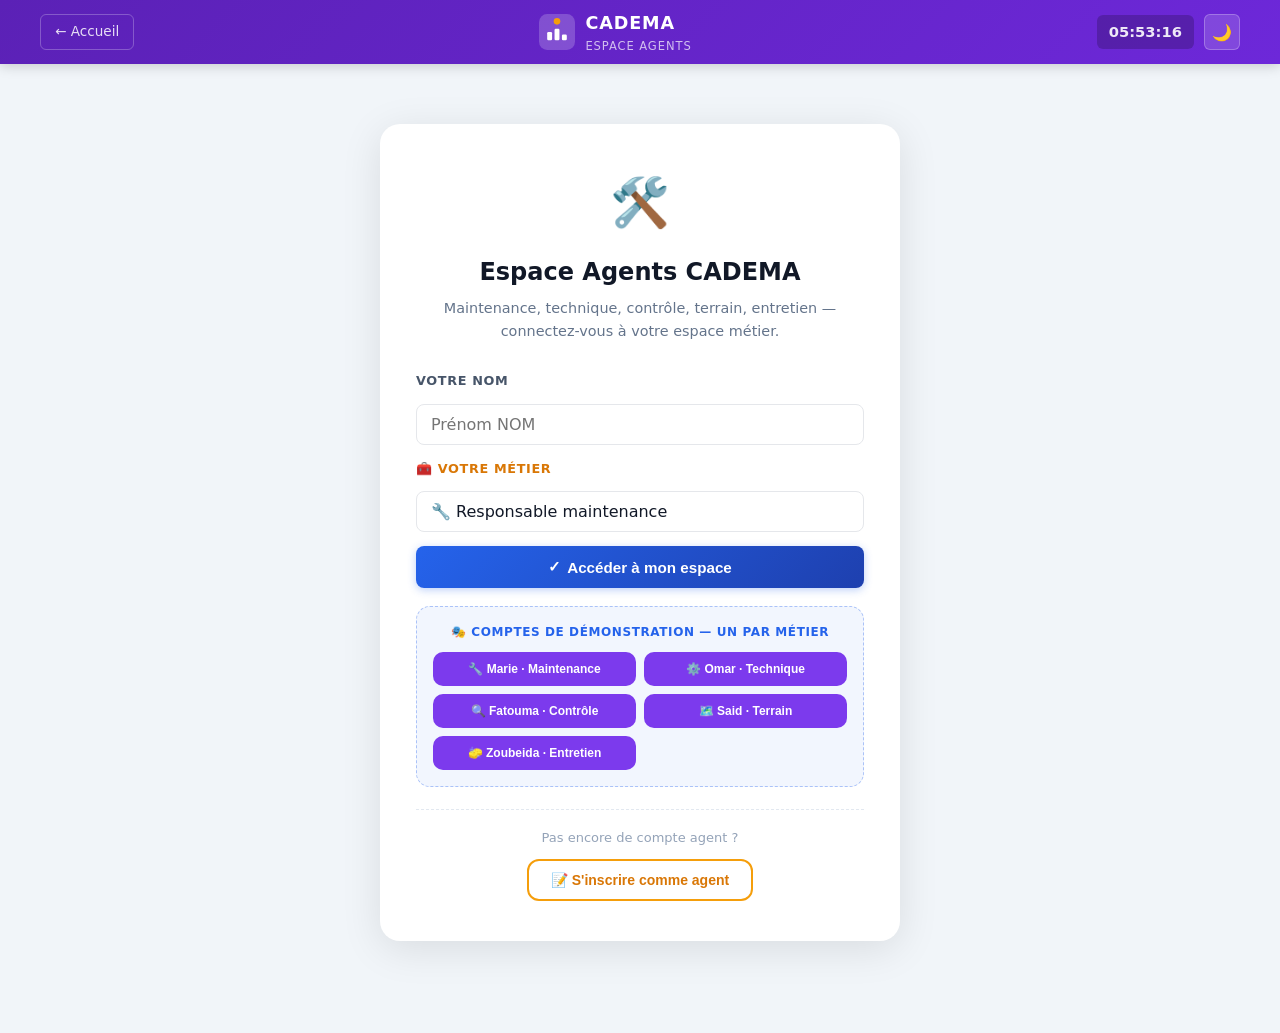
==== commit 7e925b89: "Quick wins a11y + SEO: focus-visible, reduced-motion, robots/sitemap, meta portails, JSON-LD" ====
--- a/agent.html
+++ b/agent.html
@@ -2,8 +2,13 @@
 <html lang="fr" data-theme="light">
 <head>
   <meta charset="UTF-8">
-  <meta name="viewport" content="width=device-width, initial-scale=1.0">
+  <meta name="viewport" content="width=device-width, initial-scale=1.0, viewport-fit=cover">
   <title>CADEMA — Espace Agents</title>
+  <meta name="description" content="Espace agents du réseau Caribus : tâches assignées, missions et communication d'équipe. Accès réservé au personnel CADEMA.">
+  <meta name="robots" content="noindex, nofollow">
+  <meta name="theme-color" content="#5b21b6">
+  <link rel="icon" type="image/png" href="icon-192.png">
+  <link rel="apple-touch-icon" href="icon-192.png">
   <link rel="stylesheet" href="cadema.css">
   <link rel="stylesheet" href="portails.css">
 </head>
--- a/cadema.css
+++ b/cadema.css
@@ -2588,3 +2588,29 @@
 .auth-form { text-align: left; display: flex; flex-direction: column; gap: 14px; }
 .auth-form.hidden { display: none; }
 .auth-submit { width: 100%; padding: 13px; font-size: 14.5px; margin-top: 4px; }
+
+/* ══════════════════════════════════════════════════════
+   ACCESSIBILITÉ — focus clavier & réduction de mouvement
+══════════════════════════════════════════════════════ */
+/* Anneau de focus visible et cohérent au clavier (n'affecte pas la souris) */
+a:focus-visible,
+button:focus-visible,
+input:focus-visible,
+select:focus-visible,
+textarea:focus-visible,
+[tabindex]:focus-visible,
+[role="button"]:focus-visible {
+  outline: 3px solid #f59e0b;
+  outline-offset: 2px;
+  border-radius: 4px;
+}
+
+/* Respecte le réglage système "réduire les animations" */
+@media (prefers-reduced-motion: reduce) {
+  *, *::before, *::after {
+    animation-duration: 0.001ms !important;
+    animation-iteration-count: 1 !important;
+    transition-duration: 0.001ms !important;
+    scroll-behavior: auto !important;
+  }
+}
--- a/portails.css
+++ b/portails.css
@@ -1397,3 +1397,29 @@
   margin-bottom: 10px;
 }
 [data-theme="dark"] .conv-thread-head { color: #f1f5f9; }
+
+/* ══════════════════════════════════════════════════════
+   ACCESSIBILITÉ — focus clavier & réduction de mouvement
+══════════════════════════════════════════════════════ */
+/* Anneau de focus visible et cohérent au clavier (n'affecte pas la souris) */
+a:focus-visible,
+button:focus-visible,
+input:focus-visible,
+select:focus-visible,
+textarea:focus-visible,
+[tabindex]:focus-visible,
+[role="button"]:focus-visible {
+  outline: 3px solid #f59e0b;
+  outline-offset: 2px;
+  border-radius: 4px;
+}
+
+/* Respecte le réglage système "réduire les animations" */
+@media (prefers-reduced-motion: reduce) {
+  *, *::before, *::after {
+    animation-duration: 0.001ms !important;
+    animation-iteration-count: 1 !important;
+    transition-duration: 0.001ms !important;
+    scroll-behavior: auto !important;
+  }
+}
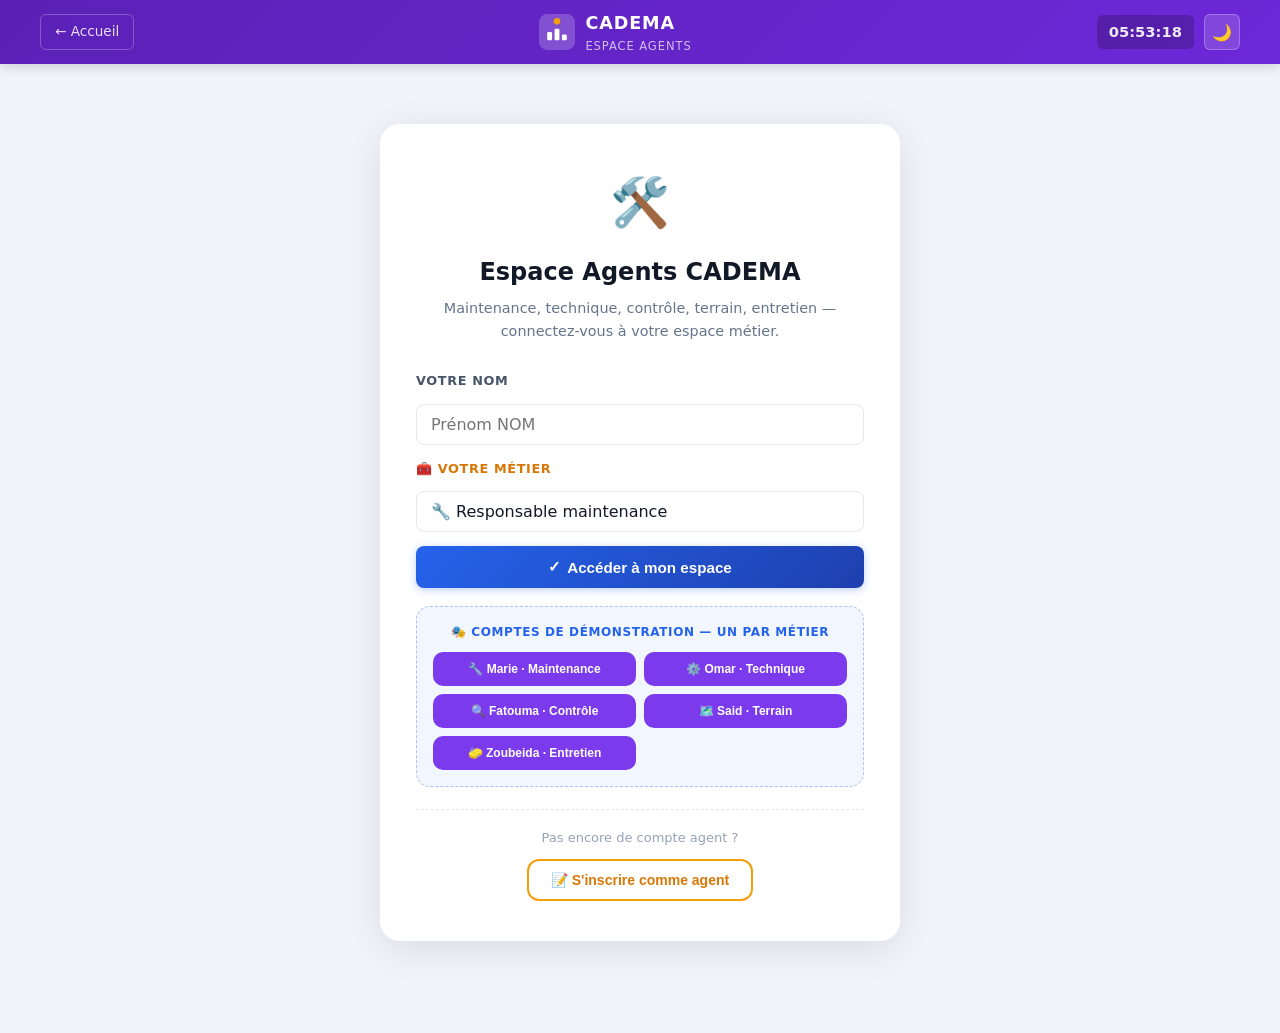
==== commit 5572b9f1: "Backend leger: Netlify Forms pour candidatures, inscriptions, newsletter Les soumissions restaient d" ====
--- a/agent.html
+++ b/agent.html
@@ -13,6 +13,12 @@
   <link rel="stylesheet" href="portails.css">
 </head>
 <body class="portal-body-wrap">
+
+<!-- Formulaire statique pour la détection Netlify Forms (inscriptions réellement reçues) -->
+<form name="inscription-agent" netlify netlify-honeypot="bot-field" hidden>
+  <input name="bot-field"><input name="ref"><input name="nom"><input name="tel">
+  <input name="email"><input name="role"><textarea name="experience"></textarea>
+</form>
 
 <!-- HEADER AGENTS -->
 <header class="portal-header agent-header">
@@ -423,6 +429,15 @@
     statut: 'nouvelle'
   });
   localStorage.setItem('cadema_agent_inscriptions', JSON.stringify(inscriptions));
+  // Transmission réelle au dashboard Netlify Forms
+  netlifySubmit('inscription-agent', {
+    ref,
+    nom:        inscriptions[0].nom,
+    tel:        inscriptions[0].tel,
+    email:      inscriptions[0].email,
+    role:       inscriptions[0].role,
+    experience: inscriptions[0].exp
+  });
   document.getElementById('inscription-ref').textContent = ref;
   document.getElementById('inscription-form').classList.add('hidden');
   document.getElementById('inscription-success').classList.remove('hidden');
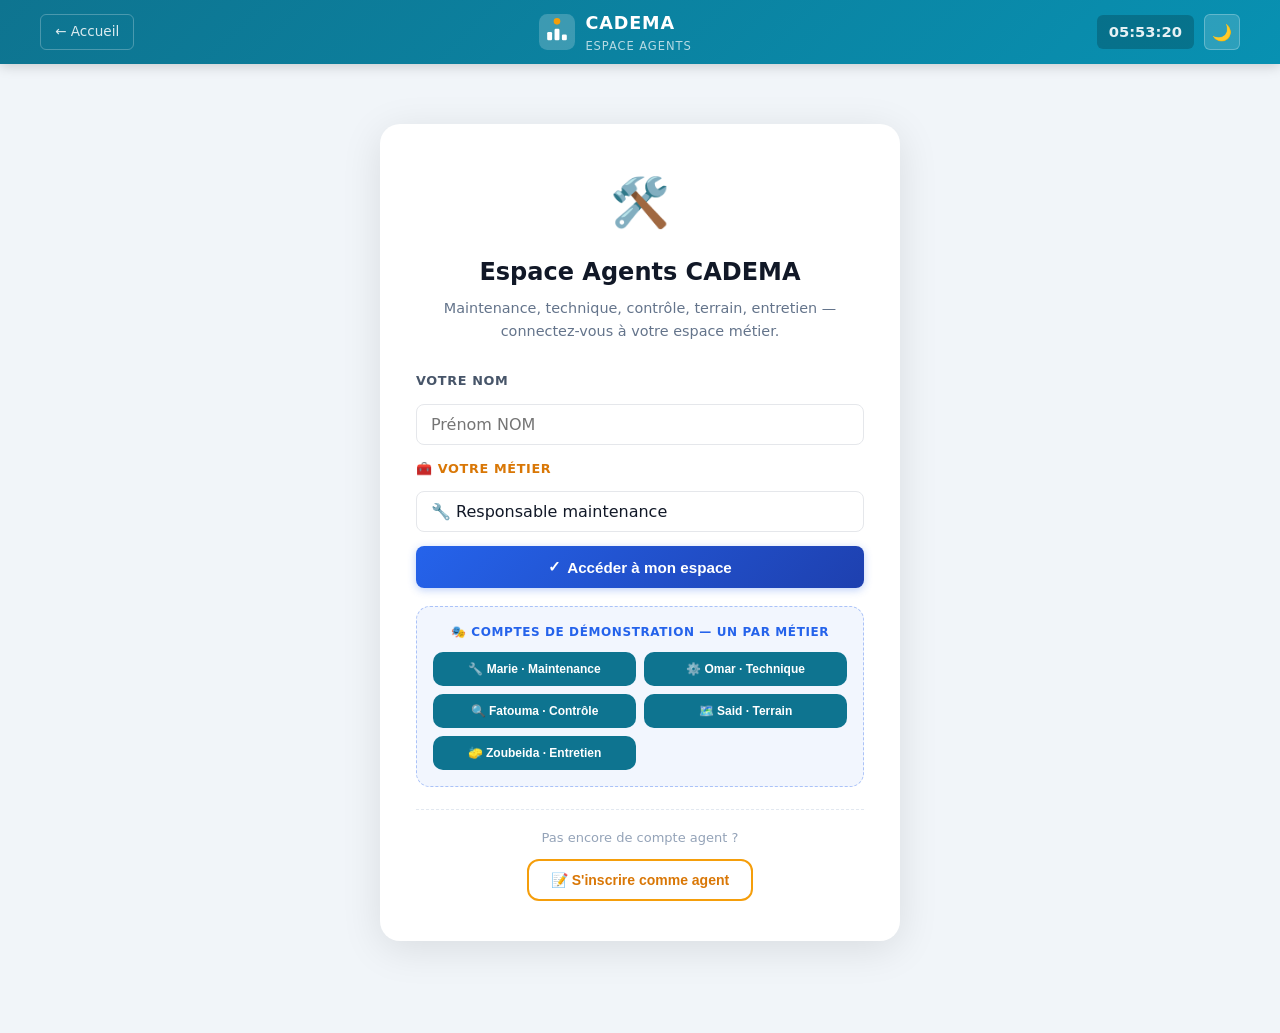
==== commit 6d1905ac: "D3: direction visuelle Lagon institutionnel — fin du violet cliche L'Espace Agents utilisait un degr" ====
--- a/agent.html
+++ b/agent.html
@@ -6,7 +6,7 @@
   <title>CADEMA — Espace Agents</title>
   <meta name="description" content="Espace agents du réseau Caribus : tâches assignées, missions et communication d'équipe. Accès réservé au personnel CADEMA.">
   <meta name="robots" content="noindex, nofollow">
-  <meta name="theme-color" content="#5b21b6">
+  <meta name="theme-color" content="#0e7490">
   <link rel="icon" type="image/png" href="icon-192.png">
   <link rel="apple-touch-icon" href="icon-192.png">
   <link rel="stylesheet" href="cadema.css">
@@ -171,7 +171,7 @@
 
     <!-- Mes tâches (synchronisées avec le portail pro) -->
     <section class="report-form-section">
-      <h3 class="section-label">📋 Mes tâches <span class="cand-badge" id="my-task-count" style="background:#7c3aed">0</span></h3>
+      <h3 class="section-label">📋 Mes tâches <span class="cand-badge" id="my-task-count" style="background:#0e7490">0</span></h3>
       <div id="my-tasks-list" class="my-tasks-list"></div>
     </section>
 
--- a/portails.css
+++ b/portails.css
@@ -418,7 +418,7 @@
   width: 46px;
   height: 46px;
   border-radius: 50%;
-  background: linear-gradient(135deg, #2563eb, #7c3aed);
+  background: linear-gradient(135deg, #2563eb, #0891b2);
   color: #fff;
   font-weight: 800;
   font-size: 1rem;
@@ -747,7 +747,7 @@
   width: 44px;
   height: 44px;
   border-radius: 50%;
-  background: linear-gradient(135deg, #2563eb, #7c3aed);
+  background: linear-gradient(135deg, #2563eb, #0891b2);
   color: #fff;
   font-weight: 800;
   font-size: 1rem;
@@ -822,7 +822,7 @@
 .quick-btn:hover { transform: translateY(-2px); box-shadow: 0 4px 14px rgba(0,0,0,.12); }
 .qb-panne:hover    { border-color: #ef4444; color: #dc2626; background: #fef2f2; }
 .qb-retard:hover   { border-color: #f59e0b; color: #d97706; background: #fffbeb; }
-.qb-passager:hover { border-color: #8b5cf6; color: #7c3aed; background: #f5f3ff; }
+.qb-passager:hover { border-color: #06b6d4; color: #0e7490; background: #ecfeff; }
 .qb-route:hover    { border-color: #f97316; color: #ea580c; background: #fff7ed; }
 .qb-accident:hover { border-color: #dc2626; color: #b91c1c; background: #fef2f2; }
 .qb-autre:hover    { border-color: #6b7280; color: #4b5563; background: #f9fafb; }
@@ -1328,13 +1328,13 @@
 /* ══════════════════════════════════════════════════════
    ESPACE AGENTS
 ══════════════════════════════════════════════════════ */
-.agent-header { background: linear-gradient(135deg, #5b21b6 0%, #6d28d9 100%); }
+.agent-header { background: linear-gradient(135deg, #0e7490 0%, #0891b2 100%); }
 
 .portal-agent {
-  background: linear-gradient(135deg, #5b21b6 0%, #8b5cf6 100%);
-  box-shadow: 0 4px 20px rgba(124,58,237,.3);
-}
-.portal-agent:hover { box-shadow: 0 8px 30px rgba(124,58,237,.45); }
+  background: linear-gradient(135deg, #0e7490 0%, #06b6d4 100%);
+  box-shadow: 0 4px 20px rgba(8,145,178,.3);
+}
+.portal-agent:hover { box-shadow: 0 8px 30px rgba(8,145,178,.45); }
 .portal-badge-agent { background: rgba(255,255,255,.2); }
 
 .agent-demo-grid {
@@ -1342,18 +1342,18 @@
   gap: 8px; margin-top: 4px;
 }
 .agent-demo-btn {
-  background: #7c3aed; color: #fff; border: none;
+  background: #0e7490; color: #fff; border: none;
   padding: 10px 8px; border-radius: 10px;
   font-size: 12px; font-weight: 700; cursor: pointer;
   transition: background .15s, transform .15s;
   -webkit-tap-highlight-color: transparent;
   white-space: nowrap; overflow: hidden; text-overflow: ellipsis;
 }
-.agent-demo-btn:hover { background: #6d28d9; transform: translateY(-1px); }
+.agent-demo-btn:hover { background: #155e75; transform: translateY(-1px); }
 
 .my-tasks-list { display: flex; flex-direction: column; gap: 12px; }
 
-.label-highlight { color: #7c3aed; font-weight: 800; }
+.label-highlight { color: #0e7490; font-weight: 800; }
 
 .agent-login-section.hidden { display: none !important; }
 
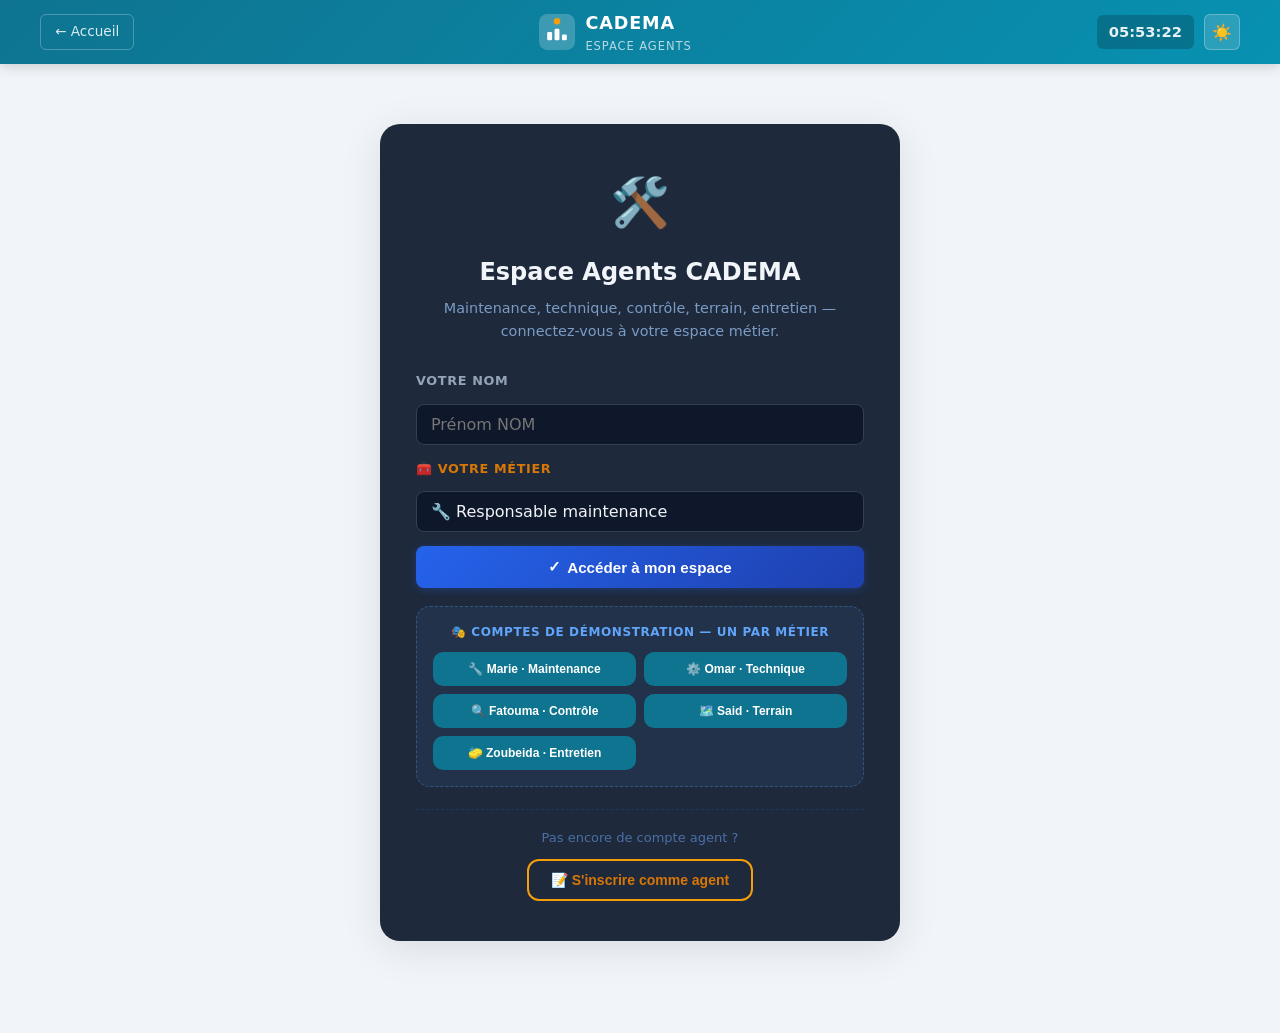
==== commit 466b3211: "Axe D — Direction visuelle 'Transit dark' : sombre par defaut Choix valide : orientation appli facon" ====
--- a/agent.html
+++ b/agent.html
@@ -1,5 +1,5 @@
 <!DOCTYPE html>
-<html lang="fr" data-theme="light">
+<html lang="fr" data-theme="dark">
 <head>
   <meta charset="UTF-8">
   <meta name="viewport" content="width=device-width, initial-scale=1.0, viewport-fit=cover">
@@ -212,7 +212,14 @@
   const dark = html.getAttribute('data-theme') === 'dark';
   html.setAttribute('data-theme', dark ? 'light' : 'dark');
   document.getElementById('ag-dark-btn').textContent = dark ? '🌙' : '☀️';
-}
+  localStorage.setItem('cadema_theme', dark ? 'light' : 'dark');
+}
+(function initTheme() {
+  const theme = localStorage.getItem('cadema_theme') === 'light' ? 'light' : 'dark';
+  document.documentElement.setAttribute('data-theme', theme);
+  const b = document.getElementById('ag-dark-btn');
+  if (b) b.textContent = theme === 'dark' ? '☀️' : '🌙';
+})();
 
 let agentInfo = null;
 
--- a/cadema.css
+++ b/cadema.css
@@ -66,6 +66,15 @@
   /* ── Layout ── */
   --max-w: 1280px;
   --header-h: 72px;
+
+  /* ── Alias sémantiques (surface/texte/bordure) ──
+     Pointent vers les tokens neutres, eux-mêmes remappés en dark :
+     ces alias s'adaptent donc automatiquement au thème. */
+  --surface:     var(--white);
+  --surface-alt: var(--gray-50);
+  --border:      var(--gray-200);
+  --text:        var(--gray-900);
+  --text-muted:  var(--gray-500);
 }
 
 /* ── Dark mode ── */
@@ -90,6 +99,11 @@
   --shadow-sm:   0 1px 3px rgba(0,0,0,.4);
   --shadow-md:   0 4px 16px rgba(0,0,0,.5);
   --shadow-lg:   0 12px 40px rgba(0,0,0,.6);
+
+  /* Surfaces élevées (Transit dark) : les cartes ressortent du fond #061326 */
+  --surface:     #0f2547;
+  --surface-alt: #0d1f3c;
+  --border:      #1e3560;
 }
 
 html { scroll-behavior: smooth; }
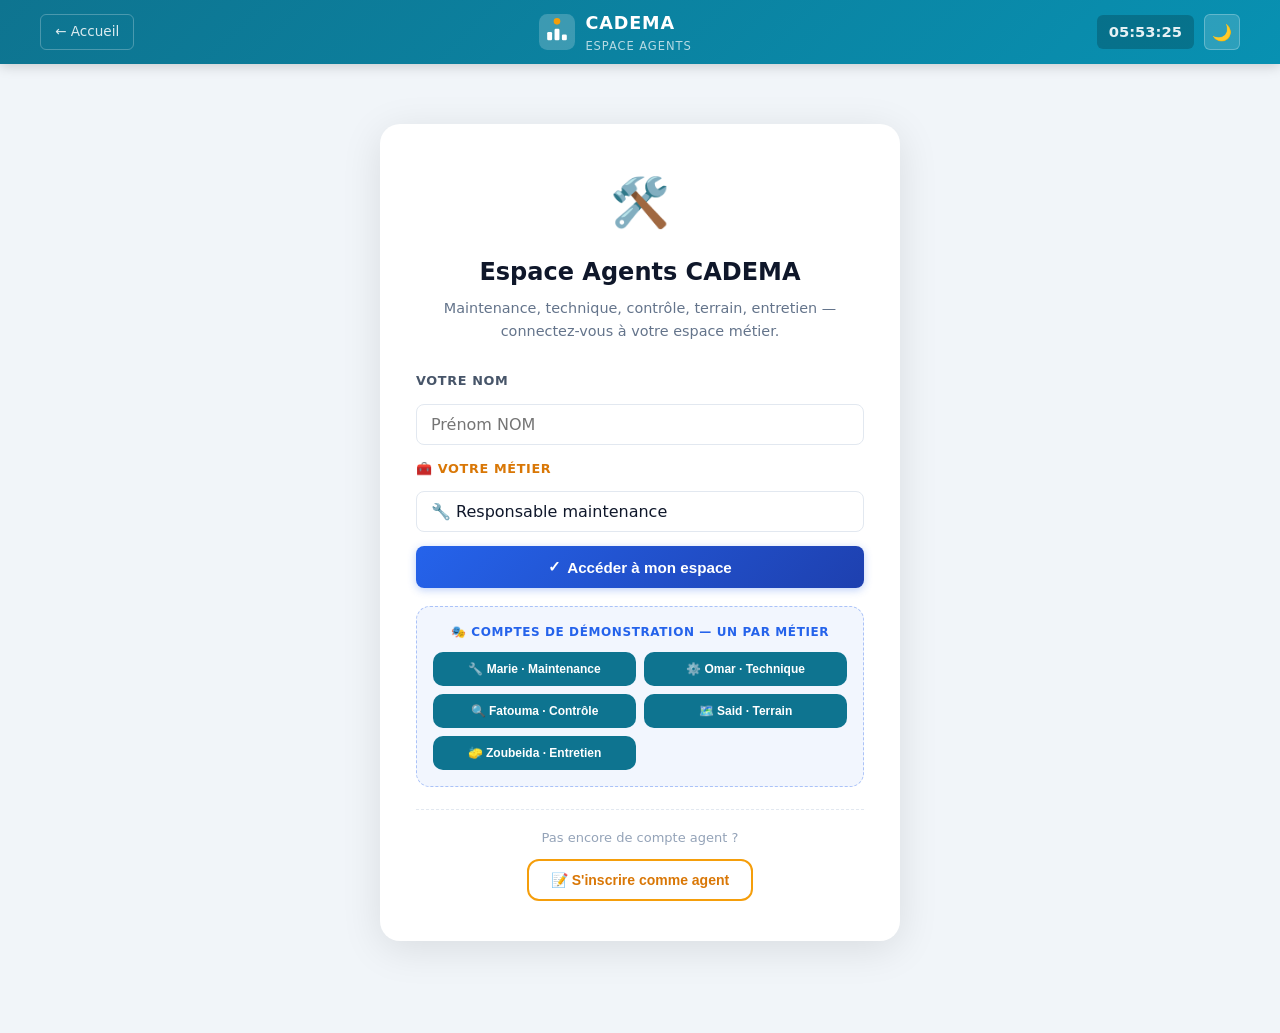
==== commit e6aad56a: "Annule Transit dark : retour au theme clair par defaut Sur demande : les 4 pages reviennent en clair" ====
--- a/agent.html
+++ b/agent.html
@@ -1,5 +1,5 @@
 <!DOCTYPE html>
-<html lang="fr" data-theme="dark">
+<html lang="fr" data-theme="light">
 <head>
   <meta charset="UTF-8">
   <meta name="viewport" content="width=device-width, initial-scale=1.0, viewport-fit=cover">
@@ -215,10 +215,11 @@
   localStorage.setItem('cadema_theme', dark ? 'light' : 'dark');
 }
 (function initTheme() {
-  const theme = localStorage.getItem('cadema_theme') === 'light' ? 'light' : 'dark';
-  document.documentElement.setAttribute('data-theme', theme);
-  const b = document.getElementById('ag-dark-btn');
-  if (b) b.textContent = theme === 'dark' ? '☀️' : '🌙';
+  if (localStorage.getItem('cadema_theme') === 'dark') {
+    document.documentElement.setAttribute('data-theme','dark');
+    const b = document.getElementById('ag-dark-btn');
+    if (b) b.textContent = '☀️';
+  }
 })();
 
 let agentInfo = null;
